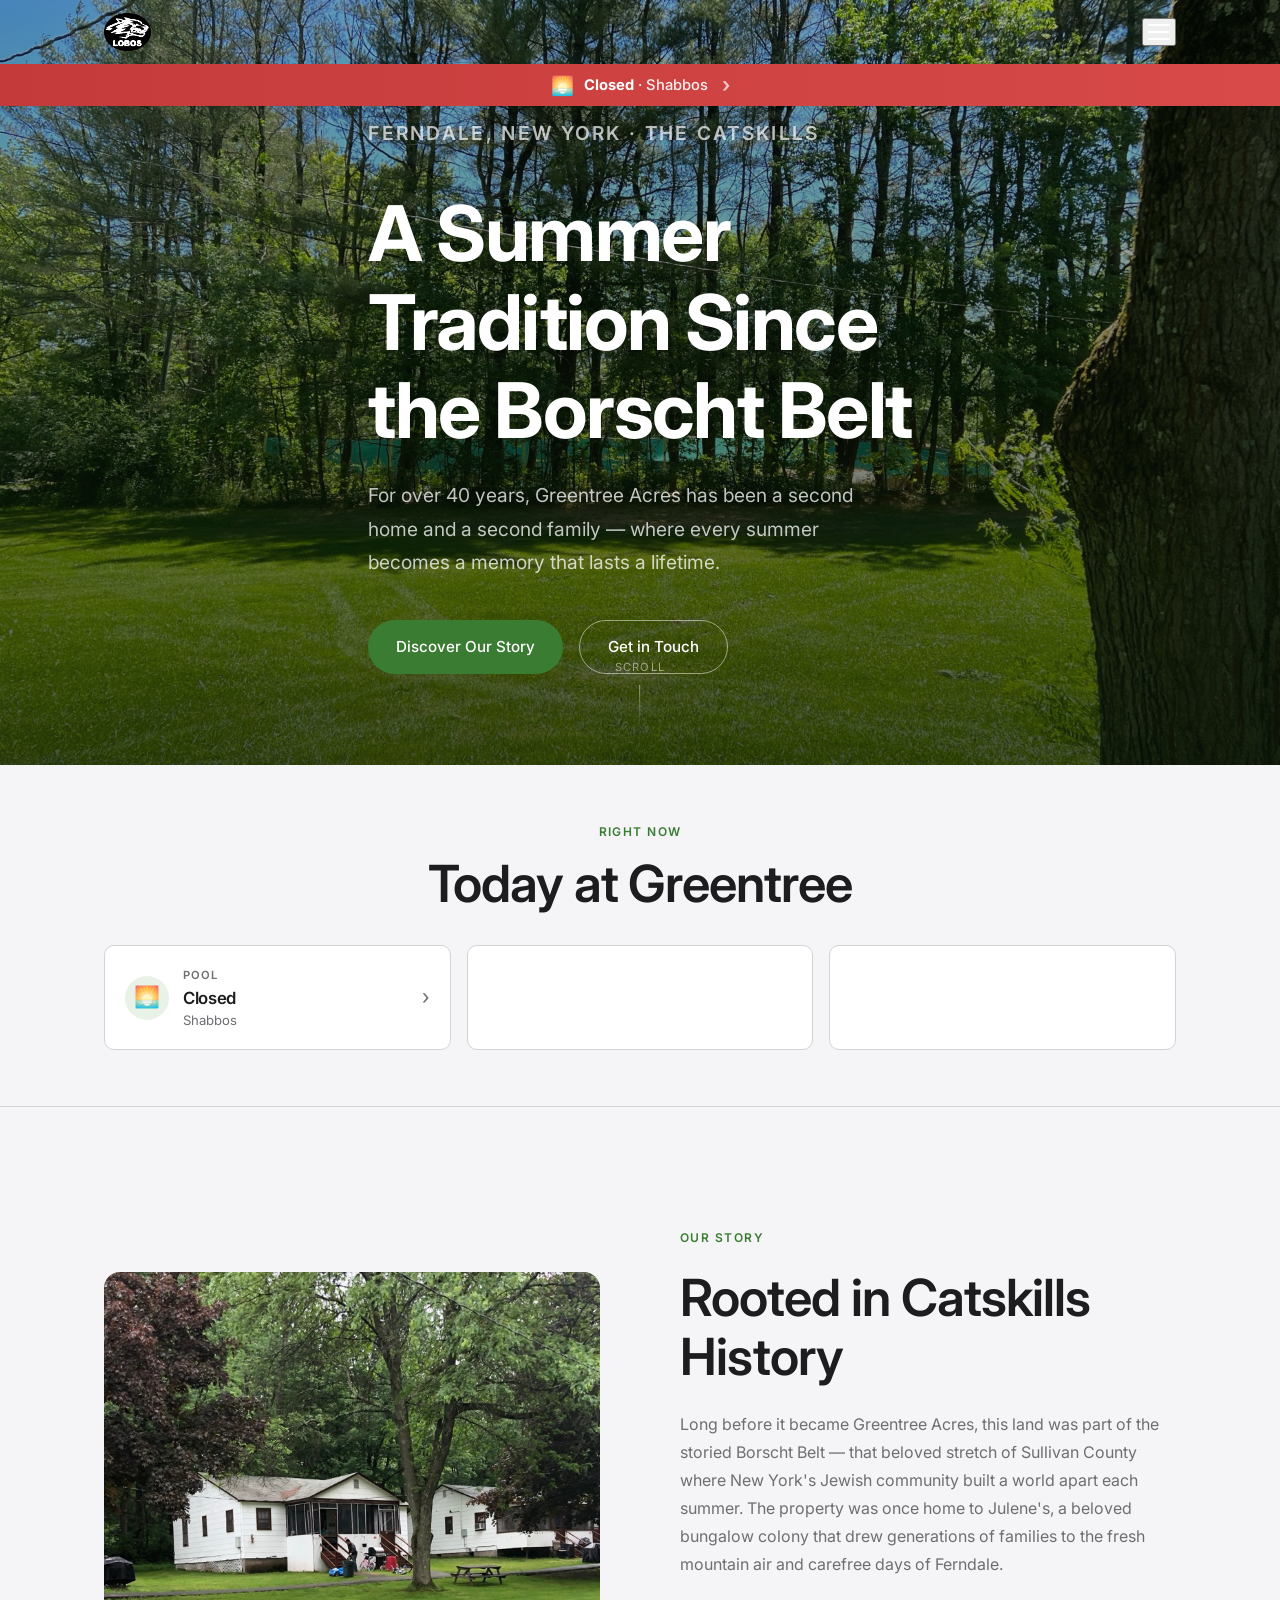
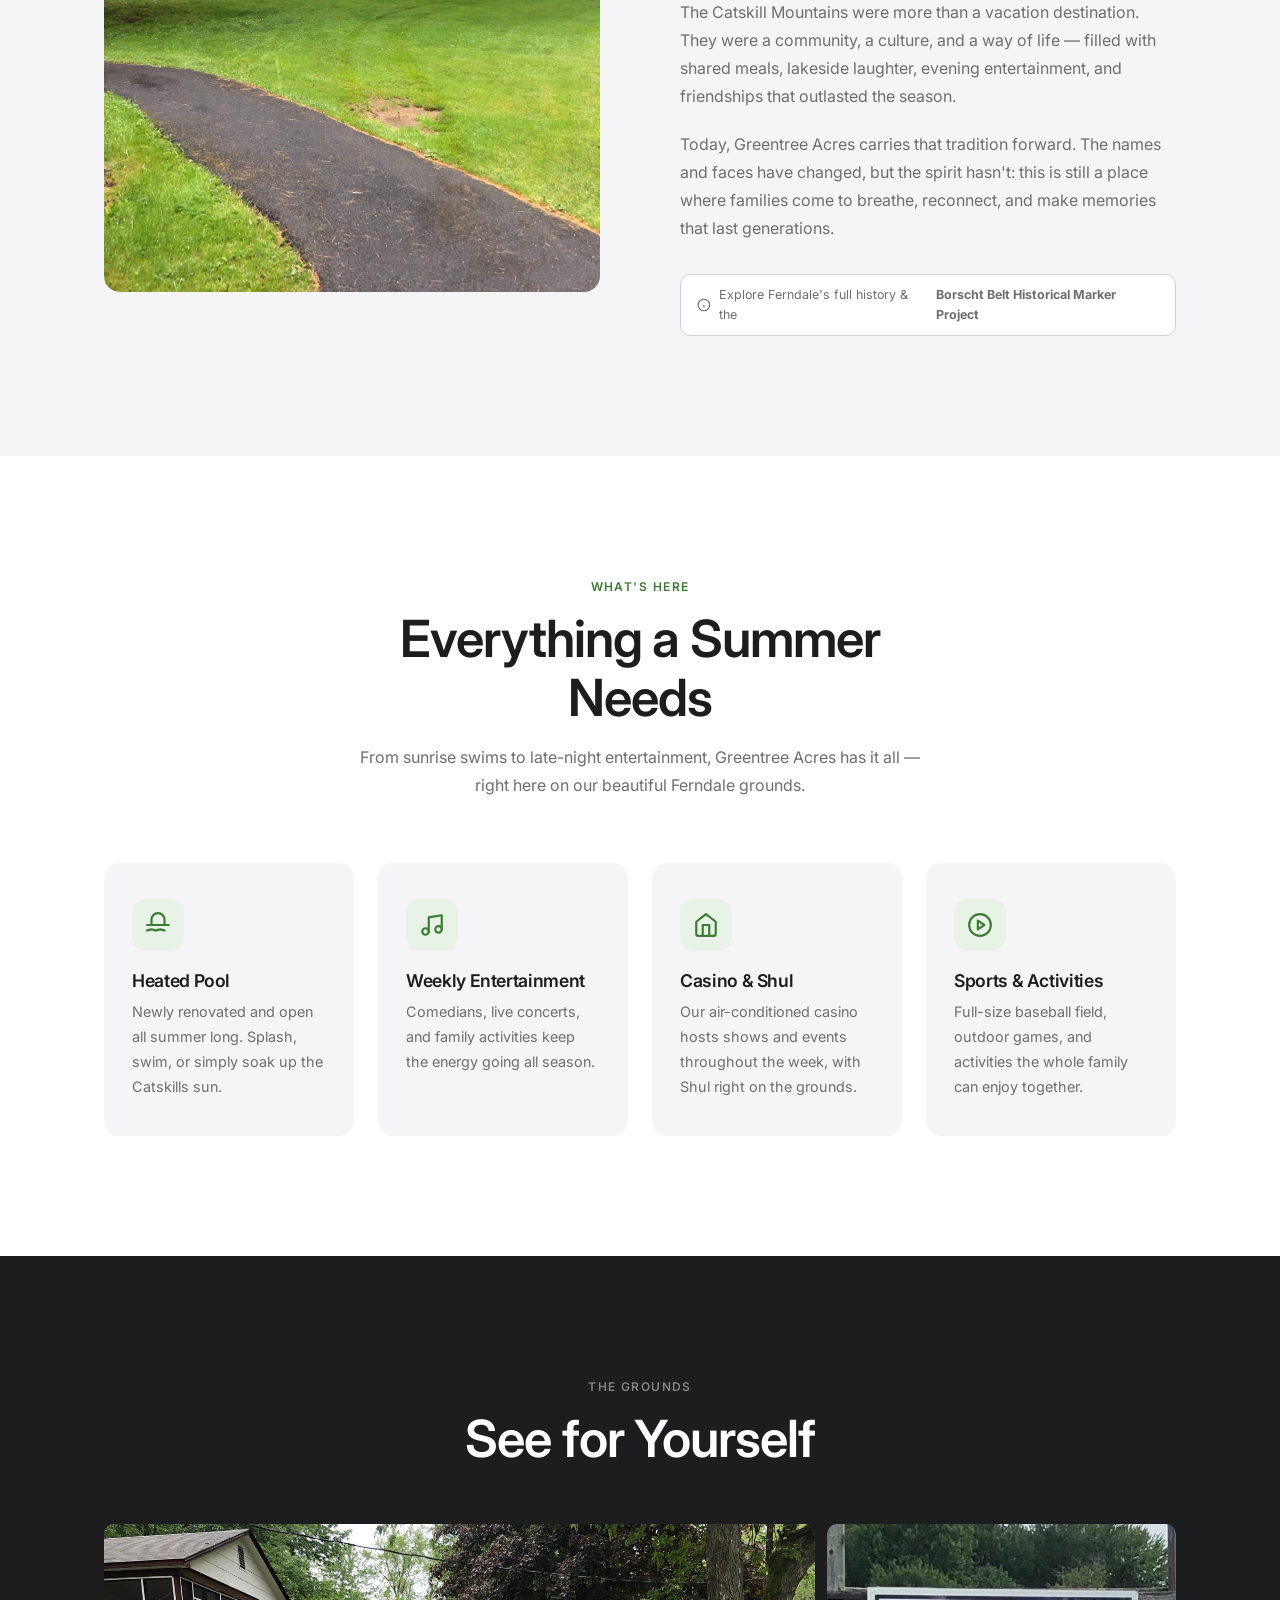
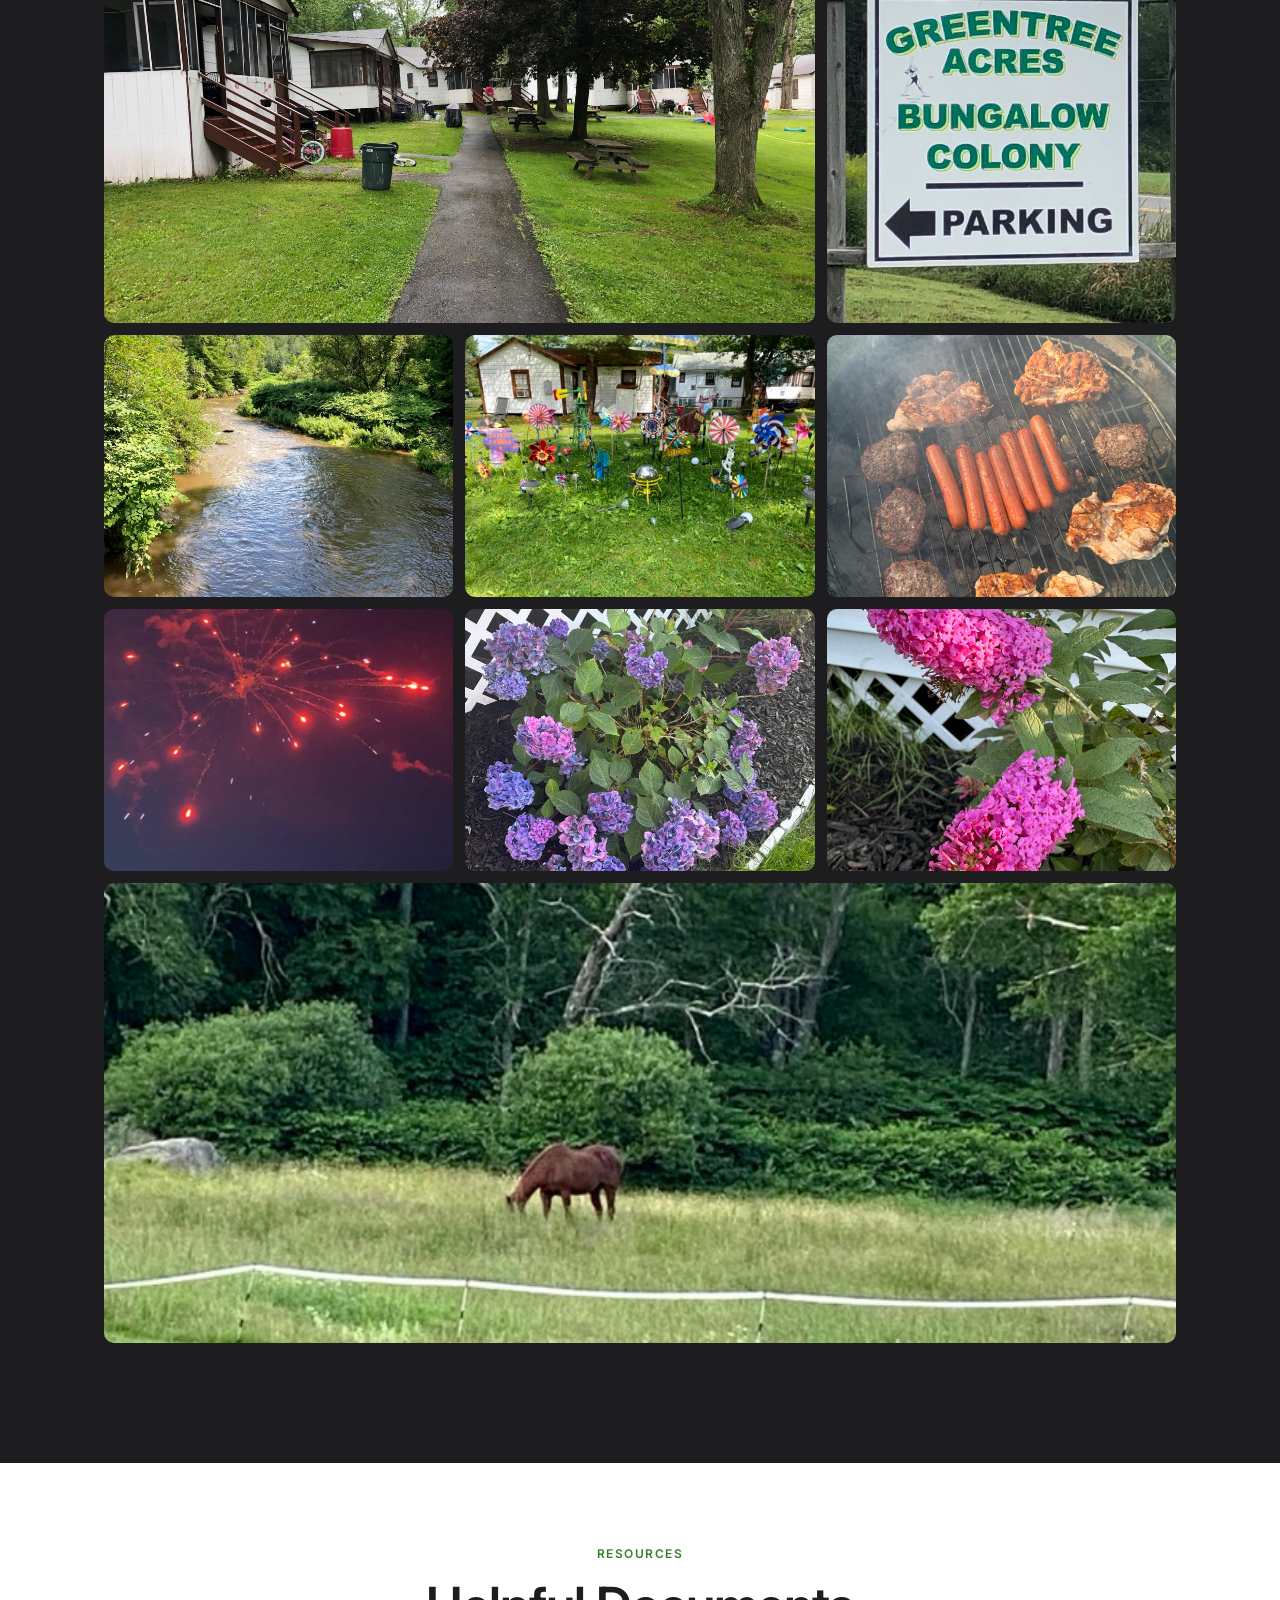
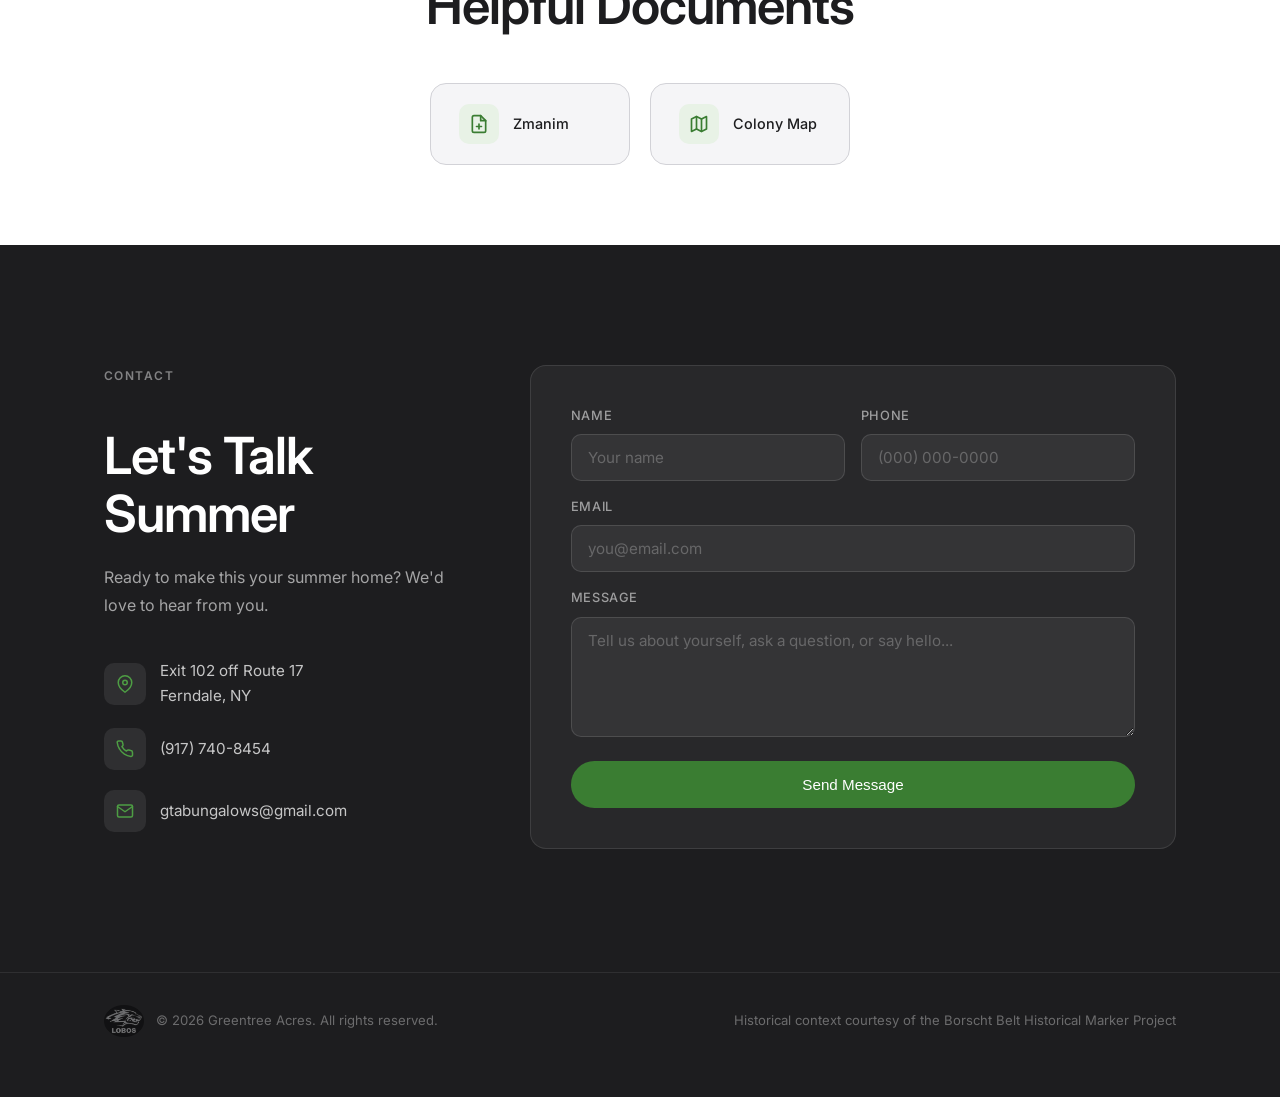
==== index.html @ fc71c97a "Relaunch shop with new Lobos gear lineup, restore Shop nav link Replace the old shop catalog (cap, t" ====
<!DOCTYPE html>
<html lang="en">
<head>
  <meta charset="UTF-8" />
  <meta name="viewport" content="width=device-width, initial-scale=1.0, viewport-fit=cover" />
  <title>Greentree Acres — Ferndale, NY</title>
  <meta name="description" content="Greentree Acres bungalow colony in Ferndale, NY. A Catskills summer tradition for over 40 years — heated pool, entertainment, community, and timeless memories." />

  <!-- Open Graph / social preview (WhatsApp, Facebook, iMessage, etc.) -->
  <meta property="og:type" content="website" />
  <meta property="og:site_name" content="Greentree Acres" />
  <meta property="og:title" content="Greentree Acres — Ferndale, NY" />
  <meta property="og:description" content="Greentree Acres bungalow colony in Ferndale, NY. A Catskills summer tradition for over 40 years — heated pool, entertainment, community, and timeless memories." />
  <meta property="og:url" content="https://greentreebungalows.com/" />
  <meta property="og:image" content="https://greentreebungalows.com/img/hero.jpg" />
  <meta property="og:image:width" content="1920" />
  <meta property="og:image:height" content="1440" />
  <meta name="twitter:card" content="summary_large_image" />
  <meta name="twitter:title" content="Greentree Acres — Ferndale, NY" />
  <meta name="twitter:description" content="Greentree Acres bungalow colony in Ferndale, NY. A Catskills summer tradition for over 40 years — heated pool, entertainment, community, and timeless memories." />
  <meta name="twitter:image" content="https://greentreebungalows.com/img/hero.jpg" />

  <!-- Fonts -->
  <link rel="preconnect" href="https://fonts.googleapis.com" />
  <link rel="preconnect" href="https://fonts.gstatic.com" crossorigin />
  <link href="https://fonts.googleapis.com/css2?family=Inter:wght@300;400;500;600;700&display=swap" rel="stylesheet" />

  <link rel="stylesheet" href="css/styles.css" />

  <link rel="manifest" href="/manifest.webmanifest" />
  <meta name="theme-color" content="#3a7d32" />
  <link rel="apple-touch-icon" href="/img/icons/apple-touch-icon.png" />
  <link rel="icon" type="image/png" href="/img/icons/favicon-32.png" />
  <meta name="apple-mobile-web-app-capable" content="yes" />
  <meta name="apple-mobile-web-app-status-bar-style" content="default" />
  <meta name="apple-mobile-web-app-title" content="Greentree" />
</head>
<body>

  <!-- ══════════════════════════════════════
       NAV
  ══════════════════════════════════════ -->
  <nav id="nav">
    <div class="container nav-inner">
      <a class="nav-logo" href="#hero">
        <img src="img/logo.png" alt="Greentree Acres" class="nav-logo-img" />
        <span class="nav-logo-text">Greentree Acres</span>
      </a>

      <ul class="nav-links">
        <li><a href="#hero">Home</a></li>
        <li><a href="entertainment.html">Entertainment</a></li>
        <li><a href="memories.html">Memories</a></li>
        <li><a href="ferndale.html">Ferndale History</a></li>
        <li><a href="zmanim.html">Zmanim</a></li>
        <li><a href="local.html">Local Info</a></li>
        <li><a href="gazette.html">Gazette</a></li>
        <li><a href="vues.html">Country Vues</a></li>
        <li><a href="shop.html">Shop</a></li>
        <li><a class="nav-cta" href="#contact">Get in Touch</a></li>
      </ul>

      <span id="nav-weather"></span>

      <button class="nav-toggle" id="navToggle" aria-label="Open menu">
        <span></span><span></span><span></span>
      </button>
    </div>
  </nav>

  <!-- ══════════════════════════════════════
       HERO
  ══════════════════════════════════════ -->
  <section id="hero">
    <img class="hero-bg-img" src="img/hero.jpg" alt="" aria-hidden="true" />
    <div class="hero-overlay"></div>

    <div class="container hero-content">
      <p class="eyebrow">Ferndale, New York · The Catskills</p>
      <h1>A Summer<br />Tradition Since<br />the Borscht Belt</h1>
      <p>For over 40 years, Greentree Acres has been a second home and a second family — where every summer becomes a memory that lasts a lifetime.</p>
      <div class="hero-buttons">
        <a href="#history" class="btn btn-primary">Discover Our Story</a>
        <a href="#contact" class="btn btn-outline-white">Get in Touch</a>
      </div>
    </div>

    <div class="hero-scroll">Scroll</div>
  </section>

  <!-- ══════════════════════════════════════
       TODAY AT GREENTREE
  ══════════════════════════════════════ -->
  <section id="today">
    <div class="container">
      <div class="today-header reveal">
        <p class="eyebrow">Right Now</p>
        <h2>Today at Greentree</h2>
      </div>

      <div class="today-grid">
        <button type="button" id="today-pool" class="today-card reveal reveal-delay-1" aria-label="Pool status — tap for full schedule"></button>
        <a href="local.html#weather" id="today-weather" class="today-card reveal reveal-delay-2" aria-label="Weather"></a>
        <a href="zmanim.html" id="today-zmanim" class="today-card reveal reveal-delay-3" aria-label="Today's zmanim"></a>
        <a href="entertainment.html" id="today-entertainment" class="today-card reveal reveal-delay-4" style="display:none;" aria-label="Saturday night entertainment"></a>
        <a href="gazette.html" id="today-gazette" class="today-card reveal reveal-delay-4" style="display:none;" aria-label="Latest Gazette issue"></a>
        <a href="memories.html" id="today-video" class="today-card reveal reveal-delay-4" style="display:none;" aria-label="Latest video"></a>
      </div>
    </div>
  </section>

  <!-- ══════════════════════════════════════
       HISTORY
  ══════════════════════════════════════ -->
  <section class="section" id="history">
    <div class="container">
      <div class="history-grid">

        <div class="history-image reveal">
          <img src="img/history.jpg" alt="Greentree Acres colony grounds" />
        </div>

        <div class="history-text reveal reveal-delay-1">
          <p class="eyebrow">Our Story</p>
          <h2>Rooted in Catskills History</h2>
          <p>Long before it became Greentree Acres, this land was part of the storied Borscht Belt — that beloved stretch of Sullivan County where New York's Jewish community built a world apart each summer. The property was once home to Julene's, a beloved bungalow colony that drew generations of families to the fresh mountain air and carefree days of Ferndale.</p>
          <p>The Catskill Mountains were more than a vacation destination. They were a community, a culture, and a way of life — filled with shared meals, lakeside laughter, evening entertainment, and friendships that outlasted the season.</p>
          <p>Today, Greentree Acres carries that tradition forward. The names and faces have changed, but the spirit hasn't: this is still a place where families come to breathe, reconnect, and make memories that last generations.</p>

          <a
            href="ferndale.html"
            class="history-attribution"
          >
            <svg width="14" height="14" viewBox="0 0 24 24" fill="none" stroke="currentColor" stroke-width="2"><circle cx="12" cy="12" r="10"/><path d="M12 16v-4M12 8h.01"/></svg>
            Explore Ferndale's full history &amp; the <strong>Borscht Belt Historical Marker Project</strong>
          </a>
        </div>

      </div>
    </div>
  </section>


  <!-- ══════════════════════════════════════
       AMENITIES
  ══════════════════════════════════════ -->
  <section class="section" id="amenities">
    <div class="container">
      <div class="amenities-header reveal">
        <p class="eyebrow">What's Here</p>
        <h2>Everything a Summer Needs</h2>
        <p>From sunrise swims to late-night entertainment, Greentree Acres has it all — right here on our beautiful Ferndale grounds.</p>
      </div>

      <div class="amenities-grid">

        <div class="amenity-card reveal reveal-delay-1">
          <div class="amenity-icon">
            <!-- Pool icon -->
            <svg width="26" height="26" viewBox="0 0 24 24" fill="none" stroke="currentColor" stroke-width="2" stroke-linecap="round" stroke-linejoin="round">
              <path d="M2 12h20M2 17c1.5 0 2.5-1 4-1s2.5 1 4 1 2.5-1 4-1 2.5 1 4 1M6 12V7a6 6 0 0 1 12 0v5"/>
            </svg>
          </div>
          <h3>Heated Pool</h3>
          <p>Newly renovated and open all summer long. Splash, swim, or simply soak up the Catskills sun.</p>
        </div>

        <div class="amenity-card reveal reveal-delay-2">
          <div class="amenity-icon">
            <!-- Entertainment icon -->
            <svg width="26" height="26" viewBox="0 0 24 24" fill="none" stroke="currentColor" stroke-width="2" stroke-linecap="round" stroke-linejoin="round">
              <path d="M9 18V5l12-2v13"/>
              <circle cx="6" cy="18" r="3"/>
              <circle cx="18" cy="16" r="3"/>
            </svg>
          </div>
          <h3>Weekly Entertainment</h3>
          <p>Comedians, live concerts, and family activities keep the energy going all season.</p>
        </div>

        <div class="amenity-card reveal reveal-delay-3">
          <div class="amenity-icon">
            <!-- Casino / community icon -->
            <svg width="26" height="26" viewBox="0 0 24 24" fill="none" stroke="currentColor" stroke-width="2" stroke-linecap="round" stroke-linejoin="round">
              <path d="M3 9l9-7 9 7v11a2 2 0 0 1-2 2H5a2 2 0 0 1-2-2z"/>
              <polyline points="9 22 9 12 15 12 15 22"/>
            </svg>
          </div>
          <h3>Casino &amp; Shul</h3>
          <p>Our air-conditioned casino hosts shows and events throughout the week, with Shul right on the grounds.</p>
        </div>

        <div class="amenity-card reveal reveal-delay-4">
          <div class="amenity-icon">
            <!-- Activities icon -->
            <svg width="26" height="26" viewBox="0 0 24 24" fill="none" stroke="currentColor" stroke-width="2" stroke-linecap="round" stroke-linejoin="round">
              <circle cx="12" cy="12" r="10"/>
              <polygon points="10 8 16 12 10 16 10 8"/>
            </svg>
          </div>
          <h3>Sports &amp; Activities</h3>
          <p>Full-size baseball field, outdoor games, and activities the whole family can enjoy together.</p>
        </div>

      </div>
    </div>
  </section>

  <!-- ══════════════════════════════════════
       GALLERY
  ══════════════════════════════════════ -->
  <section id="gallery">
    <div class="container">
      <div class="gallery-header reveal">
        <p class="eyebrow">The Grounds</p>
        <h2>See for Yourself</h2>
      </div>

      <div class="gallery-grid">

        <!-- Row 1: wide colony path + GTA sign -->
        <div class="gallery-item" data-src="img/gallery-1.jpg" data-alt="The grounds at Greentree Acres">
          <img src="img/gallery-1.jpg" alt="The grounds at Greentree Acres" />
          <div class="gallery-item-overlay">
            <svg width="32" height="32" viewBox="0 0 24 24" fill="none" stroke="currentColor" stroke-width="2"><path d="M15 3h6v6M9 21H3v-6M21 3l-7 7M3 21l7-7"/></svg>
          </div>
        </div>

        <div class="gallery-item" data-src="img/gallery-2.jpg" data-alt="Greentree Acres Bungalow Colony">
          <img src="img/gallery-2.jpg" alt="Greentree Acres Bungalow Colony sign" />
          <div class="gallery-item-overlay">
            <svg width="32" height="32" viewBox="0 0 24 24" fill="none" stroke="currentColor" stroke-width="2"><path d="M15 3h6v6M9 21H3v-6M21 3l-7 7M3 21l7-7"/></svg>
          </div>
        </div>

        <!-- Row 2: river + pinwheels + BBQ -->
        <div class="gallery-item" data-src="img/gallery-4.jpg" data-alt="Catskills river near Greentree Acres">
          <img src="img/gallery-4.jpg" alt="Catskills river" />
          <div class="gallery-item-overlay">
            <svg width="32" height="32" viewBox="0 0 24 24" fill="none" stroke="currentColor" stroke-width="2"><path d="M15 3h6v6M9 21H3v-6M21 3l-7 7M3 21l7-7"/></svg>
          </div>
        </div>

        <div class="gallery-item" data-src="img/gallery-5.jpg" data-alt="Greentree Acres garden">
          <img src="img/gallery-5.jpg" alt="Colorful garden at Greentree Acres" />
          <div class="gallery-item-overlay">
            <svg width="32" height="32" viewBox="0 0 24 24" fill="none" stroke="currentColor" stroke-width="2"><path d="M15 3h6v6M9 21H3v-6M21 3l-7 7M3 21l7-7"/></svg>
          </div>
        </div>

        <div class="gallery-item" data-src="img/gallery-6.jpg" data-alt="Summer BBQ at Greentree Acres">
          <img src="img/gallery-6.jpg" alt="Summer BBQ at Greentree Acres" />
          <div class="gallery-item-overlay">
            <svg width="32" height="32" viewBox="0 0 24 24" fill="none" stroke="currentColor" stroke-width="2"><path d="M15 3h6v6M9 21H3v-6M21 3l-7 7M3 21l7-7"/></svg>
          </div>
        </div>

        <!-- Row 3: fireworks + hydrangeas + butterfly bush -->
        <div class="gallery-item" data-src="img/gallery-7.jpg" data-alt="Fireworks at Greentree Acres">
          <img src="img/gallery-7.jpg" alt="Fireworks at Greentree Acres" />
          <div class="gallery-item-overlay">
            <svg width="32" height="32" viewBox="0 0 24 24" fill="none" stroke="currentColor" stroke-width="2"><path d="M15 3h6v6M9 21H3v-6M21 3l-7 7M3 21l7-7"/></svg>
          </div>
        </div>

        <div class="gallery-item" data-src="img/gallery-8.jpg" data-alt="Garden flowers at Greentree Acres">
          <img src="img/gallery-8.jpg" alt="Hydrangeas in the Greentree Acres gardens" />
          <div class="gallery-item-overlay">
            <svg width="32" height="32" viewBox="0 0 24 24" fill="none" stroke="currentColor" stroke-width="2"><path d="M15 3h6v6M9 21H3v-6M21 3l-7 7M3 21l7-7"/></svg>
          </div>
        </div>

        <div class="gallery-item" data-src="img/gallery-9.jpg" data-alt="Summer blooms at Greentree Acres">
          <img src="img/gallery-9.jpg" alt="Butterfly bush in the Greentree Acres gardens" />
          <div class="gallery-item-overlay">
            <svg width="32" height="32" viewBox="0 0 24 24" fill="none" stroke="currentColor" stroke-width="2"><path d="M15 3h6v6M9 21H3v-6M21 3l-7 7M3 21l7-7"/></svg>
          </div>
        </div>

        <!-- Row 4: horse grazing — full width closing shot -->
        <div class="gallery-item gallery-item--wide" data-src="img/gallery-3.jpg" data-alt="Horse grazing in the Catskills fields">
          <img src="img/gallery-3.jpg" alt="Horse grazing in the Catskills fields" />
          <div class="gallery-item-overlay">
            <svg width="32" height="32" viewBox="0 0 24 24" fill="none" stroke="currentColor" stroke-width="2"><path d="M15 3h6v6M9 21H3v-6M21 3l-7 7M3 21l7-7"/></svg>
          </div>
        </div>

      </div>
    </div>
  </section>

  <!-- Lightbox -->
  <div id="lightbox" role="dialog" aria-modal="true" aria-label="Photo viewer">
    <button id="lightbox-close" aria-label="Close">✕</button>
    <button id="lightbox-prev" aria-label="Previous photo">&#8592;</button>
    <img id="lightboxImg" src="" alt="" />
    <button id="lightbox-next" aria-label="Next photo">&#8594;</button>
  </div>


  <!-- ══════════════════════════════════════
       DOWNLOADS
  ══════════════════════════════════════ -->
  <section class="section--sm" id="downloads">
    <div class="container">
      <div class="downloads-header reveal">
        <p class="eyebrow">Resources</p>
        <h2>Helpful Documents</h2>
      </div>

      <div class="downloads-grid">

        <a class="download-card reveal reveal-delay-1" href="pdf/GTA%20Summer%20Zmanim%202026.pdf" target="_blank" download>
          <div class="download-icon">
            <svg width="20" height="20" viewBox="0 0 24 24" fill="none" stroke="currentColor" stroke-width="2" stroke-linecap="round" stroke-linejoin="round">
              <path d="M14 2H6a2 2 0 0 0-2 2v16a2 2 0 0 0 2 2h12a2 2 0 0 0 2-2V8z"/>
              <polyline points="14 2 14 8 20 8"/>
              <line x1="12" y1="18" x2="12" y2="12"/>
              <line x1="9" y1="15" x2="15" y2="15"/>
            </svg>
          </div>
          Zmanim
        </a>

        <a class="download-card reveal reveal-delay-2" href="pdf/Colony Map.pdf" target="_blank" download>
          <div class="download-icon">
            <svg width="20" height="20" viewBox="0 0 24 24" fill="none" stroke="currentColor" stroke-width="2" stroke-linecap="round" stroke-linejoin="round">
              <polygon points="3 6 9 3 15 6 21 3 21 18 15 21 9 18 3 21"/>
              <line x1="9" y1="3" x2="9" y2="18"/>
              <line x1="15" y1="6" x2="15" y2="21"/>
            </svg>
          </div>
          Colony Map
        </a>

      </div>
    </div>
  </section>

  <!-- ══════════════════════════════════════
       CONTACT
  ══════════════════════════════════════ -->
  <section class="section" id="contact">
    <div class="container">
      <div class="contact-grid">

        <div class="contact-info reveal">
          <p class="eyebrow">Contact</p>
          <h2>Let's Talk Summer</h2>
          <p>Ready to make this your summer home? We'd love to hear from you.</p>

          <div class="contact-detail">
            <div class="contact-detail-icon">
              <svg width="18" height="18" viewBox="0 0 24 24" fill="none" stroke="currentColor" stroke-width="2" stroke-linecap="round" stroke-linejoin="round">
                <path d="M21 10c0 7-9 13-9 13s-9-6-9-13a9 9 0 0 1 18 0z"/>
                <circle cx="12" cy="10" r="3"/>
              </svg>
            </div>
            <div>Exit 102 off Route 17<br />Ferndale, NY</div>
          </div>

          <div class="contact-detail">
            <div class="contact-detail-icon">
              <svg width="18" height="18" viewBox="0 0 24 24" fill="none" stroke="currentColor" stroke-width="2" stroke-linecap="round" stroke-linejoin="round">
                <path d="M22 16.92v3a2 2 0 0 1-2.18 2 19.79 19.79 0 0 1-8.63-3.07A19.5 19.5 0 0 1 4.69 12a19.79 19.79 0 0 1-3.07-8.67A2 2 0 0 1 3.6 1.18h3a2 2 0 0 1 2 1.72c.13.96.37 1.9.72 2.81a2 2 0 0 1-.45 2.11L7.91 8.77a16 16 0 0 0 6 6l.95-.95a2 2 0 0 1 2.11-.45c.91.35 1.85.59 2.81.72A2 2 0 0 1 21.73 16z"/>
              </svg>
            </div>
            <a href="tel:9177408454">(917) 740-8454</a>
          </div>

          <div class="contact-detail">
            <div class="contact-detail-icon">
              <svg width="18" height="18" viewBox="0 0 24 24" fill="none" stroke="currentColor" stroke-width="2" stroke-linecap="round" stroke-linejoin="round">
                <path d="M4 4h16c1.1 0 2 .9 2 2v12c0 1.1-.9 2-2 2H4c-1.1 0-2-.9-2-2V6c0-1.1.9-2 2-2z"/>
                <polyline points="22,6 12,13 2,6"/>
              </svg>
            </div>
            <a href="mailto:gtabungalows@gmail.com">gtabungalows@gmail.com</a>
          </div>
        </div>

        <div class="contact-form-wrapper reveal reveal-delay-1">
          <form id="contact-form" action="https://api.web3forms.com/submit" method="POST">
            <input type="hidden" name="access_key" value="69aabe46-d8a2-4e24-95c5-71f98aa46221" />
            <input type="hidden" name="subject" value="New message from greentreebungalows.com" />
            <input type="hidden" name="redirect" value="false" />
            <div class="form-row">
              <div class="form-group">
                <label for="name">Name</label>
                <input type="text" id="name" name="name" placeholder="Your name" required />
              </div>
              <div class="form-group">
                <label for="phone">Phone</label>
                <input type="tel" id="phone" name="phone" placeholder="(000) 000-0000" required />
              </div>
            </div>
            <div class="form-group">
              <label for="email">Email</label>
              <input type="email" id="email" name="emailaddress" placeholder="you@email.com" required />
            </div>
            <div class="form-group">
              <label for="message">Message</label>
              <textarea id="message" name="message" placeholder="Tell us about yourself, ask a question, or say hello..." required></textarea>
            </div>
            <button type="submit" class="btn-submit">Send Message</button>
          </form>
        </div>

      </div>
    </div>
  </section>

  <!-- ══════════════════════════════════════
       FOOTER
  ══════════════════════════════════════ -->
  <footer>
    <div class="container footer-inner">
      <div class="footer-brand">
        <img src="img/logo.png" alt="Greentree Acres" class="footer-logo" />
        <p>&copy; 2026 Greentree Acres. All rights reserved.</p>
      </div>
      <p>
        Historical context courtesy of the
        <a href="https://borschtbelthistoricalmarkerproject.org/ferndale" target="_blank" rel="noopener noreferrer">
          Borscht Belt Historical Marker Project
        </a>
      </p>
    </div>
  </footer>


  <script>
    function escToday(s) {
      return String(s).replace(/&/g, '&amp;').replace(/</g, '&lt;').replace(/>/g, '&gt;');
    }

    fetch('/gazette-data').then(r => r.json()).then(d => {
      const latest = (d.issues || [])[0];
      if (!latest) return;
      let dateLabel = '';
      if (latest.issueDate) {
        const date = new Date(latest.issueDate + 'T12:00:00');
        dateLabel = date.toLocaleDateString('en-US', { month: 'long', day: 'numeric', year: 'numeric' });
      }
      const el = document.getElementById('today-gazette');
      el.innerHTML =
        '<span class="today-card-icon-badge"><span class="today-card-icon">📰</span></span>' +
        '<div class="today-card-body">' +
          '<p class="today-card-eyebrow">Gazette</p>' +
          '<h3>' + escToday(latest.title || 'GTA Gazette') + '</h3>' +
          (dateLabel ? '<p class="today-card-detail">' + escToday(dateLabel) + '</p>' : '') +
        '</div>' +
        '<span class="today-card-arrow">›</span>';
      el.style.display = '';
    }).catch(() => {});

    fetch('/entertainment-data').then(r => r.json()).then(d => {
      const lineup = (d.lineup || []).slice().sort((a, b) => a.date.localeCompare(b.date));
      const todayStr = new Intl.DateTimeFormat('en-CA', { timeZone: 'America/New_York' }).format(new Date());
      const upcoming = lineup.find(e => e.date >= todayStr);
      if (!upcoming || upcoming.noEntertainment) return;
      const isTonight = upcoming.date === todayStr;
      const dateLabel = new Date(upcoming.date + 'T12:00:00').toLocaleDateString('en-US', { weekday: 'long', month: 'short', day: 'numeric' });
      const el = document.getElementById('today-entertainment');
      el.innerHTML =
        '<span class="today-card-icon-badge"><span class="today-card-icon">' + (upcoming.emoji || '🎭') + '</span></span>' +
        '<div class="today-card-body">' +
          '<p class="today-card-eyebrow">' + (isTonight ? 'Entertainment Tonight' : 'Entertainment') + '</p>' +
          '<h3>' + escToday(upcoming.title) + '</h3>' +
          '<p class="today-card-detail">' + escToday(dateLabel) + (upcoming.time ? ' · ' + escToday(upcoming.time) : '') + '</p>' +
        '</div>' +
        '<span class="today-card-arrow">›</span>';
      el.style.display = '';
    }).catch(() => {});

    fetch('/youtube-videos').then(r => r.json()).then(d => {
      const latest = (d.videos || [])[0];
      if (!latest) return;
      const el = document.getElementById('today-video');
      el.innerHTML =
        '<span class="today-card-icon-badge"><span class="today-card-icon">▶️</span></span>' +
        '<div class="today-card-body">' +
          '<p class="today-card-eyebrow">New Video</p>' +
          '<h3>' + escToday(latest.title || 'Watch now') + '</h3>' +
        '</div>' +
        '<span class="today-card-arrow">›</span>';
      el.style.display = '';
    }).catch(() => {});

    // Contact form submit tracking — mirror to our admin
    (function () {
      var form = document.getElementById('contact-form');
      if (!form) return;
      form.addEventListener('submit', function () {
        try {
          var fd = new FormData(form);
          if (navigator.sendBeacon) {
            navigator.sendBeacon('/track/contact-submit', fd);
          } else {
            fetch('/track/contact-submit', { method: 'POST', body: fd, keepalive: true }).catch(function () {});
          }
        } catch (e) {}
      });
    })();

    // Contact form view tracking (one beacon per tab session)
    (function () {
      try {
        if (sessionStorage.getItem('gta-cv-sent')) return;
        var target = document.getElementById('contact');
        if (!target || !('IntersectionObserver' in window)) return;
        var io = new IntersectionObserver(function (entries) {
          for (var i = 0; i < entries.length; i++) {
            if (entries[i].isIntersecting) {
              sessionStorage.setItem('gta-cv-sent', '1');
              fetch('/track/contact-view', { method: 'POST', keepalive: true }).catch(function () {});
              io.disconnect();
              return;
            }
          }
        }, { threshold: 0.3 });
        io.observe(target);
      } catch (e) {}
    })();
  </script>
  <script src="js/main.js"></script>
  <script src="js/weather.js" defer></script>
  <script src="js/pool.js" defer></script>
  <script src="js/zmanim-widget.js" defer></script>
</body>
</html>
---- css/styles.css ----
/* =========================================
   Greentree Acres — styles.css
   ========================================= */

:root {
  --color-bg: #ffffff;
  --color-surface: #f5f5f7;
  --color-dark: #1d1d1f;
  --color-text: #1d1d1f;
  --color-secondary: #6e6e73;
  --color-border: #d2d2d7;
  --color-green: #3a7d32;
  --color-green-light: #4e9e44;
  --color-green-muted: #e8f2e6;
  --font: -apple-system, BlinkMacSystemFont, 'Inter', 'Helvetica Neue', Arial, sans-serif;
  --radius: 16px;
  --radius-sm: 10px;
  --shadow: 0 4px 24px rgba(0,0,0,0.08);
  --shadow-lg: 0 12px 48px rgba(0,0,0,0.14);
  --nav-height: 64px;
  --transition: 0.35s cubic-bezier(0.4, 0, 0.2, 1);
}

*, *::before, *::after { box-sizing: border-box; margin: 0; padding: 0; }

html { scroll-behavior: smooth; -webkit-font-smoothing: antialiased; }

body {
  font-family: var(--font);
  color: var(--color-text);
  background: var(--color-bg);
  line-height: 1.6;
  overflow-x: hidden;
}

img { display: block; max-width: 100%; }
a { color: inherit; text-decoration: none; }

/* ── Hero image (replaces CSS background-image for iOS Safari reliability) ── */
.hero-bg-img {
  position: absolute;
  inset: 0;
  width: 100%;
  height: 100%;
  object-fit: cover;
  object-position: center;
  z-index: 0;
}

/* ── Typography ── */
.eyebrow {
  font-size: 0.75rem;
  font-weight: 600;
  letter-spacing: 0.12em;
  text-transform: uppercase;
  color: var(--color-green);
  margin-bottom: 0.75rem;
}

h1, h2, h3 { line-height: 1.15; font-weight: 600; letter-spacing: -0.02em; }
h1 { font-size: clamp(2.8rem, 6vw, 5.5rem); font-weight: 700; }
h2 { font-size: clamp(2rem, 4vw, 3.2rem); }
h3 { font-size: 1.25rem; font-weight: 600; }

p { color: var(--color-secondary); line-height: 1.75; }

/* ── Layout ── */
.container { max-width: 1120px; margin: 0 auto; padding: 0 24px; }
.section { padding: 120px 0; }
.section--sm { padding: 80px 0; }

/* ── Scroll animations ── */
.reveal {
  opacity: 0;
  transform: translateY(28px);
  transition: opacity 0.7s ease, transform 0.7s ease;
}
.reveal.visible {
  opacity: 1;
  transform: translateY(0);
}
.reveal-delay-1 { transition-delay: 0.1s; }
.reveal-delay-2 { transition-delay: 0.2s; }
.reveal-delay-3 { transition-delay: 0.3s; }
.reveal-delay-4 { transition-delay: 0.4s; }

/* =========================================
   NAV
   ========================================= */
#nav {
  position: fixed;
  top: 0; left: 0; right: 0;
  z-index: 100;
  height: var(--nav-height);
  display: flex;
  align-items: center;
  transition: background var(--transition), backdrop-filter var(--transition), box-shadow var(--transition);
}

#nav.scrolled {
  background: rgba(255,255,255,0.82);
  backdrop-filter: saturate(180%) blur(20px);
  -webkit-backdrop-filter: saturate(180%) blur(20px);
  box-shadow: 0 1px 0 rgba(0,0,0,0.08);
}

.nav-inner {
  display: flex;
  align-items: center;
  justify-content: space-between;
  width: 100%;
}

.nav-logo {
  display: flex;
  align-items: center;
  gap: 10px;
  font-size: 1.05rem;
  font-weight: 700;
  letter-spacing: -0.01em;
  color: white;
  transition: color var(--transition);
  flex-shrink: 0;
  white-space: nowrap;
}

.nav-logo-img {
  display: block;
  height: 38px;
  max-height: 38px;
  width: auto;
  flex-shrink: 0;
  filter: invert(1) brightness(2);
  transition: filter var(--transition);
}

.nav-logo-text {
  font-size: 1rem;
  font-weight: 700;
  white-space: nowrap;
}

@media (max-width: 1280px) {
  .nav-logo-text { display: none; }
}

#nav.scrolled .nav-logo { color: var(--color-dark); }
#nav.scrolled .nav-logo-img { filter: none; }

.nav-links {
  display: none;
  list-style: none;
}

.nav-links a {
  font-size: 0.875rem;
  font-weight: 500;
  color: rgba(255,255,255,0.85);
  transition: color var(--transition);
  white-space: nowrap;
}

.nav-links a:hover { color: white; }

#nav.scrolled .nav-links a { color: var(--color-secondary); }
#nav.scrolled .nav-links a:hover { color: var(--color-dark); }

.nav-cta {
  font-size: 0.875rem;
  font-weight: 500;
  padding: 8px 20px;
  background: white;
  color: var(--color-green) !important;
  border-radius: 100px;
  white-space: nowrap;
  transition: background var(--transition), color var(--transition), opacity var(--transition) !important;
}

.nav-cta:hover { opacity: 0.85; }

#nav.scrolled .nav-cta {
  background: var(--color-green);
  color: white !important;
}

/* Nav toggle — hamburger, always on (mobile and desktop alike) */
.nav-toggle {
  display: flex;
  flex-direction: column;
  gap: 5px;
  cursor: pointer;
  padding: 4px;
}
.nav-toggle span {
  display: block;
  width: 22px;
  height: 2px;
  background: white;
  border-radius: 2px;
  transition: background var(--transition);
}
#nav.scrolled .nav-toggle span { background: var(--color-dark); }

/* =========================================
   HERO
   ========================================= */
#hero {
  min-height: 85vh;
  display: flex;
  align-items: center;
  position: relative;
  overflow: hidden;
  background: #1a2e18;
}
@media (max-width: 700px) {
  #hero { min-height: 48vh; }
}

.hero-overlay {
  position: absolute;
  inset: 0;
  z-index: 1;
  background: linear-gradient(
    to bottom,
    rgba(10, 22, 8, 0.28) 0%,
    rgba(10, 22, 8, 0.52) 60%,
    rgba(10, 22, 8, 0.72) 100%
  );
}

.hero-placeholder {
  position: absolute;
  inset: 0;
  background: linear-gradient(135deg, #1a3a16 0%, #2d5a27 40%, #1a3a16 100%);
  display: flex;
  align-items: center;
  justify-content: center;
  font-size: 0.8rem;
  color: rgba(255,255,255,0.25);
  letter-spacing: 0.1em;
  text-transform: uppercase;
}

.hero-content {
  position: relative;
  z-index: 2;
  padding-top: calc(var(--nav-height) + 42px + env(safe-area-inset-top));
  padding-bottom: 80px;
  max-width: 760px;
}
@media (max-width: 700px) {
  .hero-content {
    padding-top: calc(var(--nav-height) + 38px + env(safe-area-inset-top));
    padding-bottom: 28px;
  }
}

.hero-content .eyebrow { color: rgba(255,255,255,0.7); }

.hero-content h1 {
  color: white;
  margin-bottom: 1.5rem;
}
@media (max-width: 700px) {
  .hero-content h1 { font-size: 2.1rem; line-height: 1.18; margin-bottom: 0.85rem; }
}

.hero-content p {
  font-size: 1.2rem;
  color: rgba(255,255,255,0.75);
  max-width: 520px;
  margin-bottom: 2.5rem;
}
@media (max-width: 700px) {
  .hero-content p { font-size: 0.95rem; margin-bottom: 1.4rem; }
}

.btn {
  display: inline-flex;
  align-items: center;
  gap: 0.5rem;
  padding: 14px 28px;
  border-radius: 100px;
  font-size: 0.95rem;
  font-weight: 500;
  cursor: pointer;
  border: none;
  transition: all var(--transition);
}

.btn-primary {
  background: var(--color-green);
  color: white;
}
.btn-primary:hover { background: var(--color-green-light); transform: translateY(-1px); box-shadow: 0 8px 24px rgba(58, 125, 50, 0.4); }

.btn-outline-white {
  background: transparent;
  color: white;
  border: 1.5px solid rgba(255,255,255,0.5);
}
.btn-outline-white:hover { background: rgba(255,255,255,0.12); border-color: white; }

.hero-buttons { display: flex; gap: 1rem; flex-wrap: wrap; }
@media (max-width: 700px) {
  .hero-buttons { gap: 0.6rem; }
  .hero-buttons .btn { padding: 11px 20px; font-size: 0.88rem; }
}

/* ── Hero event badge ── */
.hero-event-badge {
  position: absolute;
  top: calc(var(--nav-height) + 20px);
  right: 32px;
  z-index: 3;
  display: flex;
  align-items: center;
  gap: 12px;
  padding: 14px 18px;
  background: rgba(255,255,255,0.1);
  backdrop-filter: blur(16px);
  -webkit-backdrop-filter: blur(16px);
  border: 1px solid rgba(255,255,255,0.2);
  border-radius: var(--radius);
  color: white;
  transition: background var(--transition), transform var(--transition);
  max-width: 260px;
}

.hero-event-badge:hover {
  background: rgba(255,255,255,0.17);
  transform: translateY(-2px);
}

.hero-event-badge-pulse {
  width: 8px;
  height: 8px;
  border-radius: 50%;
  background: var(--color-green-light);
  flex-shrink: 0;
  box-shadow: 0 0 0 0 rgba(78,158,68,0.6);
  animation: pulse 2s ease-in-out infinite;
}

@keyframes pulse {
  0%, 100% { box-shadow: 0 0 0 0 rgba(78,158,68,0.6); }
  50% { box-shadow: 0 0 0 6px rgba(78,158,68,0); }
}

.hero-event-badge-body {
  display: flex;
  flex-direction: column;
  gap: 2px;
}

.hero-event-badge-date {
  font-size: 0.68rem;
  font-weight: 600;
  letter-spacing: 0.1em;
  text-transform: uppercase;
  color: var(--color-green-light);
}

.hero-event-badge-title {
  font-size: 0.88rem;
  font-weight: 600;
  color: white;
  line-height: 1.3;
}

.hero-event-badge svg { flex-shrink: 0; opacity: 0.6; }

@media (max-width: 680px) {
  .hero-event-badge {
    top: auto;
    bottom: 56px;
    right: 16px;
    left: 16px;
    max-width: none;
    border-radius: var(--radius-sm);
  }
}

.hero-scroll {
  position: absolute;
  bottom: 2.5rem;
  left: 50%;
  transform: translateX(-50%);
  z-index: 2;
  display: flex;
  flex-direction: column;
  align-items: center;
  gap: 8px;
  color: rgba(255,255,255,0.5);
  font-size: 0.7rem;
  letter-spacing: 0.1em;
  text-transform: uppercase;
  animation: bounceY 2.4s ease-in-out infinite;
}

.hero-scroll::after {
  content: '';
  display: block;
  width: 1px;
  height: 40px;
  background: linear-gradient(to bottom, rgba(255,255,255,0.5), transparent);
}

@keyframes bounceY {
  0%, 100% { transform: translateX(-50%) translateY(0); }
  50% { transform: translateX(-50%) translateY(6px); }
}

/* =========================================
   HISTORY
   ========================================= */
#history {
  background: var(--color-surface);
}

.history-grid {
  display: grid;
  grid-template-columns: 1fr 1fr;
  gap: 80px;
  align-items: center;
}

.history-image {
  border-radius: var(--radius);
  overflow: hidden;
  aspect-ratio: 4/5;
  background: var(--color-border);
  position: relative;
}

.history-image img {
  width: 100%;
  height: 100%;
  object-fit: cover;
}

.img-placeholder {
  width: 100%;
  height: 100%;
  display: flex;
  flex-direction: column;
  align-items: center;
  justify-content: center;
  gap: 12px;
  background: linear-gradient(135deg, #c8dfc4 0%, #a8c9a2 100%);
  color: rgba(58, 125, 50, 0.5);
  font-size: 0.75rem;
  letter-spacing: 0.08em;
  text-transform: uppercase;
  text-align: center;
  padding: 20px;
}

.img-placeholder svg { opacity: 0.4; }

.history-text h2 { margin-bottom: 1.5rem; }

.history-text p { margin-bottom: 1.25rem; }

.history-text p:last-of-type { margin-bottom: 2rem; }

.history-attribution {
  display: inline-flex;
  align-items: center;
  gap: 8px;
  font-size: 0.78rem;
  color: var(--color-secondary);
  padding: 10px 16px;
  background: white;
  border-radius: var(--radius-sm);
  border: 1px solid var(--color-border);
}

.history-attribution a {
  color: var(--color-green);
  font-weight: 500;
}

.history-attribution a:hover { text-decoration: underline; }

/* =========================================
   AMENITIES
   ========================================= */
#amenities {
  background: var(--color-bg);
}

.amenities-header {
  text-align: center;
  max-width: 560px;
  margin: 0 auto 64px;
}

.amenities-header h2 { margin-bottom: 1rem; }

.amenities-grid {
  display: grid;
  grid-template-columns: repeat(4, 1fr);
  gap: 24px;
}

.amenity-card {
  background: var(--color-surface);
  border-radius: var(--radius);
  padding: 36px 28px;
  transition: transform var(--transition), box-shadow var(--transition);
}

.amenity-card:hover {
  transform: translateY(-4px);
  box-shadow: var(--shadow-lg);
}

.amenity-icon {
  width: 52px;
  height: 52px;
  background: var(--color-green-muted);
  border-radius: 14px;
  display: flex;
  align-items: center;
  justify-content: center;
  margin-bottom: 1.25rem;
  color: var(--color-green);
}

.amenity-card h3 { margin-bottom: 0.5rem; font-size: 1.1rem; }
.amenity-card p { font-size: 0.9rem; }

/* =========================================
   TODAY AT GREENTREE (live status hub)
   ========================================= */
#today {
  padding: 56px 0;
  background: var(--color-surface);
  border-bottom: 1px solid var(--color-border);
}

.today-header {
  text-align: center;
  margin-bottom: 32px;
}

.today-grid {
  display: grid;
  grid-template-columns: repeat(3, 1fr);
  gap: 16px;
}
@media (max-width: 900px) {
  .today-grid { grid-template-columns: repeat(2, 1fr); }
}

.today-card {
  appearance: none;
  display: flex;
  align-items: center;
  gap: 14px;
  background: white;
  border: 1px solid var(--color-border);
  border-radius: var(--radius-sm);
  padding: 20px;
  text-align: left;
  cursor: pointer;
  font: inherit;
  color: inherit;
  transition: border-color var(--transition), box-shadow var(--transition), transform var(--transition);
}

.today-card:hover {
  border-color: var(--color-green);
  box-shadow: 0 8px 28px rgba(58, 125, 50, 0.12);
  transform: translateY(-2px);
  color: inherit;
}

.today-card-icon-badge {
  width: 44px;
  height: 44px;
  border-radius: 50%;
  background: var(--color-green-muted);
  display: flex;
  align-items: center;
  justify-content: center;
  flex-shrink: 0;
}
.today-card-icon { font-size: 1.3rem; line-height: 1; }
.today-card-body { min-width: 0; flex: 1; }

.today-card-arrow {
  font-size: 1.3rem;
  line-height: 1;
  color: var(--color-secondary);
  flex-shrink: 0;
  margin-left: auto;
  transition: transform var(--transition);
}
.today-card:hover .today-card-arrow { transform: translateX(3px); color: var(--color-green); }

.today-card-eyebrow {
  font-size: 0.7rem;
  font-weight: 600;
  letter-spacing: 0.08em;
  text-transform: uppercase;
  color: var(--color-secondary);
  margin-bottom: 4px;
}

.today-card h3 {
  font-size: 1.05rem;
  margin: 0 0 2px;
  display: -webkit-box;
  -webkit-line-clamp: 2;
  -webkit-box-orient: vertical;
  overflow: hidden;
}
.today-card-detail { font-size: 0.82rem; color: var(--color-secondary); margin: 0; line-height: 1.4; }
.today-card-detail-sub { font-size: 0.75rem; opacity: 0.8; margin-top: 2px; }

.today-card.today-open { border-color: var(--color-green); background: var(--color-green-muted); }

@media (max-width: 680px) {
  #today { padding: 40px 0; }
  .today-grid { grid-template-columns: 1fr; }
  .today-card { padding: 16px; }
}

/* =========================================
   GALLERY
   ========================================= */
#gallery {
  background: var(--color-dark);
  padding: 120px 0;
}

.gallery-header {
  text-align: center;
  margin-bottom: 56px;
}

.gallery-header .eyebrow { color: rgba(255,255,255,0.45); }
.gallery-header h2 { color: white; }

.gallery-grid {
  display: grid;
  grid-template-columns: repeat(3, 1fr);
  grid-template-rows: auto auto;
  gap: 12px;
}

.gallery-item {
  position: relative;
  overflow: hidden;
  border-radius: var(--radius-sm);
  cursor: pointer;
  background: #2a2a2a;
}

.gallery-item:first-child {
  grid-column: span 2;
}

.gallery-item--wide {
  grid-column: span 3;
}

.gallery-item img {
  width: 100%;
  height: 100%;
  object-fit: cover;
  aspect-ratio: 4/3;
  transition: transform 0.6s ease;
}

.gallery-item:first-child img { aspect-ratio: 16/9; }
.gallery-item--wide img { aspect-ratio: 21/9; }

.gallery-item:hover img { transform: scale(1.04); }

.gallery-item-overlay {
  position: absolute;
  inset: 0;
  background: rgba(0,0,0,0);
  display: flex;
  align-items: center;
  justify-content: center;
  transition: background var(--transition);
}

.gallery-item:hover .gallery-item-overlay { background: rgba(0,0,0,0.25); }

.gallery-item-overlay svg {
  color: white;
  opacity: 0;
  transform: scale(0.8);
  transition: opacity var(--transition), transform var(--transition);
}

.gallery-item:hover .gallery-item-overlay svg { opacity: 1; transform: scale(1); }

.gallery-placeholder {
  width: 100%;
  height: 100%;
  min-height: 220px;
  display: flex;
  flex-direction: column;
  align-items: center;
  justify-content: center;
  gap: 10px;
  background: linear-gradient(135deg, #2a3a28 0%, #1e2e1c 100%);
  color: rgba(255,255,255,0.2);
  font-size: 0.7rem;
  letter-spacing: 0.1em;
  text-transform: uppercase;
}

/* Lightbox */
#lightbox {
  position: fixed;
  inset: 0;
  z-index: 200;
  background: rgba(0,0,0,0.92);
  display: flex;
  align-items: center;
  justify-content: center;
  opacity: 0;
  pointer-events: none;
  transition: opacity 0.3s ease;
  backdrop-filter: blur(12px);
}

#lightbox.open {
  opacity: 1;
  pointer-events: all;
}

#lightbox img {
  max-width: 90vw;
  max-height: 88vh;
  border-radius: var(--radius-sm);
  object-fit: contain;
  box-shadow: var(--shadow-lg);
}

#lightbox-close {
  position: absolute;
  top: 20px; right: 20px;
  width: 44px; height: 44px;
  border-radius: 50%;
  background: rgba(255,255,255,0.12);
  border: none;
  color: white;
  font-size: 1.2rem;
  cursor: pointer;
  display: flex;
  align-items: center;
  justify-content: center;
  transition: background var(--transition);
}
#lightbox-close:hover { background: rgba(255,255,255,0.22); }

#lightbox-prev, #lightbox-next {
  position: absolute;
  top: 50%;
  transform: translateY(-50%);
  width: 48px; height: 48px;
  border-radius: 50%;
  background: rgba(255,255,255,0.1);
  border: none;
  color: white;
  font-size: 1.4rem;
  cursor: pointer;
  display: flex;
  align-items: center;
  justify-content: center;
  transition: background var(--transition);
}
#lightbox-prev:hover, #lightbox-next:hover { background: rgba(255,255,255,0.2); }
#lightbox-prev { left: 20px; }
#lightbox-next { right: 20px; }

/* =========================================
   VIDEOS
   ========================================= */
#videos {
  background: var(--color-surface);
}

.videos-header {
  text-align: center;
  max-width: 540px;
  margin: 0 auto 56px;
}

.videos-header h2 { margin-bottom: 1rem; }

.video-wrapper {
  max-width: 860px;
  margin: 0 auto;
  border-radius: var(--radius);
  overflow: hidden;
  box-shadow: var(--shadow-lg);
  background: #000;
  aspect-ratio: 16/9;
}

.video-wrapper iframe {
  width: 100%;
  height: 100%;
  border: none;
}

/* ── Video grid ── */
.video-grid {
  display: grid;
  grid-template-columns: repeat(4, 1fr);
  gap: 16px;
}

.video-card {
  cursor: pointer;
  border-radius: var(--radius);
  overflow: hidden;
  background: white;
  box-shadow: var(--shadow);
  transition: transform var(--transition), box-shadow var(--transition);
}

.video-card:hover {
  transform: translateY(-4px);
  box-shadow: var(--shadow-lg);
}

.video-thumb {
  position: relative;
  aspect-ratio: 16/9;
  overflow: hidden;
  background: #111;
}

.video-thumb img {
  width: 100%;
  height: 100%;
  object-fit: cover;
  transition: transform 0.5s ease, opacity 0.3s ease;
}

.video-card:hover .video-thumb img {
  transform: scale(1.04);
  opacity: 0.85;
}

.video-play-btn {
  position: absolute;
  inset: 0;
  display: flex;
  align-items: center;
  justify-content: center;
}

.video-play-btn svg {
  width: 52px;
  height: 52px;
  color: white;
  filter: drop-shadow(0 2px 12px rgba(0,0,0,0.5));
  background: rgba(0,0,0,0.55);
  border-radius: 50%;
  padding: 14px 12px 14px 16px;
  transition: transform var(--transition), background var(--transition);
}

.video-card:hover .video-play-btn svg {
  background: var(--color-green);
  transform: scale(1.1);
}

.video-title {
  padding: 14px 16px;
  font-size: 0.88rem;
  font-weight: 500;
  color: var(--color-dark);
  line-height: 1.4;
}

.video-tag {
  display: inline-block;
  font-size: 0.72rem;
  font-weight: 500;
  color: var(--color-green);
  background: var(--color-green-muted);
  padding: 2px 7px;
  border-radius: 4px;
  margin-left: 4px;
  vertical-align: middle;
}

/* ── Video modal ── */
#video-modal {
  position: fixed;
  inset: 0;
  z-index: 200;
  background: rgba(0,0,0,0.88);
  display: flex;
  align-items: center;
  justify-content: center;
  opacity: 0;
  pointer-events: none;
  transition: opacity 0.3s ease;
  backdrop-filter: blur(16px);
  padding: 20px;
}

#video-modal.open {
  opacity: 1;
  pointer-events: all;
}

.video-modal-inner {
  position: relative;
  width: 100%;
  max-width: 900px;
}

#video-modal-close {
  position: absolute;
  top: -44px;
  right: 0;
  width: 36px;
  height: 36px;
  border-radius: 50%;
  background: rgba(255,255,255,0.15);
  border: none;
  color: white;
  font-size: 1rem;
  cursor: pointer;
  display: flex;
  align-items: center;
  justify-content: center;
  transition: background var(--transition);
}

#video-modal-close:hover { background: rgba(255,255,255,0.28); }

.video-modal-embed {
  aspect-ratio: 16/9;
  border-radius: var(--radius);
  overflow: hidden;
  background: #000;
}

.video-modal-embed iframe {
  width: 100%;
  height: 100%;
  border: none;
}

@media (max-width: 960px) {
  .video-grid { grid-template-columns: repeat(2, 1fr); }
}

@media (max-width: 680px) {
  .video-grid { grid-template-columns: repeat(2, 1fr); gap: 10px; }
}

/* =========================================
   DOWNLOADS
   ========================================= */
#downloads {
  background: var(--color-bg);
}

.downloads-header {
  text-align: center;
  margin-bottom: 48px;
}

.downloads-grid {
  display: flex;
  justify-content: center;
  gap: 20px;
  flex-wrap: wrap;
  max-width: 600px;
  margin: 0 auto;
}

.download-card {
  display: flex;
  align-items: center;
  gap: 14px;
  padding: 20px 28px;
  background: var(--color-surface);
  border: 1px solid var(--color-border);
  border-radius: var(--radius);
  font-size: 0.9rem;
  font-weight: 500;
  color: var(--color-dark);
  transition: box-shadow var(--transition), transform var(--transition), border-color var(--transition);
  cursor: pointer;
  min-width: 200px;
}

.download-card:hover {
  box-shadow: var(--shadow);
  transform: translateY(-2px);
  border-color: var(--color-green);
  color: var(--color-green);
}

.download-icon {
  width: 40px; height: 40px;
  background: var(--color-green-muted);
  border-radius: 10px;
  display: flex;
  align-items: center;
  justify-content: center;
  color: var(--color-green);
  flex-shrink: 0;
  transition: background var(--transition);
}
.download-card:hover .download-icon { background: var(--color-green); color: white; }

/* =========================================
   CONTACT
   ========================================= */
#contact {
  background: var(--color-dark);
  color: white;
}

.contact-grid {
  display: grid;
  grid-template-columns: 1fr 1.4fr;
  gap: 80px;
  align-items: start;
}

.contact-info .eyebrow { color: rgba(255,255,255,0.45); }

.contact-info h2 { color: white; margin-bottom: 1.25rem; }

.contact-info > p { color: rgba(255,255,255,0.6); margin-bottom: 2.5rem; max-width: 360px; }

.contact-detail {
  display: flex;
  align-items: center;
  gap: 14px;
  margin-bottom: 1.25rem;
  color: rgba(255,255,255,0.75);
  font-size: 0.95rem;
}

.contact-detail-icon {
  width: 42px; height: 42px;
  background: rgba(255,255,255,0.08);
  border-radius: 10px;
  display: flex;
  align-items: center;
  justify-content: center;
  color: var(--color-green-light);
  flex-shrink: 0;
}

.contact-detail a { color: rgba(255,255,255,0.75); transition: color var(--transition); }
.contact-detail a:hover { color: white; }

/* Form */
.contact-form-wrapper {
  background: rgba(255,255,255,0.05);
  border: 1px solid rgba(255,255,255,0.1);
  border-radius: var(--radius);
  padding: 40px;
}

.form-row { display: grid; grid-template-columns: 1fr 1fr; gap: 16px; }

.form-group {
  display: flex;
  flex-direction: column;
  gap: 8px;
  margin-bottom: 16px;
}

.form-group label {
  font-size: 0.8rem;
  font-weight: 500;
  color: rgba(255,255,255,0.55);
  letter-spacing: 0.04em;
  text-transform: uppercase;
}

.form-group input,
.form-group textarea {
  background: rgba(255,255,255,0.06);
  border: 1px solid rgba(255,255,255,0.12);
  border-radius: var(--radius-sm);
  padding: 13px 16px;
  color: white;
  font-family: var(--font);
  font-size: 0.95rem;
  outline: none;
  transition: border-color var(--transition), background var(--transition);
  -webkit-appearance: none;
}

.form-group input::placeholder,
.form-group textarea::placeholder { color: rgba(255,255,255,0.25); }

.form-group input:focus,
.form-group textarea:focus {
  border-color: var(--color-green-light);
  background: rgba(255,255,255,0.09);
}

.form-group textarea { resize: vertical; min-height: 120px; }

.btn-submit {
  width: 100%;
  background: var(--color-green);
  color: white;
  padding: 15px;
  border-radius: 100px;
  font-size: 0.95rem;
  font-weight: 500;
  border: none;
  cursor: pointer;
  transition: background var(--transition), transform var(--transition);
  margin-top: 8px;
}
.btn-submit:hover { background: var(--color-green-light); transform: translateY(-1px); }

/* =========================================
   FOOTER
   ========================================= */
.footer-brand {
  display: flex;
  align-items: center;
  gap: 12px;
}

.footer-logo {
  height: 32px;
  width: auto;
  filter: invert(1) opacity(0.4);
}

footer {
  background: var(--color-dark);
  border-top: 1px solid rgba(255,255,255,0.08);
  padding: 32px 0;
}

.footer-inner {
  display: flex;
  align-items: center;
  justify-content: space-between;
  flex-wrap: wrap;
  gap: 16px;
}

.footer-inner p {
  font-size: 0.82rem;
  color: rgba(255,255,255,0.35);
}

.footer-inner a { color: rgba(255,255,255,0.35); transition: color var(--transition); }
.footer-inner a:hover { color: rgba(255,255,255,0.7); }

/* =========================================
   WHATSAPP FLOAT
   ========================================= */
.whatsapp-float {
  position: fixed;
  bottom: 28px;
  right: 28px;
  z-index: 99;
  width: 56px;
  height: 56px;
  border-radius: 50%;
  background: #25D366;
  display: flex;
  align-items: center;
  justify-content: center;
  box-shadow: 0 4px 20px rgba(37, 211, 102, 0.45);
  transition: transform var(--transition), box-shadow var(--transition);
  color: white;
}
.whatsapp-float:hover {
  transform: scale(1.08);
  box-shadow: 0 8px 28px rgba(37, 211, 102, 0.55);
}

/* =========================================
   RESPONSIVE
   ========================================= */
@media (max-width: 960px) {
  .amenities-grid { grid-template-columns: repeat(2, 1fr); }
  .history-grid { grid-template-columns: 1fr; gap: 48px; }
  .history-image { aspect-ratio: 16/9; max-height: 360px; }
  .contact-grid { grid-template-columns: 1fr; gap: 56px; }
  .gallery-grid { grid-template-columns: repeat(2, 1fr); }
  .gallery-item:first-child { grid-column: span 2; }
  .gallery-item--wide { grid-column: span 2; }
}

@media (max-width: 680px) {
  :root { --nav-height: 56px; }
  .section { padding: 80px 0; }
  .amenities-grid { grid-template-columns: 1fr; }
  .gallery-grid { grid-template-columns: 1fr; }
  .gallery-item:first-child,
  .gallery-item--wide { grid-column: span 1; }
  .gallery-item--wide img { aspect-ratio: 4/3; }
  .form-row { grid-template-columns: 1fr; }
  .contact-form-wrapper { padding: 28px 20px; }
  .downloads-grid { flex-direction: column; align-items: stretch; }
  .download-card { min-width: auto; }
  .footer-inner { flex-direction: column; align-items: flex-start; }
  #lightbox-prev { left: 8px; }
  #lightbox-next { right: 8px; }
}

/* =========================================
   INDEX — BORSCHT BELT BANNER
   ========================================= */
#bbhmp-banner {
  background: linear-gradient(135deg, #152e12 0%, #0d1f0b 100%);
  padding: 100px 0;
  position: relative;
  overflow: hidden;
}

#bbhmp-banner::before {
  content: '';
  position: absolute;
  inset: 0;
  background: radial-gradient(ellipse at 75% 50%, rgba(78,158,68,0.14) 0%, transparent 65%);
  pointer-events: none;
}

.bbhmp-banner-inner {
  display: grid;
  grid-template-columns: 1fr 1fr;
  gap: 80px;
  align-items: center;
  position: relative;
}

.bbhmp-banner-text .eyebrow { color: rgba(255,255,255,0.5); }

.bbhmp-banner-text h2 {
  color: white;
  margin-bottom: 1.25rem;
  font-size: clamp(1.8rem, 3.5vw, 2.8rem);
}

.bbhmp-banner-text p {
  color: rgba(255,255,255,0.65);
  margin-bottom: 2rem;
  max-width: 420px;
}

.bbhmp-banner-actions {
  display: flex;
  gap: 12px;
  flex-wrap: wrap;
}

.bbhmp-banner-card {
  background: rgba(255,255,255,0.05);
  border: 1px solid rgba(255,255,255,0.1);
  border-radius: var(--radius);
  padding: 40px;
}

.bbhmp-banner-date {
  display: flex;
  align-items: baseline;
  gap: 10px;
  margin-bottom: 28px;
}

.bbhmp-banner-month {
  font-size: 0.8rem;
  font-weight: 600;
  letter-spacing: 0.1em;
  text-transform: uppercase;
  color: var(--color-green-light);
}

.bbhmp-banner-day {
  font-size: 4.5rem;
  font-weight: 700;
  line-height: 1;
  letter-spacing: -0.04em;
  color: white;
}

.bbhmp-banner-slots {
  display: flex;
  flex-direction: column;
  gap: 0;
}

.bbhmp-banner-slot {
  display: flex;
  flex-direction: column;
  gap: 3px;
  padding: 14px 0;
}

.bbhmp-banner-divider {
  height: 1px;
  background: rgba(255,255,255,0.08);
}

.bbhmp-banner-slot-time {
  font-size: 0.7rem;
  font-weight: 600;
  letter-spacing: 0.1em;
  text-transform: uppercase;
  color: rgba(255,255,255,0.35);
}

.bbhmp-banner-slot-desc {
  font-size: 1rem;
  font-weight: 600;
  color: white;
}

.bbhmp-banner-slot-loc {
  font-size: 0.82rem;
  color: rgba(255,255,255,0.45);
}

@media (max-width: 960px) {
  .bbhmp-banner-inner { grid-template-columns: 1fr; gap: 48px; }
  .bbhmp-banner-text p { max-width: none; }
}

@media (max-width: 680px) {
  #bbhmp-banner { padding: 72px 0; }
  .bbhmp-banner-day { font-size: 3.5rem; }
  .bbhmp-banner-card { padding: 28px 24px; }
  .bbhmp-banner-actions { flex-direction: column; }
  .bbhmp-banner-actions .btn { justify-content: center; }
}

/* =========================================
   FERNDALE PAGE — PAGE HEADER
   ========================================= */
.page-header {
  background: var(--color-dark);
  padding: 148px 0 100px;
  text-align: center;
}

.page-header-content {
  max-width: 680px;
  margin: 0 auto;
}

.page-header .eyebrow { color: rgba(255,255,255,0.5); }

.page-header h1 {
  color: white;
  font-size: clamp(2.4rem, 5vw, 4.2rem);
  margin-bottom: 1.25rem;
}

.page-header > .container > p,
.page-header p {
  color: rgba(255,255,255,0.65);
  font-size: 1.1rem;
  margin-bottom: 2.5rem;
}

/* =========================================
   FERNDALE PAGE — EVENT SECTION
   ========================================= */
.event-header {
  text-align: center;
  max-width: 600px;
  margin: 0 auto 56px;
}

.event-header h2 { margin-bottom: 1rem; }

.event-card {
  background: var(--color-dark);
  border-radius: var(--radius);
  padding: 48px;
  max-width: 860px;
  margin: 0 auto;
}

.event-card-date {
  font-size: 0.72rem;
  font-weight: 600;
  letter-spacing: 0.14em;
  text-transform: uppercase;
  color: var(--color-green-light);
}

.event-card-divider {
  height: 1px;
  background: rgba(255,255,255,0.1);
  margin: 28px 0;
}

.event-slots-grid {
  display: grid;
  grid-template-columns: 1fr 1fr;
  gap: 48px;
}

.event-slot-time {
  font-size: 0.7rem;
  font-weight: 600;
  letter-spacing: 0.12em;
  text-transform: uppercase;
  color: rgba(255,255,255,0.4);
  margin-bottom: 6px;
}

.event-slot-name {
  font-size: 1.15rem;
  font-weight: 600;
  color: white;
  margin-bottom: 6px;
  line-height: 1.3;
}

.event-slot-location {
  font-size: 0.875rem;
  color: rgba(255,255,255,0.5);
  line-height: 1.6;
}

.event-slot-note {
  font-size: 0.8rem;
  color: rgba(255,255,255,0.35);
  margin-top: 10px;
  font-style: italic;
  line-height: 1.6;
}

.event-card-actions {
  display: flex;
  gap: 12px;
  flex-wrap: wrap;
}

.btn-outline-green {
  display: inline-flex;
  align-items: center;
  gap: 8px;
  padding: 14px 24px;
  background: transparent;
  color: var(--color-green-light);
  border: 1.5px solid rgba(78,158,68,0.4);
  border-radius: 100px;
  font-size: 0.95rem;
  font-weight: 500;
  cursor: pointer;
  transition: all var(--transition);
}

.btn-outline-green:hover {
  background: var(--color-green-muted);
  border-color: var(--color-green);
  color: var(--color-green);
}

/* =========================================
   FERNDALE PAGE — BBHMP SECTION
   ========================================= */
.bbhmp-grid {
  display: grid;
  grid-template-columns: 1fr 1fr;
  gap: 80px;
  align-items: start;
}

.bbhmp-text h2 { margin-bottom: 1.5rem; }
.bbhmp-text p { margin-bottom: 1.25rem; }

.bbhmp-links {
  display: flex;
  gap: 12px;
  flex-wrap: wrap;
  margin-top: 2rem;
}

.bbhmp-card-inner {
  background: var(--color-dark);
  border-radius: var(--radius);
  padding: 40px;
}

.bbhmp-card-label {
  font-size: 0.7rem;
  font-weight: 600;
  letter-spacing: 0.12em;
  text-transform: uppercase;
  color: var(--color-green-light);
  margin-bottom: 1.25rem;
}

.bbhmp-card-quote {
  font-size: 1.05rem;
  line-height: 1.7;
  color: rgba(255,255,255,0.82);
  font-style: italic;
  margin-bottom: 1.25rem;
}

.bbhmp-card-source {
  font-size: 0.78rem;
  color: rgba(255,255,255,0.3);
  margin-bottom: 1.75rem;
}

.bbhmp-card-link {
  display: inline-flex;
  align-items: center;
  gap: 6px;
  font-size: 0.875rem;
  font-weight: 500;
  color: var(--color-green-light);
  transition: gap var(--transition);
}

.bbhmp-card-link:hover { gap: 10px; }

/* =========================================
   FERNDALE PAGE — COLONIES SECTION
   ========================================= */
.colonies-header {
  text-align: center;
  margin-bottom: 64px;
}

.colonies-header h2 { margin-bottom: 1rem; }

.colonies-grid {
  display: grid;
  grid-template-columns: 1fr 1fr;
  gap: 48px;
  margin-bottom: 48px;
}

.colonies-col-title {
  font-size: 0.7rem;
  font-weight: 600;
  letter-spacing: 0.12em;
  text-transform: uppercase;
  color: rgba(255,255,255,0.3);
  margin-bottom: 20px;
}

.colony-tags {
  display: flex;
  flex-wrap: wrap;
  gap: 8px;
}

.colony-tag {
  display: inline-flex;
  align-items: center;
  gap: 6px;
  padding: 6px 14px;
  background: rgba(255,255,255,0.07);
  border: 1px solid rgba(255,255,255,0.1);
  border-radius: 100px;
  font-size: 0.82rem;
  color: rgba(255,255,255,0.65);
  line-height: 1;
}

.colony-tag--featured {
  background: rgba(58,125,50,0.22);
  border-color: rgba(78,158,68,0.45);
  color: var(--color-green-light);
  font-weight: 500;
}

.colony-tag-note {
  font-size: 0.68rem;
  color: rgba(78,158,68,0.65);
  font-style: italic;
}

.colony-tag--more {
  color: rgba(255,255,255,0.25);
  border-style: dashed;
  background: transparent;
}

.colonies-attribution {
  text-align: center;
  font-size: 0.78rem;
  color: rgba(255,255,255,0.22);
}

.colonies-attribution a {
  color: rgba(255,255,255,0.35);
  text-decoration: underline;
  text-underline-offset: 3px;
  transition: color var(--transition);
}

.colonies-attribution a:hover { color: rgba(255,255,255,0.6); }

/* =========================================
   INDEX — HISTORY EVENT TEASER
   ========================================= */
.history-event-teaser {
  display: flex;
  align-items: center;
  gap: 10px;
  margin-bottom: 1.5rem;
  padding: 12px 16px;
  background: var(--color-green-muted);
  border-left: 3px solid var(--color-green);
  border-radius: 0 var(--radius-sm) var(--radius-sm) 0;
  font-size: 0.875rem;
}

.history-event-teaser-date {
  font-weight: 600;
  color: var(--color-green);
  white-space: nowrap;
  flex-shrink: 0;
}

.history-event-teaser p {
  color: var(--color-secondary);
  font-size: 0.875rem;
  line-height: 1.4;
  margin: 0;
}

.history-event-teaser a {
  color: var(--color-green);
  font-weight: 500;
  white-space: nowrap;
  flex-shrink: 0;
  transition: color var(--transition);
}

.history-event-teaser a:hover { color: var(--color-green-light); }

/* =========================================
   RESPONSIVE — FERNDALE PAGE
   ========================================= */
@media (max-width: 960px) {
  .event-slots-grid { grid-template-columns: 1fr; gap: 28px; }
  .event-card { padding: 36px; }
  .bbhmp-grid { grid-template-columns: 1fr; gap: 48px; }
  .colonies-grid { grid-template-columns: 1fr; gap: 40px; }
}

@media (max-width: 680px) {
  .page-header { padding: 108px 0 64px; }
  .event-card { padding: 24px 20px; }
  .event-card-actions { flex-direction: column; }
  .event-card-actions .btn { justify-content: center; }
  .bbhmp-links { flex-direction: column; }
  .bbhmp-links .btn { justify-content: center; }
}

/* Nav open state — dropdown panel under the hamburger, mobile and desktop alike */
#nav.nav-open .nav-links {
  display: flex;
  flex-direction: column;
  position: absolute;
  top: calc(var(--nav-height) + env(safe-area-inset-top) + 10px);
  right: max(24px, env(safe-area-inset-right));
  width: min(280px, calc(100vw - 32px));
  background: rgba(255,255,255,0.97);
  backdrop-filter: blur(20px);
  padding: 14px 20px 18px;
  gap: 1.1rem;
  border-radius: var(--radius-sm);
  box-shadow: 0 8px 32px rgba(0,0,0,0.18);
}
#nav.nav-open .nav-links a { color: var(--color-dark); font-size: 1rem; }
#nav.nav-open .nav-links .nav-cta {
  background: var(--color-green);
  color: white !important;
  display: inline-block;
  width: fit-content;
}

/* ── PWA install hint banner (iOS) ── */
#pwa-hint {
  position: fixed;
  bottom: 16px;
  left: 16px;
  right: 16px;
  background: var(--color-dark);
  color: white;
  border-radius: var(--radius);
  box-shadow: var(--shadow-lg);
  z-index: 200;
  animation: pwa-hint-in 0.4s cubic-bezier(0.4, 0, 0.2, 1);
}
.pwa-hint-inner {
  display: flex;
  align-items: center;
  gap: 12px;
  padding: 14px 16px;
}
.pwa-hint-text {
  display: flex;
  flex-direction: column;
  gap: 2px;
  flex: 1;
  font-size: 0.85rem;
  line-height: 1.4;
}
.pwa-hint-text strong { font-weight: 600; font-size: 0.92rem; }
.pwa-hint-text span { font-size: 0.8rem; opacity: 0.85; }
.pwa-hint-text em { font-style: normal; font-weight: 600; }
.pwa-hint-close {
  background: transparent;
  border: none;
  color: white;
  font-size: 1.6rem;
  line-height: 1;
  padding: 0 6px;
  cursor: pointer;
  opacity: 0.7;
}
.pwa-hint-close:hover { opacity: 1; }
@keyframes pwa-hint-in {
  from { transform: translateY(120%); opacity: 0; }
  to { transform: translateY(0); opacity: 1; }
}

/* ── Nav weather badge ── */
#nav-weather { display: flex; align-items: center; margin-left: auto; margin-right: 20px; }
.nav-weather-link {
  display: inline-flex;
  align-items: center;
  gap: 8px;
  padding: 8px 16px;
  border-radius: 100px;
  background: rgba(255,255,255,0.12);
  font-size: 0.95rem;
  font-weight: 600;
  color: white;
  font-variant-numeric: tabular-nums;
  line-height: 1;
  transition: background var(--transition);
}
.nav-weather-link:hover { background: rgba(255,255,255,0.22); color: white; }
#nav.scrolled .nav-weather-link { background: var(--color-surface); color: var(--color-dark); }
#nav.scrolled .nav-weather-link:hover { background: var(--color-green-muted); color: var(--color-green); }
.nav-weather-icon { font-size: 1.3rem; line-height: 1; }
.nav-weather-temp { font-size: 1rem; }
.nav-weather-label {
  font-size: 0.85rem;
  font-weight: 500;
  opacity: 0.85;
  padding-left: 8px;
  border-left: 1px solid rgba(255,255,255,0.3);
}
#nav.scrolled .nav-weather-label { border-left-color: rgba(0,0,0,0.15); }
@media (max-width: 680px) {
  .nav-weather-label { display: none; }
}
@media (max-width: 480px) {
  #nav-weather { margin-right: 12px; }
  .nav-weather-link { gap: 4px; padding: 6px 10px; font-size: 0.85rem; }
  .nav-weather-icon { font-size: 1.05rem; }
  .nav-weather-temp { font-size: 0.85rem; }
}

/* ── Weather widget (Local Info) ── */
#weather-widget {
  display: flex;
  flex-direction: column;
  gap: 16px;
  margin-top: 24px;
}
.wx-current {
  background: linear-gradient(135deg, var(--color-green) 0%, var(--color-green-light) 100%);
  color: white;
  padding: 22px 24px;
  border-radius: var(--radius);
  display: flex;
  flex-direction: column;
  gap: 16px;
}
.wx-current-main {
  display: flex;
  align-items: center;
  gap: 18px;
}
.wx-current-icon { font-size: 3.5rem; line-height: 1; }
.wx-current-temp { font-size: 3rem; font-weight: 600; line-height: 1; font-variant-numeric: tabular-nums; }
.wx-unit { font-size: 1.4rem; font-weight: 400; opacity: 0.85; margin-left: 2px; }
.wx-current-label { font-size: 0.95rem; opacity: 0.95; margin-top: 4px; }
.wx-current-meta {
  display: flex;
  flex-wrap: wrap;
  gap: 14px 22px;
  font-size: 0.88rem;
  opacity: 0.95;
  padding-top: 14px;
  border-top: 1px solid rgba(255,255,255,0.25);
}
.wx-forecast {
  display: grid;
  grid-template-columns: repeat(7, 1fr);
  gap: 6px;
}
@media (max-width: 700px) {
  .wx-forecast { grid-template-columns: repeat(4, 1fr); }
  .wx-forecast .wx-day:nth-child(n+5) { display: none; }
}
@media (max-width: 420px) {
  .wx-forecast { grid-template-columns: repeat(3, 1fr); }
  .wx-forecast .wx-day:nth-child(n+4) { display: none; }
}
.wx-day {
  background: var(--color-surface);
  border: 1px solid var(--color-border);
  border-radius: var(--radius-sm);
  padding: 12px 8px;
  text-align: center;
  display: flex;
  flex-direction: column;
  gap: 6px;
  align-items: center;
}
.wx-day-name { font-size: 0.78rem; font-weight: 600; color: var(--color-secondary); text-transform: uppercase; letter-spacing: 0.04em; }
.wx-day-icon { font-size: 1.6rem; line-height: 1; }
.wx-day-temps { display: flex; gap: 8px; font-variant-numeric: tabular-nums; font-size: 0.88rem; }
.wx-hi { font-weight: 600; color: var(--color-dark); }
.wx-lo { color: var(--color-secondary); }
.wx-pop { font-size: 0.72rem; color: var(--color-green); font-weight: 600; min-height: 1em; }
.wx-err { color: var(--color-secondary); font-size: 0.9rem; padding: 20px; text-align: center; }

/* ── Nav pool badge ── */
#nav-pool { display: flex; align-items: center; margin-left: 6px; }
.nav-pool-link {
  display: inline-flex;
  align-items: center;
  gap: 5px;
  padding: 5px 10px;
  border-radius: 100px;
  border: none;
  cursor: pointer;
  font-size: 0.82rem;
  font-weight: 600;
  line-height: 1;
  color: white;
  background: rgba(255,255,255,0.12);
  transition: background var(--transition);
  font-family: var(--font);
}
.nav-pool-link:hover { background: rgba(255,255,255,0.22); }
.nav-pool-open { background: rgba(58,125,50,0.85); }
.nav-pool-open:hover { background: var(--color-green); }
.nav-pool-closed { background: rgba(196,58,58,0.7); }
.nav-pool-closed:hover { background: rgba(196,58,58,0.95); }
#nav.scrolled .nav-pool-link { background: var(--color-surface); color: var(--color-dark); }
#nav.scrolled .nav-pool-open { background: var(--color-green-muted); color: var(--color-green); }
#nav.scrolled .nav-pool-closed { background: #fde0e0; color: #a83030; }
.nav-pool-icon { font-size: 1rem; line-height: 1; }
.nav-pool-text { font-size: 0.8rem; }
@media (max-width: 900px) {
  #nav-pool { order: -1; margin-left: 0; margin-right: 8px; }
}
@media (max-width: 1100px) {
  .nav-pool-text { display: none; }
  .nav-pool-link { padding: 5px 8px; }
}

/* ── Pool modal ── */
.pool-modal-overlay {
  position: fixed;
  inset: 0;
  background: rgba(0,0,0,0.5);
  z-index: 900;
  display: flex;
  align-items: center;
  justify-content: center;
  opacity: 0;
  pointer-events: none;
  transition: opacity 0.25s;
  padding: 16px;
}
.pool-modal-overlay.open { opacity: 1; pointer-events: all; }
.pool-modal {
  background: white;
  border-radius: var(--radius);
  width: min(520px, 100%);
  max-height: calc(100vh - 32px);
  overflow-y: auto;
  padding: 24px;
  transform: scale(0.96);
  transition: transform 0.25s;
}
.pool-modal-overlay.open .pool-modal { transform: scale(1); }
.pool-modal-header {
  display: flex;
  align-items: center;
  justify-content: space-between;
  margin-bottom: 18px;
}
.pool-modal-header h3 {
  font-size: 1.2rem;
  font-weight: 700;
  color: var(--color-dark);
  margin: 0;
}
.pool-modal-close {
  background: none;
  border: none;
  font-size: 1.6rem;
  line-height: 1;
  cursor: pointer;
  color: var(--color-secondary);
  padding: 4px 8px;
  border-radius: 6px;
}
.pool-modal-close:hover { color: var(--color-dark); background: var(--color-surface); }

.pool-current {
  display: flex;
  align-items: center;
  gap: 14px;
  padding: 16px 18px;
  border-radius: var(--radius-sm);
  margin-bottom: 20px;
}
.pool-current-open { background: var(--color-green-muted); }
.pool-current-closed { background: #fde0e0; }
.pool-current-icon { font-size: 2.2rem; line-height: 1; }
.pool-current-text { display: flex; flex-direction: column; gap: 2px; }
.pool-current-label { font-size: 1rem; font-weight: 700; color: var(--color-dark); }
.pool-current-detail { font-size: 0.85rem; color: var(--color-secondary); }
.pool-current-open .pool-current-label { color: var(--color-green); }
.pool-current-closed .pool-current-label { color: #a83030; }

.pool-schedule { display: flex; flex-direction: column; gap: 18px; }
.pool-day h4 {
  font-size: 0.78rem;
  font-weight: 700;
  letter-spacing: 0.06em;
  text-transform: uppercase;
  color: var(--color-secondary);
  margin: 0 0 8px;
}
.pool-day ul {
  list-style: none;
  margin: 0;
  padding: 0;
  display: flex;
  flex-direction: column;
  gap: 4px;
}
.pool-slot {
  display: flex;
  align-items: center;
  justify-content: space-between;
  gap: 12px;
  padding: 9px 14px;
  border-radius: var(--radius-sm);
  font-size: 0.88rem;
  border: 1px solid var(--color-border);
}
.pool-slot-time { font-variant-numeric: tabular-nums; color: var(--color-dark); font-weight: 600; }
.pool-slot-group { font-size: 0.8rem; font-weight: 600; }
.pool-slot-ladies { background: #f5ecf6; border-color: #e6d3e8; }
.pool-slot-ladies .pool-slot-group { color: #8a3aa6; }
.pool-slot-men { background: #e6f0f7; border-color: #d0e0ee; }
.pool-slot-men .pool-slot-group { color: #2a5e8a; }
.pool-slot-closed { background: var(--color-surface); color: var(--color-secondary); justify-content: center; }

/* ── Pool safety + emergency ── */
.pool-safety {
  margin-top: 22px;
  padding: 16px 18px;
  background: var(--color-surface);
  border: 1px solid var(--color-border);
  border-radius: var(--radius-sm);
}
.pool-safety h4 {
  font-size: 0.78rem;
  font-weight: 700;
  letter-spacing: 0.06em;
  text-transform: uppercase;
  color: var(--color-dark);
  margin: 0 0 10px;
}
.pool-safety ul {
  list-style: none;
  margin: 0;
  padding: 0;
  display: flex;
  flex-direction: column;
  gap: 6px;
}
.pool-safety li {
  font-size: 0.83rem;
  color: var(--color-secondary);
  line-height: 1.5;
  padding-left: 18px;
  position: relative;
}
.pool-safety li::before {
  content: '•';
  position: absolute;
  left: 4px;
  color: var(--color-green);
  font-weight: 700;
}
.pool-safety li strong { color: var(--color-dark); }

.pool-emergency {
  margin-top: 16px;
  padding: 16px 18px;
  border: 1.5px solid #c43a3a;
  border-radius: var(--radius-sm);
  background: #fef5f5;
}
.pool-emergency-label {
  font-size: 0.72rem;
  font-weight: 700;
  letter-spacing: 0.08em;
  text-transform: uppercase;
  color: #c43a3a;
  margin-bottom: 10px;
}
.pool-emergency-actions {
  display: flex;
  flex-direction: column;
  gap: 8px;
}
.pool-emergency-btn {
  display: inline-flex;
  align-items: center;
  justify-content: center;
  gap: 8px;
  padding: 13px 16px;
  border-radius: 100px;
  font-size: 0.95rem;
  font-weight: 700;
  font-variant-numeric: tabular-nums;
  color: white;
  transition: opacity var(--transition);
}
.pool-emergency-btn:hover { color: white; opacity: 0.88; }
.pool-emergency-911 { background: #c43a3a; }
.pool-emergency-hatzalah { background: var(--color-green); }

/* ── Push notification prompt + toast ── */
#push-prompt {
  position: fixed;
  bottom: 16px;
  left: 16px;
  right: 16px;
  max-width: 460px;
  margin: 0 auto;
  background: var(--color-dark);
  color: white;
  border-radius: var(--radius);
  box-shadow: var(--shadow-lg);
  z-index: 250;
  animation: push-prompt-in 0.4s cubic-bezier(0.4, 0, 0.2, 1);
}
.push-prompt-inner {
  display: flex;
  align-items: center;
  gap: 14px;
  padding: 14px 16px;
}
.push-prompt-text {
  display: flex;
  flex-direction: column;
  gap: 2px;
  flex: 1;
  font-size: 0.85rem;
  line-height: 1.4;
}
.push-prompt-text strong { font-weight: 600; font-size: 0.92rem; }
.push-prompt-text span { font-size: 0.78rem; opacity: 0.85; }
.push-prompt-actions { display: flex; gap: 6px; flex-shrink: 0; }
.push-prompt-btn {
  padding: 8px 14px;
  border-radius: 100px;
  border: none;
  font-size: 0.82rem;
  font-weight: 600;
  cursor: pointer;
  font-family: var(--font);
}
.push-prompt-yes { background: var(--color-green); color: white; }
.push-prompt-yes:hover { opacity: 0.9; }
.push-prompt-no { background: transparent; color: rgba(255,255,255,0.7); }
.push-prompt-no:hover { color: white; }
@keyframes push-prompt-in {
  from { transform: translateY(120%); opacity: 0; }
  to { transform: translateY(0); opacity: 1; }
}
#push-toast {
  position: fixed;
  bottom: 24px;
  left: 50%;
  transform: translateX(-50%);
  background: var(--color-green);
  color: white;
  padding: 12px 22px;
  border-radius: 100px;
  font-size: 0.9rem;
  font-weight: 600;
  z-index: 260;
  box-shadow: var(--shadow-lg);
  animation: push-prompt-in 0.35s cubic-bezier(0.4, 0, 0.2, 1);
}

/* Manual notification toggle */
.notify-toggle {
  display: inline-flex;
  align-items: center;
  gap: 8px;
  padding: 10px 18px;
  background: var(--color-surface);
  border: 1px solid var(--color-border);
  border-radius: 100px;
  font-family: var(--font);
  font-size: 0.85rem;
  font-weight: 600;
  color: var(--color-dark);
  cursor: pointer;
  transition: border-color var(--transition), color var(--transition);
}
.notify-toggle:hover { border-color: var(--color-green); color: var(--color-green); }


/* ── Pool status banner (sticky below nav) ── */
#pool-status-banner {
  position: fixed;
  top: var(--nav-height);
  left: 0;
  right: 0;
  z-index: 90;
  height: 42px;
  display: flex;
  align-items: center;
  justify-content: center;
  gap: 10px;
  padding: 0 18px;
  border: none;
  font-family: var(--font);
  font-size: 0.92rem;
  font-weight: 600;
  color: white;
  cursor: pointer;
  box-shadow: 0 1px 0 rgba(0, 0, 0, 0.08);
  transition: background var(--transition);
  white-space: nowrap;
  overflow: hidden;
  text-overflow: ellipsis;
}
#pool-status-banner.pool-status-open    { background: linear-gradient(90deg, var(--color-green) 0%, var(--color-green-light) 100%); }
#pool-status-banner.pool-status-closed  { background: linear-gradient(90deg, #c43a3a 0%, #d84a4a 100%); }
#pool-status-banner:hover { filter: brightness(1.08); }
.pool-banner-icon { font-size: 1.15rem; line-height: 1; }
.pool-banner-text { display: inline-flex; gap: 4px; align-items: baseline; min-width: 0; overflow: hidden; text-overflow: ellipsis; }
.pool-banner-text strong { font-weight: 700; }
.pool-banner-detail { font-weight: 500; opacity: 0.92; }
.pool-banner-arrow { font-size: 1.3rem; line-height: 1; opacity: 0.7; margin-left: 4px; }

@media (max-width: 600px) {
  #pool-status-banner { font-size: 0.85rem; height: 38px; padding: 0 14px; }
  .pool-banner-detail { font-size: 0.82rem; }
}

/* ── iOS standalone PWA: safe-area insets ── */
#nav {
  padding-top: env(safe-area-inset-top);
  padding-left: env(safe-area-inset-left);
  padding-right: env(safe-area-inset-right);
  height: calc(var(--nav-height) + env(safe-area-inset-top));
}
#pool-status-banner {
  top: calc(var(--nav-height) + env(safe-area-inset-top));
  padding-left: calc(18px + env(safe-area-inset-left));
  padding-right: calc(18px + env(safe-area-inset-right));
}
/* Page-header sections (non-hero pages): add padding for banner */
body.has-pool-banner .page-header {
  padding-top: calc(148px + 42px + env(safe-area-inset-top));
}
@media (max-width: 768px) {
  body.has-pool-banner .page-header {
    padding-top: calc(108px + 38px + env(safe-area-inset-top));
  }
}
/* Hero extends behind nav + banner like before — no body padding */
body.has-pool-banner .jump-nav {
  top: calc(var(--nav-height) + env(safe-area-inset-top) + 42px);
}
@media (max-width: 600px) {
  body.has-pool-banner .jump-nav {
    top: calc(var(--nav-height) + env(safe-area-inset-top) + 38px);
  }
}

/* Bottom-fixed elements respect home indicator */
#push-prompt,
#push-toast,
#pwa-hint,
#share-memory-btn {
  margin-bottom: env(safe-area-inset-bottom);
}

footer {
  padding-bottom: calc(60px + env(safe-area-inset-bottom));
}

/* =========================================
   ENTERTAINMENT PAGE
   ========================================= */
.ent-highlight {
  max-width: 720px;
  margin: 0 auto;
  background: white;
  border: 1px solid var(--color-border);
  border-radius: var(--radius);
  padding: 32px;
  text-align: center;
}
.ent-highlight.ent-highlight-off { background: var(--color-surface); }
.ent-highlight-status { color: var(--color-secondary); }

.ent-highlight-eyebrow {
  font-size: 0.75rem;
  font-weight: 600;
  letter-spacing: 0.12em;
  text-transform: uppercase;
  color: var(--color-green);
  margin-bottom: 1rem;
}

.ent-highlight-main {
  display: flex;
  align-items: center;
  justify-content: center;
  gap: 20px;
  text-align: left;
}
.ent-highlight-emoji { font-size: 3rem; line-height: 1; flex-shrink: 0; }
.ent-highlight-main h2 { font-size: 1.6rem; margin-bottom: 4px; }
.ent-highlight-detail { color: var(--color-secondary); margin: 0; }
.ent-highlight-note { color: var(--color-secondary); font-style: italic; margin: 4px 0 0; }
.ent-highlight-link { margin-top: 24px; }

@media (max-width: 600px) {
  .ent-highlight { padding: 24px 20px; }
  .ent-highlight-main { flex-direction: column; text-align: center; gap: 12px; }
  .ent-highlight-emoji { font-size: 2.4rem; }
}

.ent-season-header { text-align: center; margin-bottom: 40px; }

.ent-season-list {
  max-width: 860px;
  margin: 0 auto;
  display: flex;
  flex-direction: column;
  gap: 10px;
}

.ent-row {
  display: grid;
  grid-template-columns: 160px 28px 1fr auto;
  align-items: center;
  gap: 14px;
  background: white;
  border: 1px solid var(--color-border);
  border-radius: var(--radius-sm);
  padding: 16px 20px;
}
.ent-row.ent-row-past { opacity: 0.55; }
.ent-row.ent-row-off { background: var(--color-surface); font-style: italic; }

.ent-row-date { font-size: 0.85rem; color: var(--color-secondary); white-space: nowrap; }
.ent-row-emoji { font-size: 1.3rem; text-align: center; }
.ent-row-title { font-weight: 600; color: var(--color-dark); }
.ent-row-time { font-size: 0.85rem; color: var(--color-secondary); white-space: nowrap; }
.ent-row-link {
  font-size: 0.8rem;
  font-weight: 600;
  color: var(--color-green);
  white-space: nowrap;
  grid-column: 1 / -1;
}

@media (max-width: 680px) {
  .ent-row {
    display: flex;
    flex-direction: column;
    align-items: flex-start;
    gap: 4px;
  }
  .ent-row-emoji { font-size: 1.5rem; order: -1; }
}

.ent-video-header { text-align: center; margin-bottom: 32px; }

.ent-video-card { max-width: 480px; margin: 0 auto; }
.ent-video-link-card {
  display: block;
  border-radius: var(--radius-sm);
  overflow: hidden;
  border: 1px solid var(--color-border);
  transition: box-shadow var(--transition), transform var(--transition);
}
.ent-video-link-card:hover { box-shadow: var(--shadow); transform: translateY(-2px); }
.ent-video-thumb { width: 100%; aspect-ratio: 16/9; object-fit: cover; }
.ent-video-title {
  display: block;
  padding: 14px 16px;
  font-weight: 600;
  color: var(--color-dark);
}
.ent-video-more { text-align: center; margin-top: 20px; }
.ent-video-more a { color: var(--color-green); font-weight: 500; }
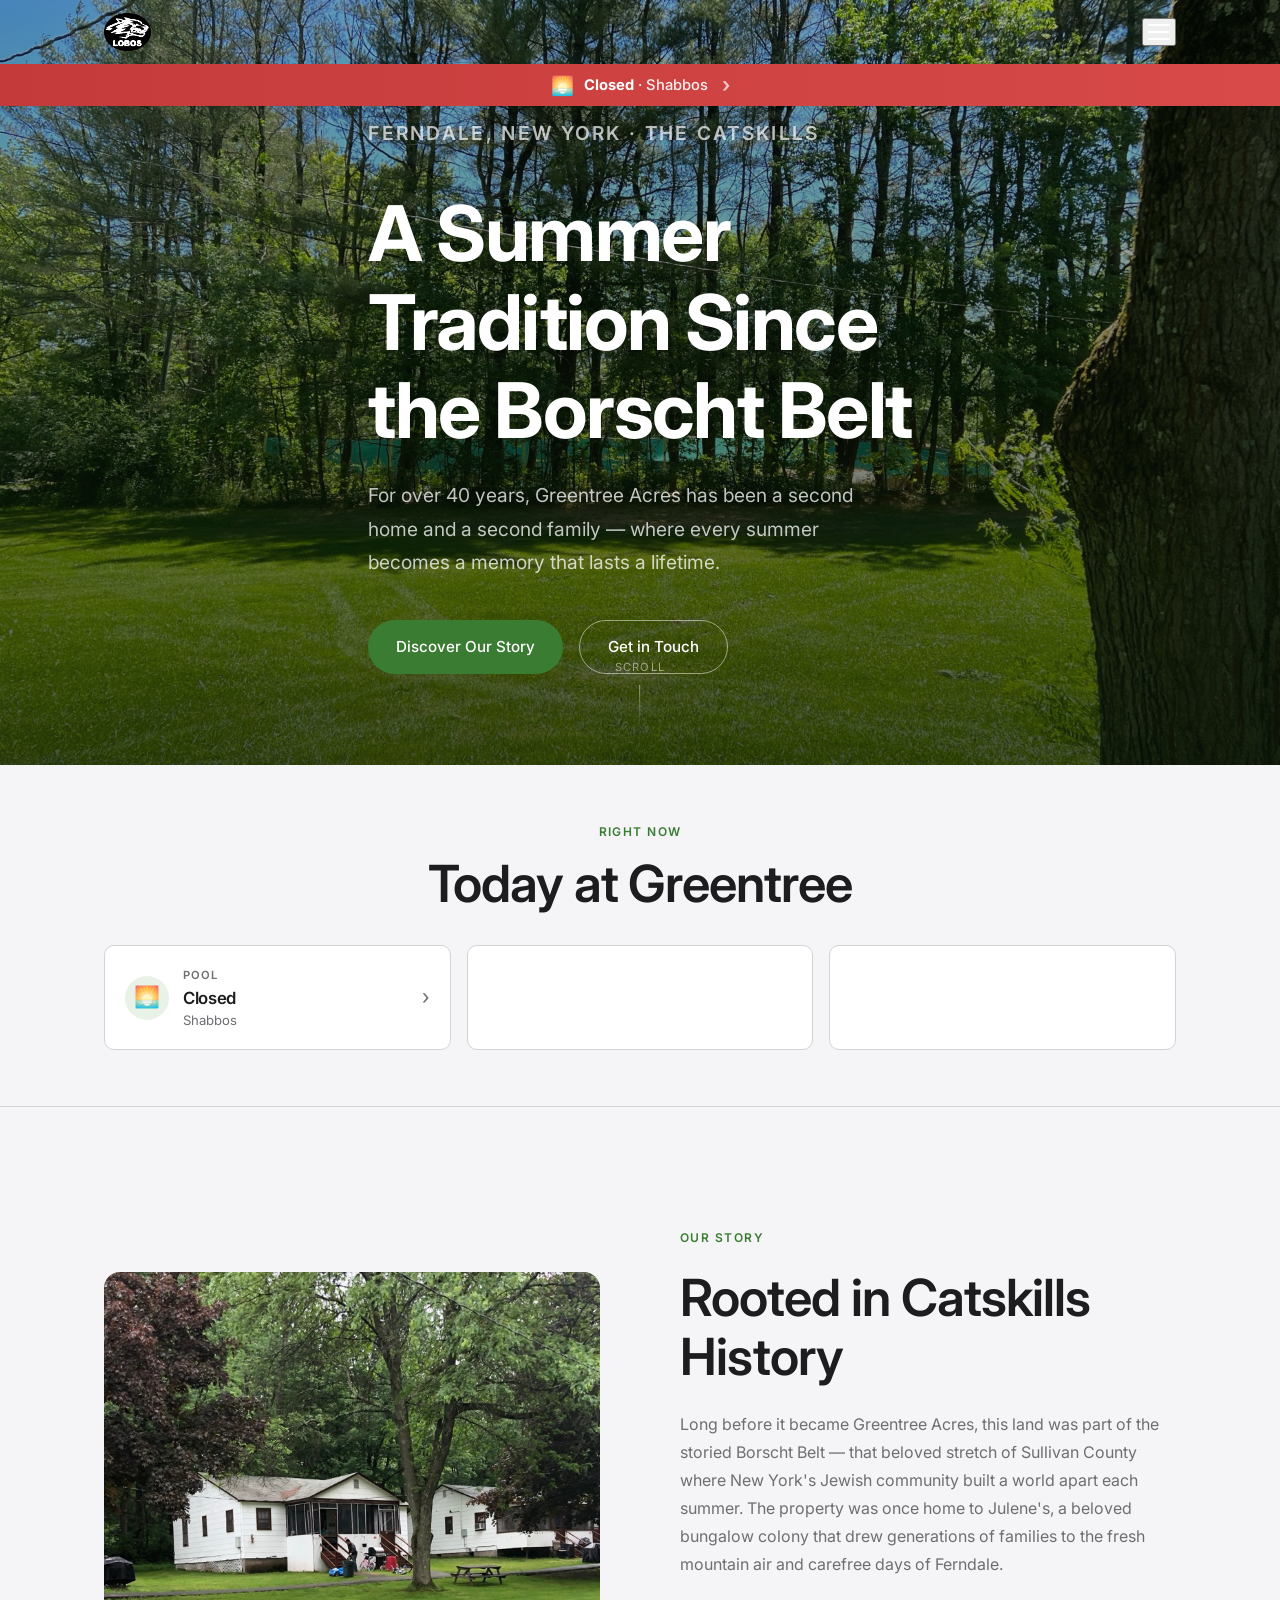
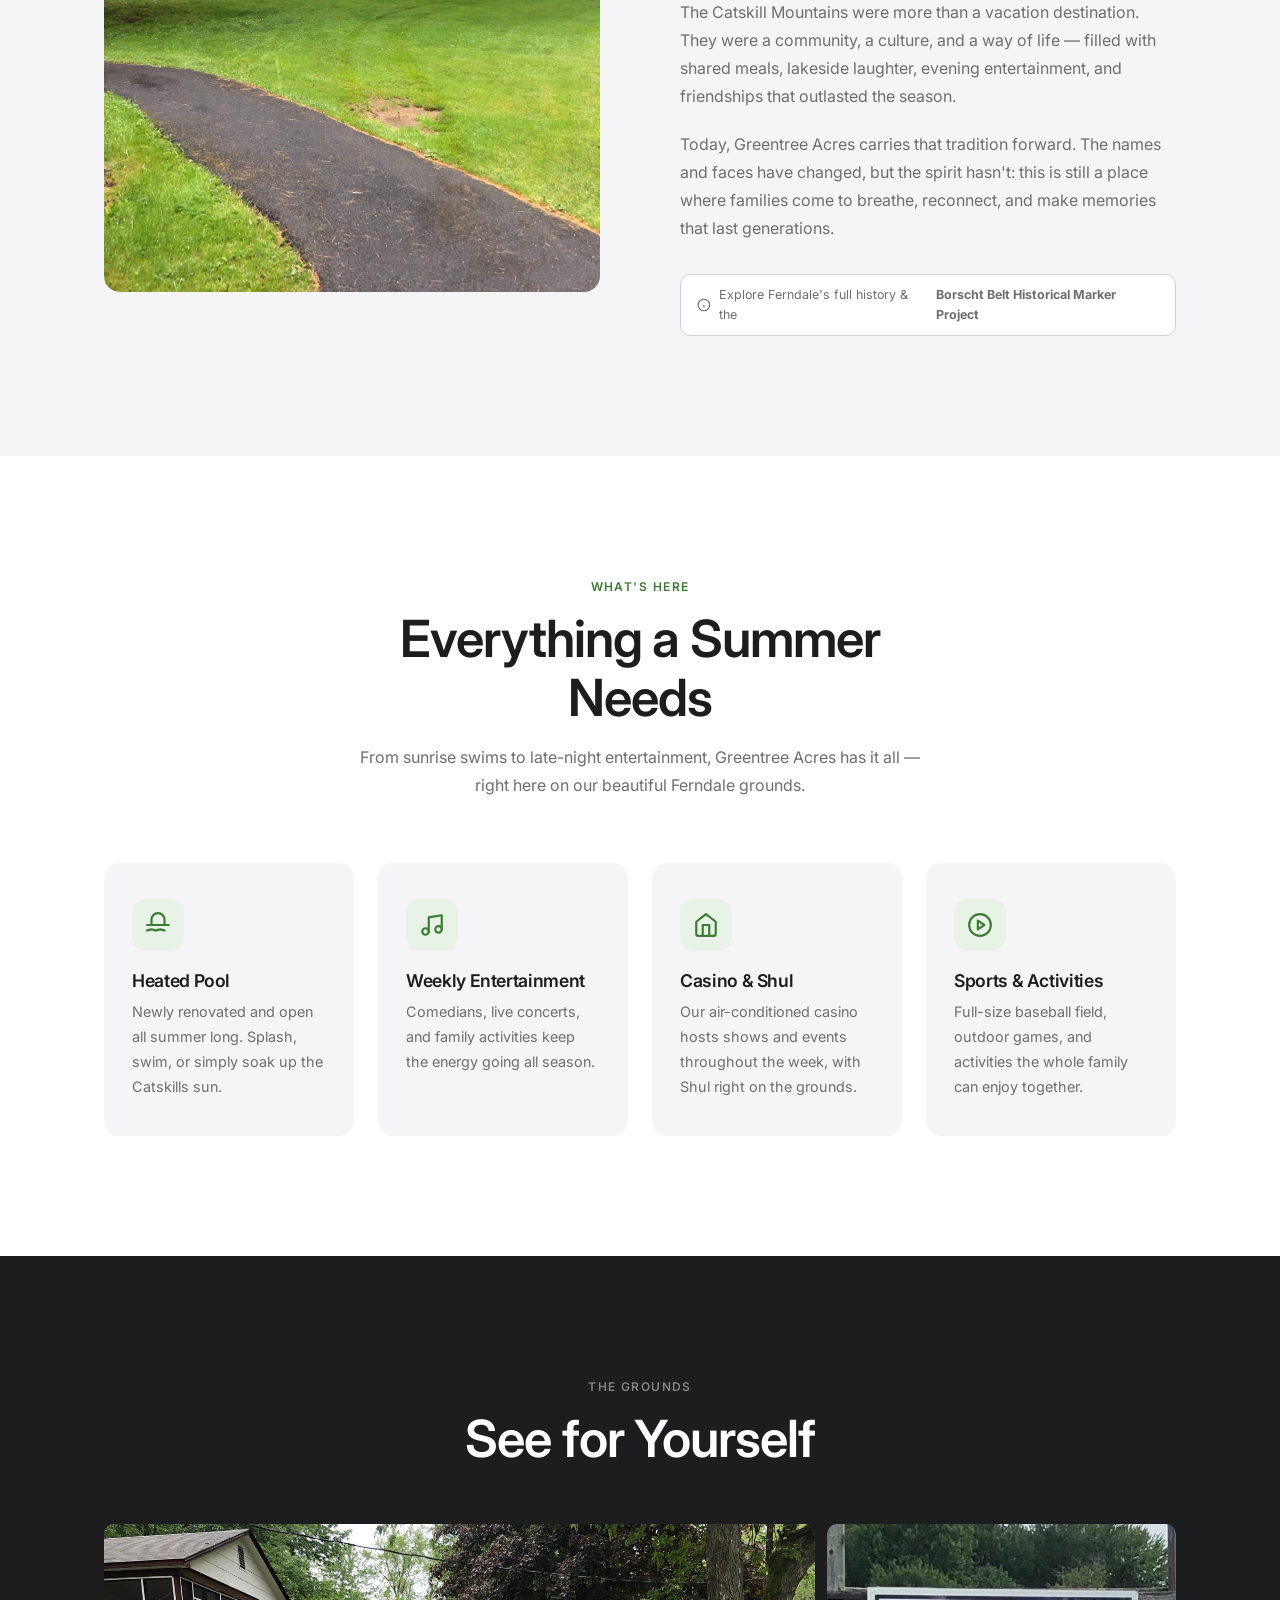
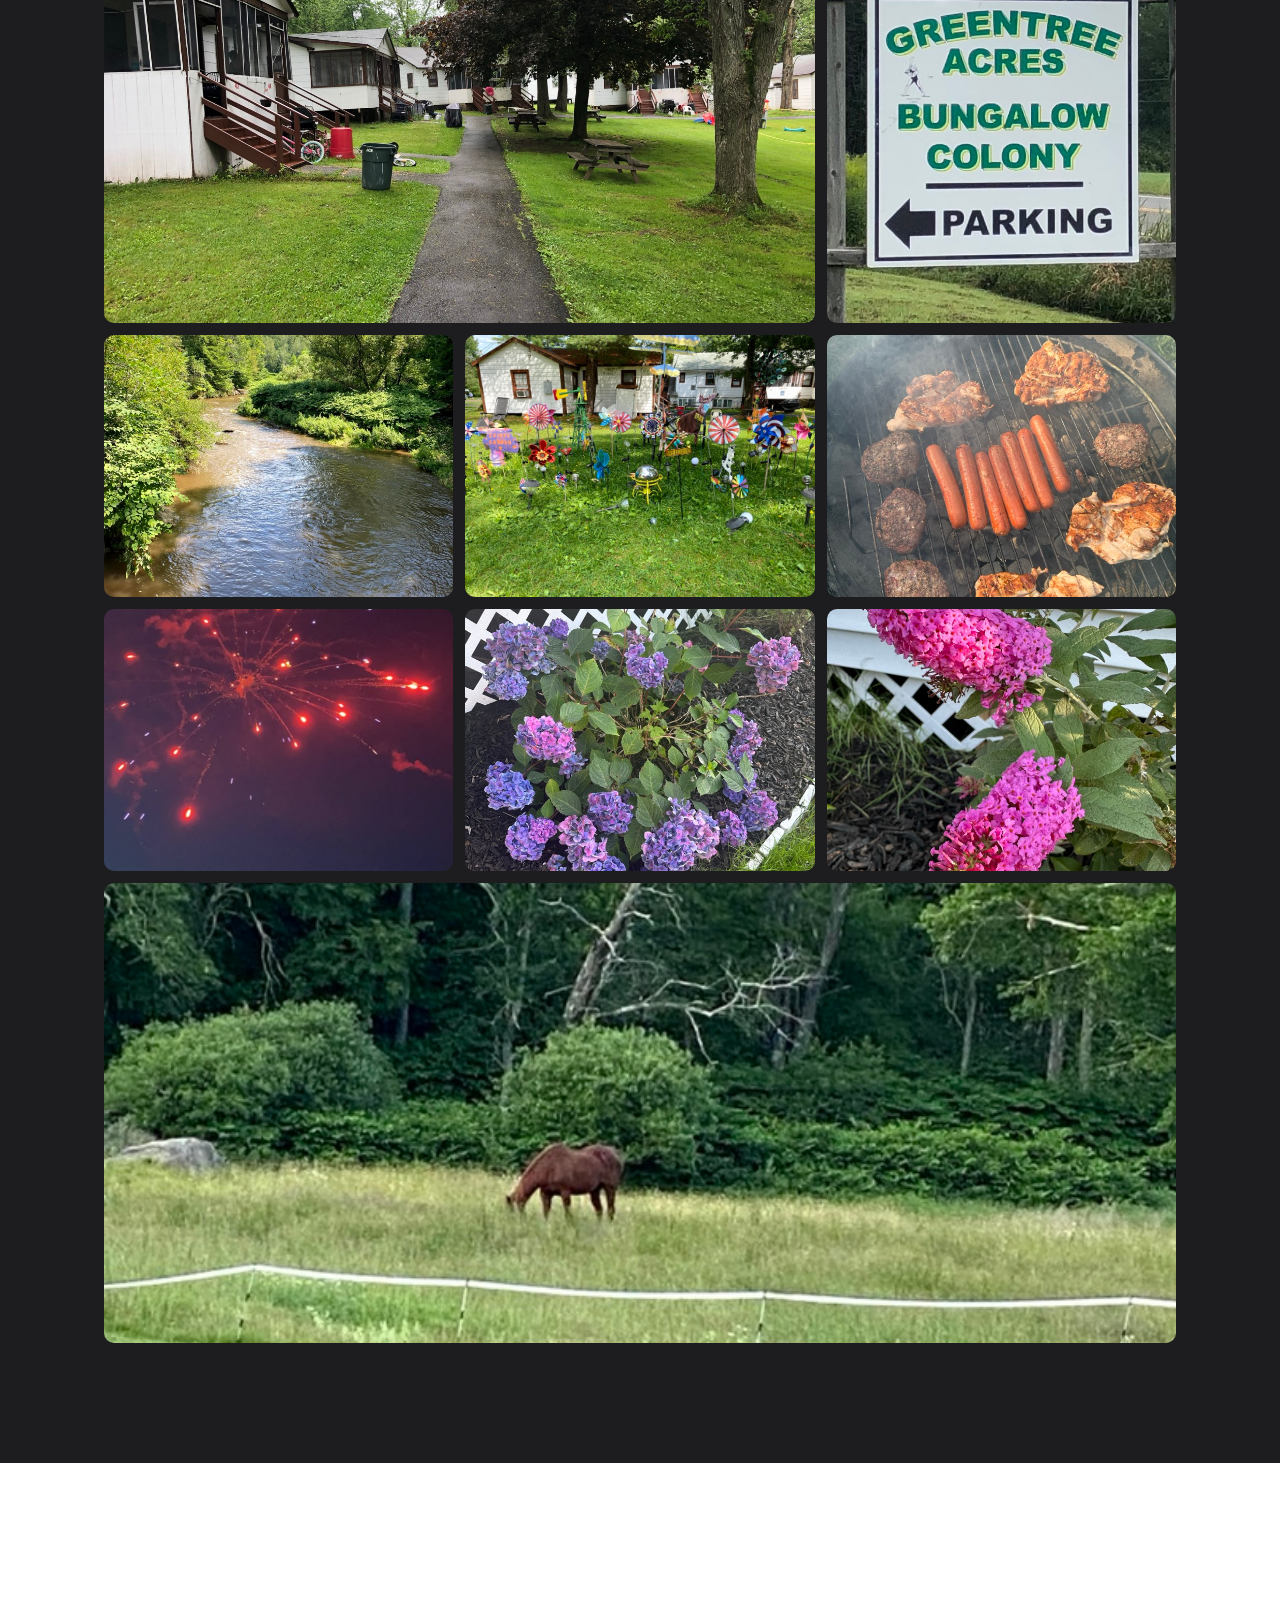
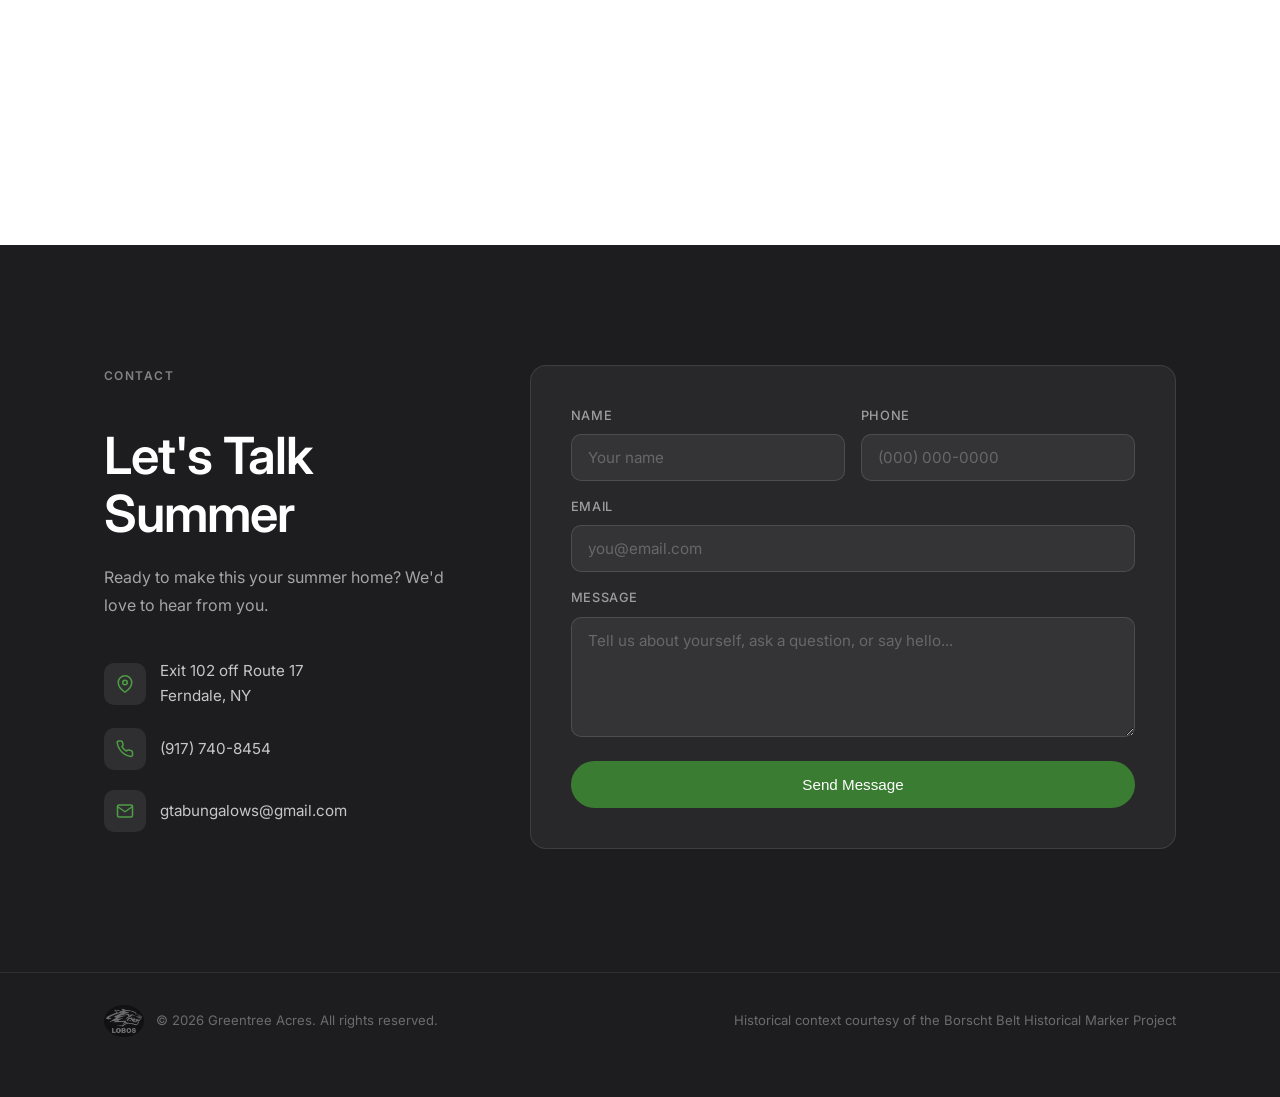
==== commit 53fda0b9: "Add Colony Updates feed (WhatsApp forwards via iOS Shortcut) Admin can now forward WhatsApp group/St" ====
--- a/index.html
+++ b/index.html
@@ -106,6 +106,19 @@
         <a href="gazette.html" id="today-gazette" class="today-card reveal reveal-delay-4" style="display:none;" aria-label="Latest Gazette issue"></a>
         <a href="memories.html" id="today-video" class="today-card reveal reveal-delay-4" style="display:none;" aria-label="Latest video"></a>
       </div>
+    </div>
+  </section>
+
+  <!-- ══════════════════════════════════════
+       COLONY UPDATES
+  ══════════════════════════════════════ -->
+  <section id="updates" style="display:none;">
+    <div class="container">
+      <div class="updates-header reveal">
+        <p class="eyebrow">From the Colony</p>
+        <h2>Latest Updates</h2>
+      </div>
+      <div class="updates-list" id="updates-list"></div>
     </div>
   </section>
 
@@ -485,6 +498,41 @@
         '</div>' +
         '<span class="today-card-arrow">›</span>';
       el.style.display = '';
+    }).catch(() => {});
+
+    function timeAgoUpdates(iso) {
+      const ms = Date.now() - Date.parse(iso);
+      const min = Math.floor(ms / 60000);
+      if (min < 1) return 'just now';
+      if (min < 60) return min + ' min ago';
+      const hr = Math.floor(min / 60);
+      if (hr < 24) return hr + ' hr ago';
+      const d = Math.floor(hr / 24);
+      return d + ' day' + (d === 1 ? '' : 's') + ' ago';
+    }
+
+    fetch('/updates-data').then(r => r.json()).then(d => {
+      const items = (d.updates || []).slice(0, 5);
+      if (!items.length) return;
+      const listEl = document.getElementById('updates-list');
+      listEl.innerHTML = items.map(u => {
+        let media = '';
+        if (u.mediaType === 'image') {
+          media = '<div class="update-card-media"><img src="/updates/' + encodeURIComponent(u.id) + '/media" loading="lazy" alt=""></div>';
+        } else if (u.mediaType === 'video') {
+          media = '<div class="update-card-media"><video src="/updates/' + encodeURIComponent(u.id) + '/media" controls playsinline preload="metadata"></video></div>';
+        }
+        const cardClass = 'update-card' + (u.mediaType === 'none' ? ' update-card--none' : '');
+        const text = u.text ? '<p class="update-card-text">' + escToday(u.text) + '</p>' : '';
+        return '<div class="' + cardClass + '">' +
+          media +
+          '<div class="update-card-body">' +
+            text +
+            '<p class="update-card-time">' + timeAgoUpdates(u.timestamp) + '</p>' +
+          '</div>' +
+        '</div>';
+      }).join('');
+      document.getElementById('updates').style.display = '';
     }).catch(() => {});
 
     // Contact form submit tracking — mirror to our admin
--- a/css/styles.css
+++ b/css/styles.css
@@ -629,6 +629,53 @@
 }
 
 /* =========================================
+   UPDATES FEED
+   ========================================= */
+.updates-header { text-align: center; margin-bottom: 32px; }
+
+.updates-list { display: flex; flex-direction: column; gap: 16px; }
+
+.update-card {
+  display: flex;
+  gap: 16px;
+  padding: 16px;
+  border: 1px solid var(--color-border);
+  border-radius: var(--radius-sm);
+  background: white;
+}
+.update-card--none { background: var(--color-green-muted); border-color: rgba(58, 125, 50, 0.15); }
+
+.update-card-media {
+  flex-shrink: 0;
+  width: 120px;
+  height: 120px;
+  border-radius: var(--radius-sm);
+  overflow: hidden;
+}
+.update-card-media img,
+.update-card-media video {
+  width: 100%;
+  height: 100%;
+  object-fit: cover;
+  display: block;
+}
+
+.update-card-body { flex: 1; min-width: 0; }
+.update-card-text {
+  font-size: 0.9rem;
+  color: var(--color-dark);
+  line-height: 1.6;
+  margin-bottom: 6px;
+  white-space: pre-wrap;
+}
+.update-card-time { font-size: 0.75rem; color: var(--color-secondary); }
+
+@media (max-width: 540px) {
+  .update-card { flex-direction: column; }
+  .update-card-media { width: 100%; height: auto; aspect-ratio: 16 / 9; }
+}
+
+/* =========================================
    GALLERY
    ========================================= */
 #gallery {
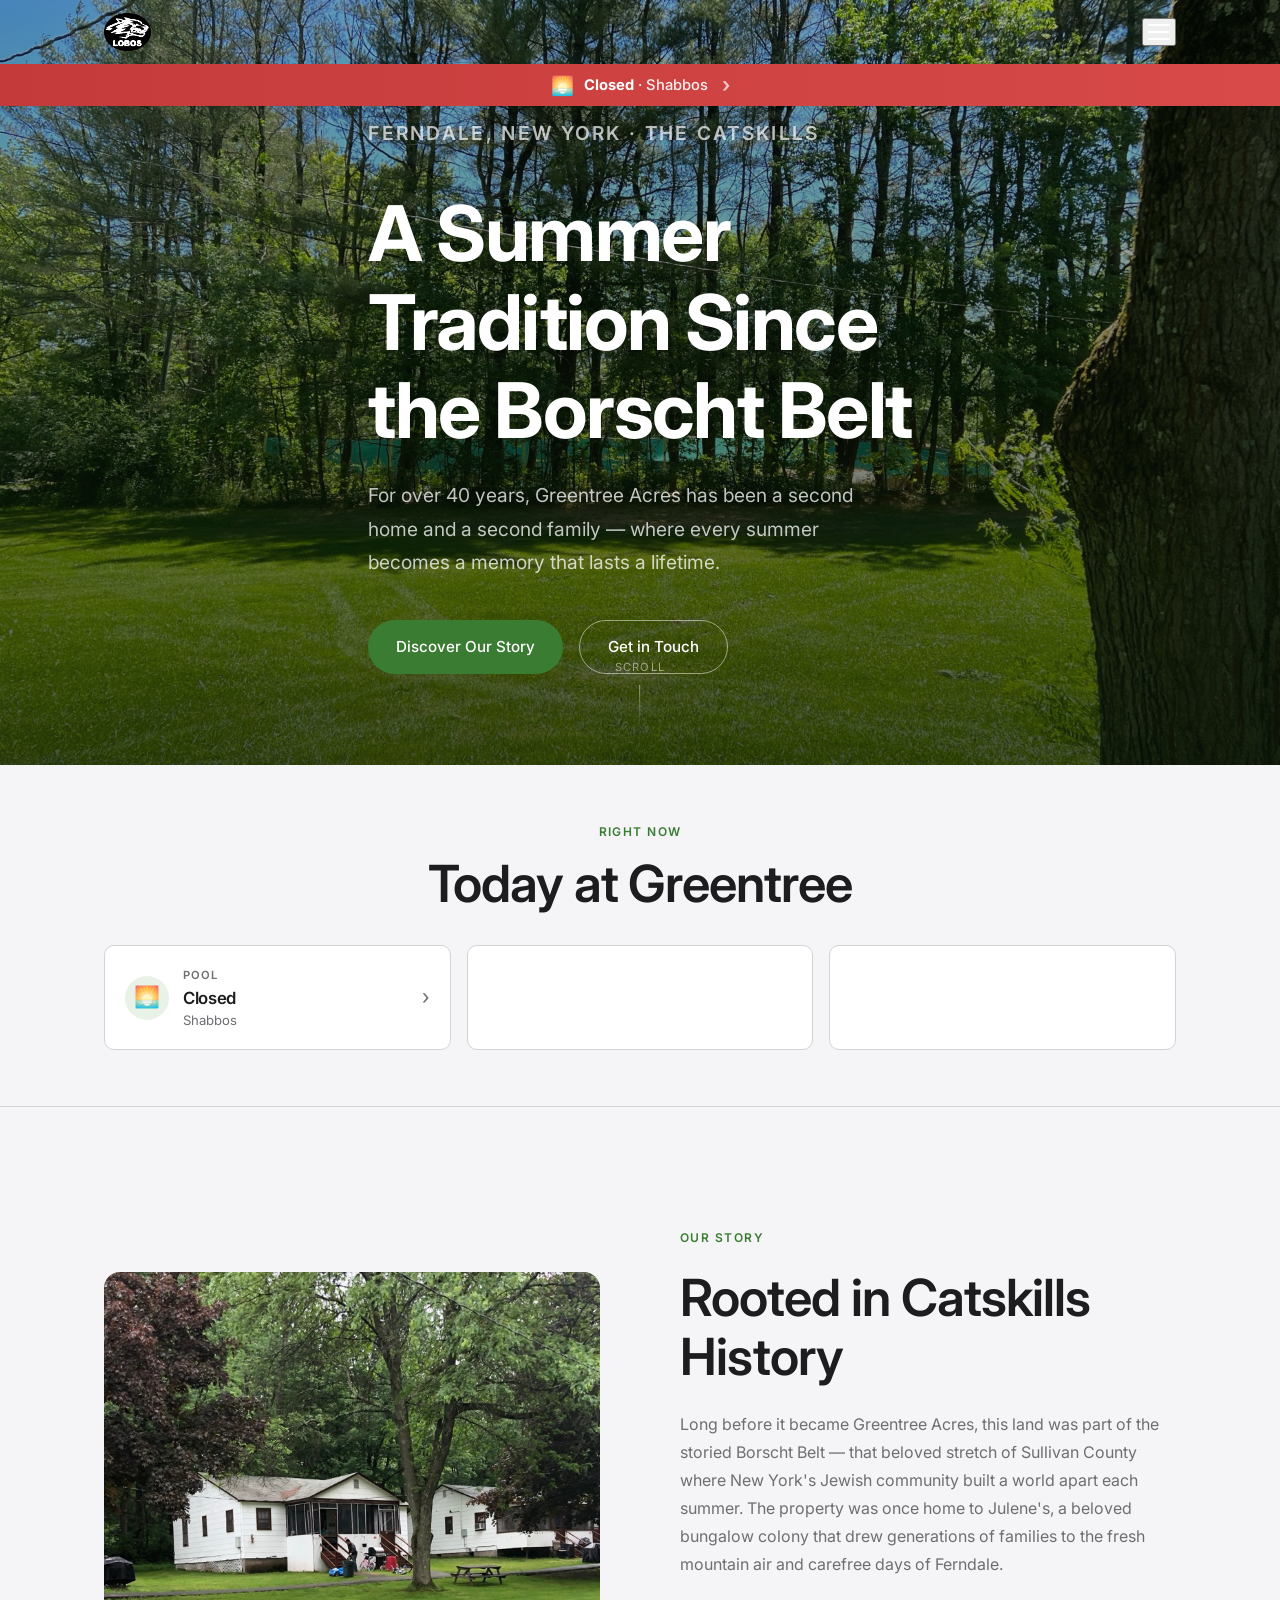
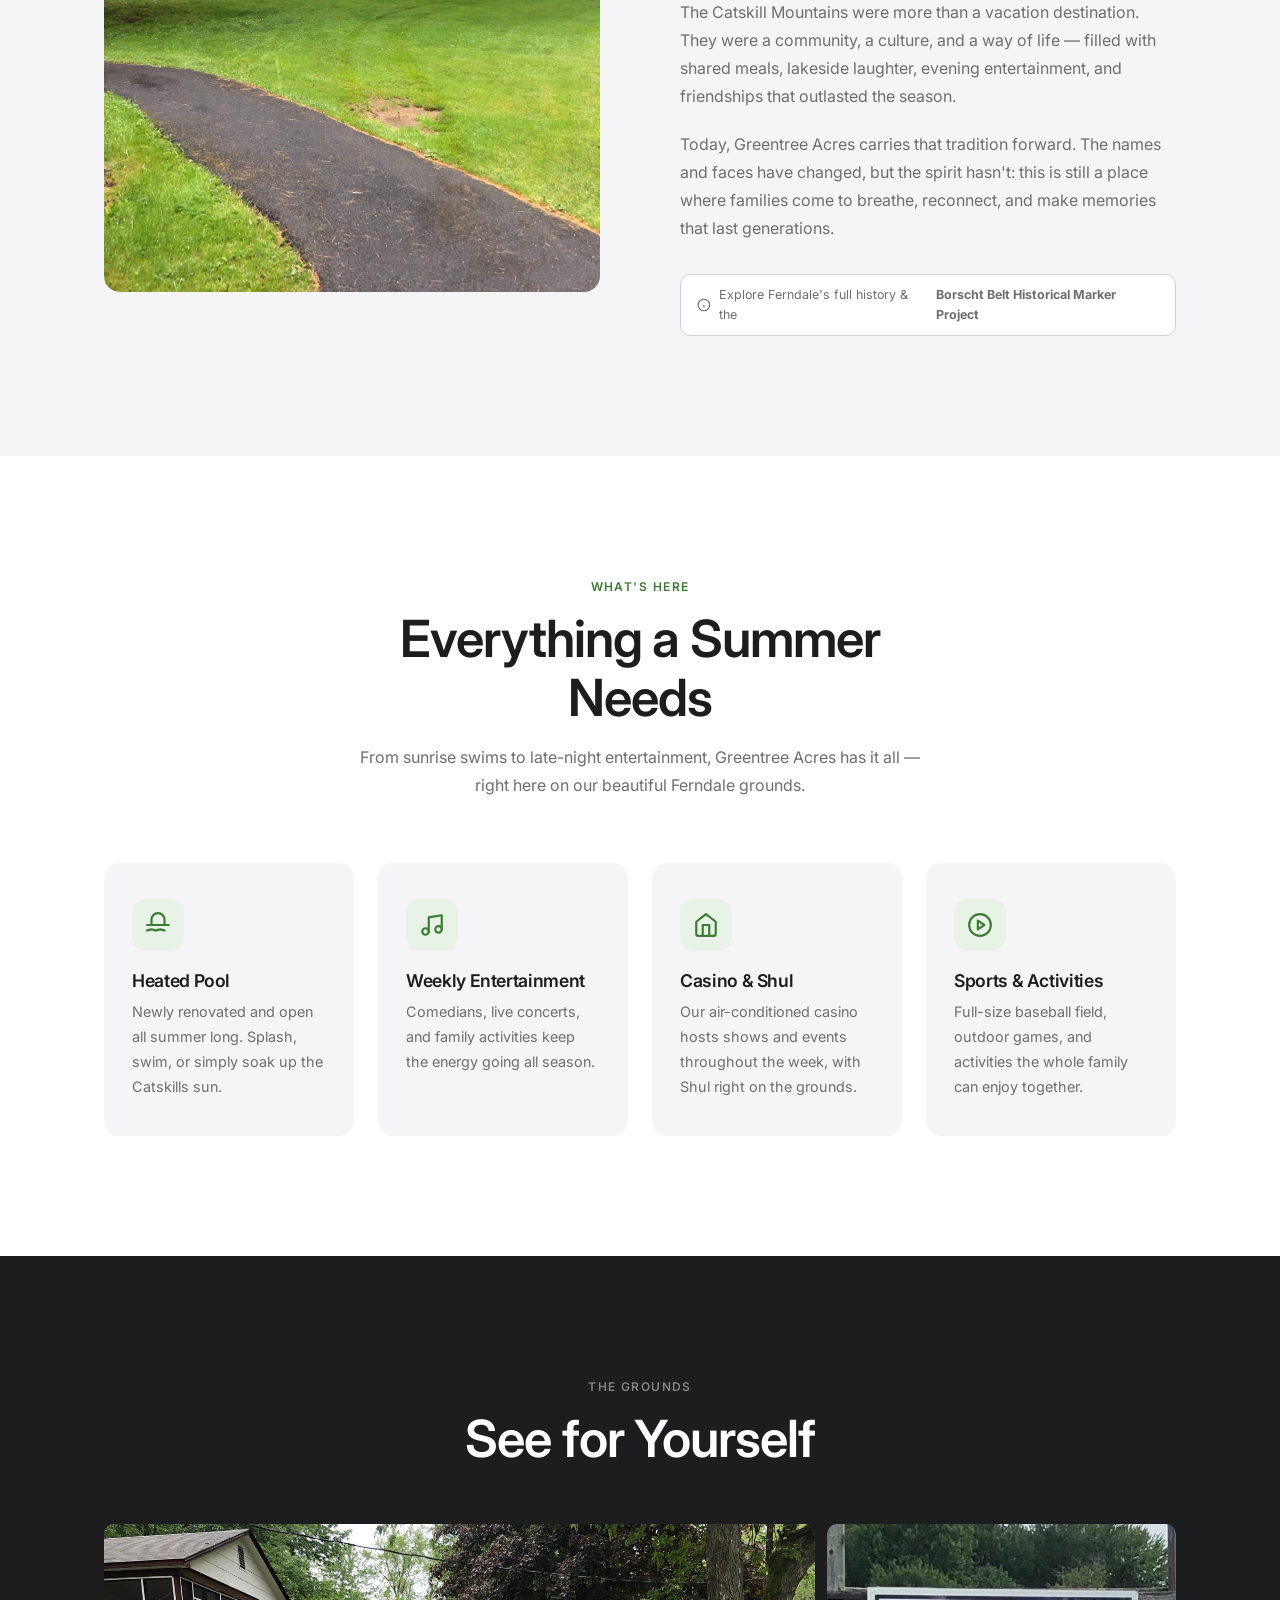
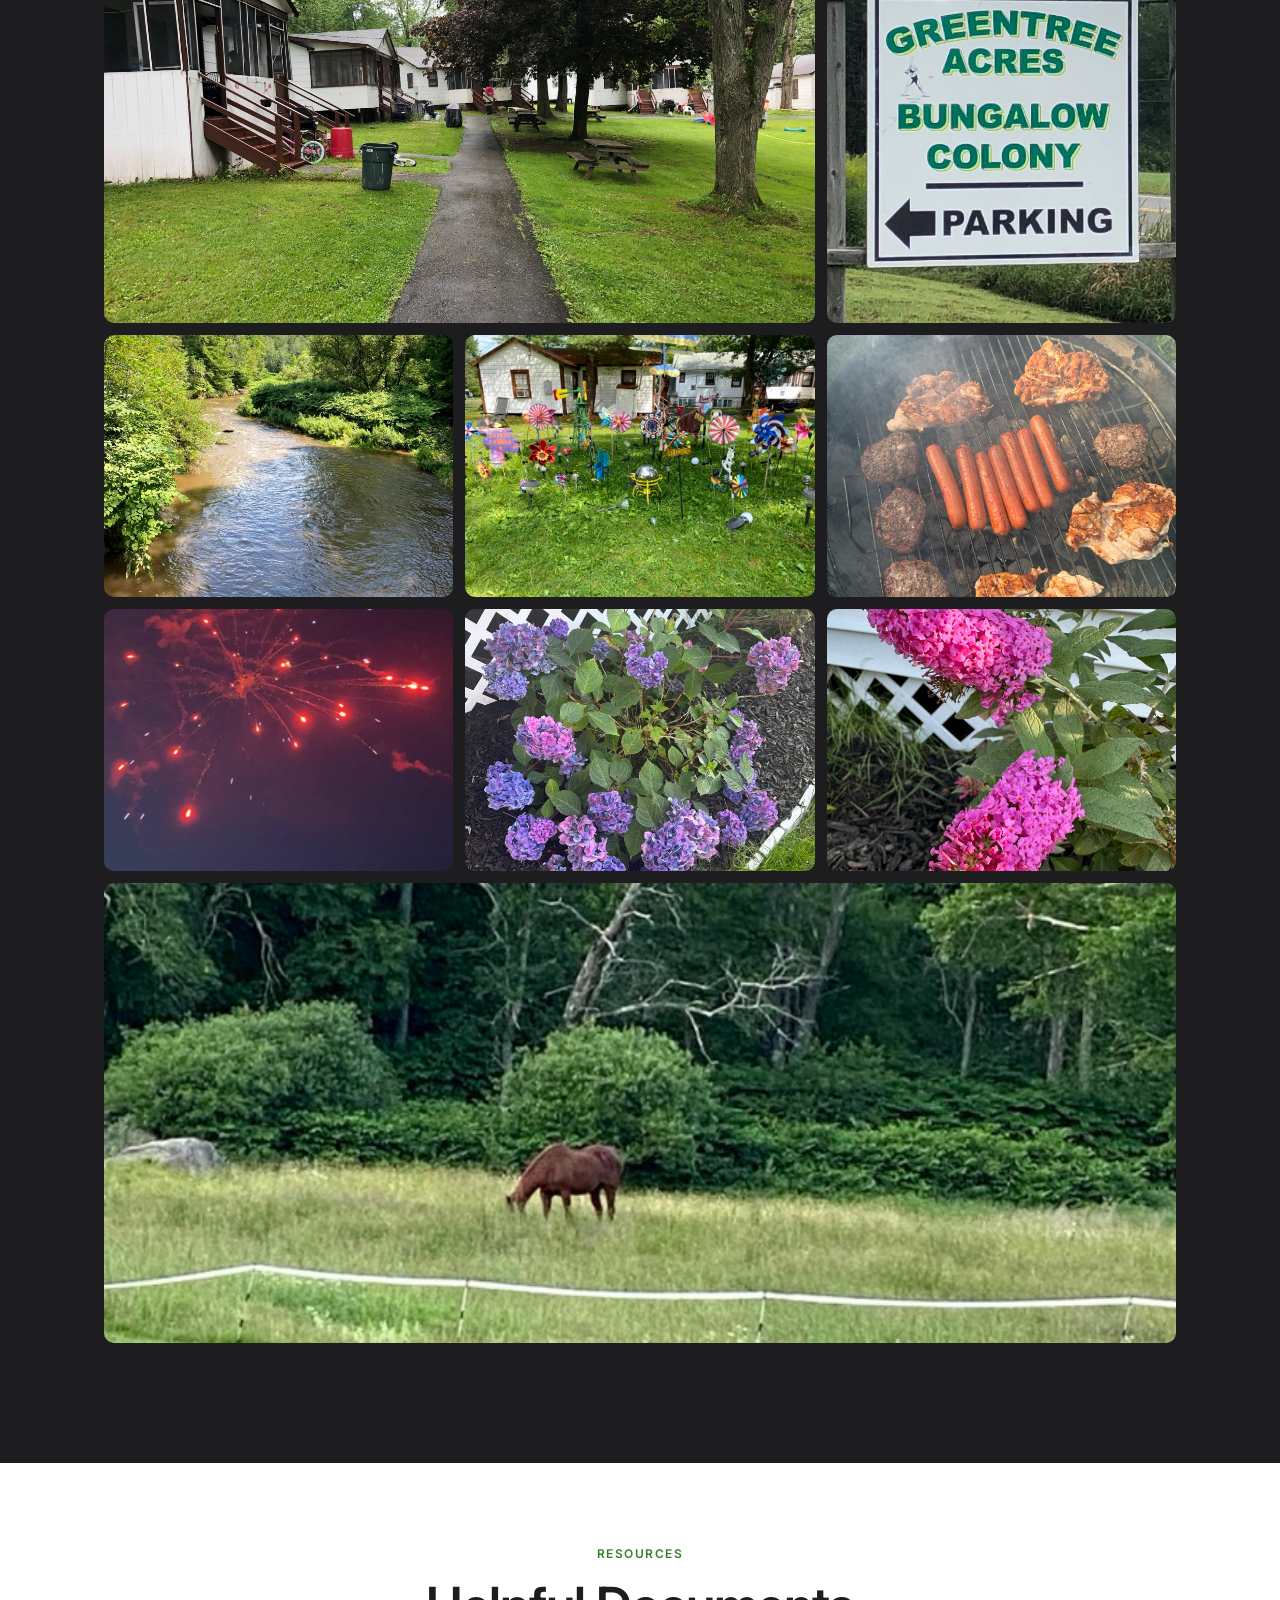
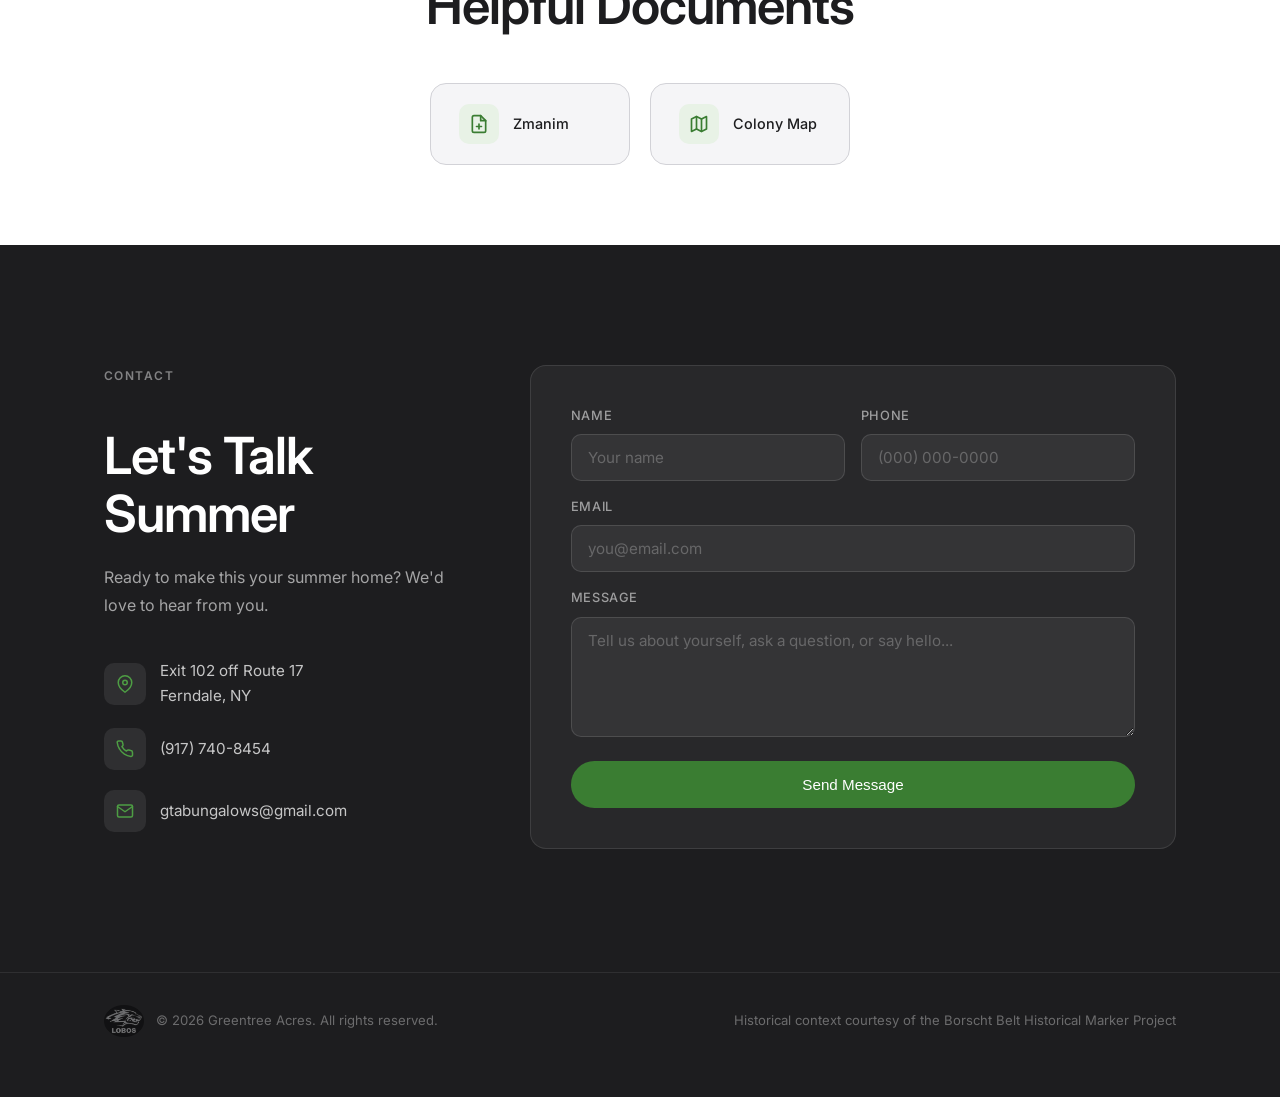
==== commit 7891493d: "Shrink Colony Update media to a click-to-expand thumbnail Full-width images (and videos) were domina" ====
--- a/index.html
+++ b/index.html
@@ -307,6 +307,7 @@
     <button id="lightbox-close" aria-label="Close">✕</button>
     <button id="lightbox-prev" aria-label="Previous photo">&#8592;</button>
     <img id="lightboxImg" src="" alt="" />
+    <video id="lightboxVideo" controls playsinline></video>
     <button id="lightbox-next" aria-label="Next photo">&#8594;</button>
   </div>
 
@@ -518,9 +519,11 @@
       listEl.innerHTML = items.map(u => {
         let media = '';
         if (u.mediaType === 'image') {
-          media = '<div class="update-card-media"><img src="/updates/' + encodeURIComponent(u.id) + '/media" loading="lazy" alt=""></div>';
+          const src = '/updates/' + encodeURIComponent(u.id) + '/media';
+          media = '<div class="update-card-media" data-media-type="image" data-src="' + src + '"><img src="' + src + '" loading="lazy" alt=""></div>';
         } else if (u.mediaType === 'video') {
-          media = '<div class="update-card-media"><video src="/updates/' + encodeURIComponent(u.id) + '/media" controls playsinline preload="metadata"></video></div>';
+          const src = '/updates/' + encodeURIComponent(u.id) + '/media';
+          media = '<div class="update-card-media" data-media-type="video" data-src="' + src + '"><video src="' + src + '" muted playsinline preload="metadata"></video><div class="update-card-play" aria-hidden="true">&#9654;</div></div>';
         }
         const cardClass = 'update-card' + (u.mediaType === 'none' ? ' update-card--none' : '');
         const text = u.text ? '<p class="update-card-text">' + escToday(u.text) + '</p>' : '';
@@ -533,6 +536,11 @@
         '</div>';
       }).join('');
       document.getElementById('updates').style.display = '';
+      listEl.querySelectorAll('.update-card-media[data-src]').forEach(function (el) {
+        el.addEventListener('click', function () {
+          if (window.openMediaLightbox) window.openMediaLightbox(el.dataset.mediaType, el.dataset.src);
+        });
+      });
     }).catch(() => {});
 
     // Contact form submit tracking — mirror to our admin
--- a/css/styles.css
+++ b/css/styles.css
@@ -637,8 +637,8 @@
 
 .update-card {
   display: flex;
-  gap: 16px;
-  padding: 16px;
+  gap: 12px;
+  padding: 12px;
   border: 1px solid var(--color-border);
   border-radius: var(--radius-sm);
   background: white;
@@ -647,10 +647,12 @@
 
 .update-card-media {
   flex-shrink: 0;
-  width: 120px;
-  height: 120px;
+  position: relative;
+  width: 64px;
+  height: 64px;
   border-radius: var(--radius-sm);
   overflow: hidden;
+  cursor: zoom-in;
 }
 .update-card-media img,
 .update-card-media video {
@@ -658,6 +660,16 @@
   height: 100%;
   object-fit: cover;
   display: block;
+}
+.update-card-play {
+  position: absolute;
+  inset: 0;
+  display: flex;
+  align-items: center;
+  justify-content: center;
+  color: white;
+  font-size: 0.85rem;
+  background: rgba(0,0,0,0.25);
 }
 
 .update-card-body { flex: 1; min-width: 0; }
@@ -670,11 +682,6 @@
 }
 .update-card-time { font-size: 0.75rem; color: var(--color-secondary); }
 
-@media (max-width: 540px) {
-  .update-card { flex-direction: column; }
-  .update-card-media { width: 100%; height: auto; aspect-ratio: 16 / 9; }
-}
-
 /* =========================================
    GALLERY
    ========================================= */
@@ -784,12 +791,19 @@
   pointer-events: all;
 }
 
-#lightbox img {
+#lightbox img,
+#lightbox video {
   max-width: 90vw;
   max-height: 88vh;
   border-radius: var(--radius-sm);
   object-fit: contain;
   box-shadow: var(--shadow-lg);
+}
+#lightbox video { display: none; }
+
+#lightbox.single-media #lightbox-prev,
+#lightbox.single-media #lightbox-next {
+  display: none;
 }
 
 #lightbox-close {
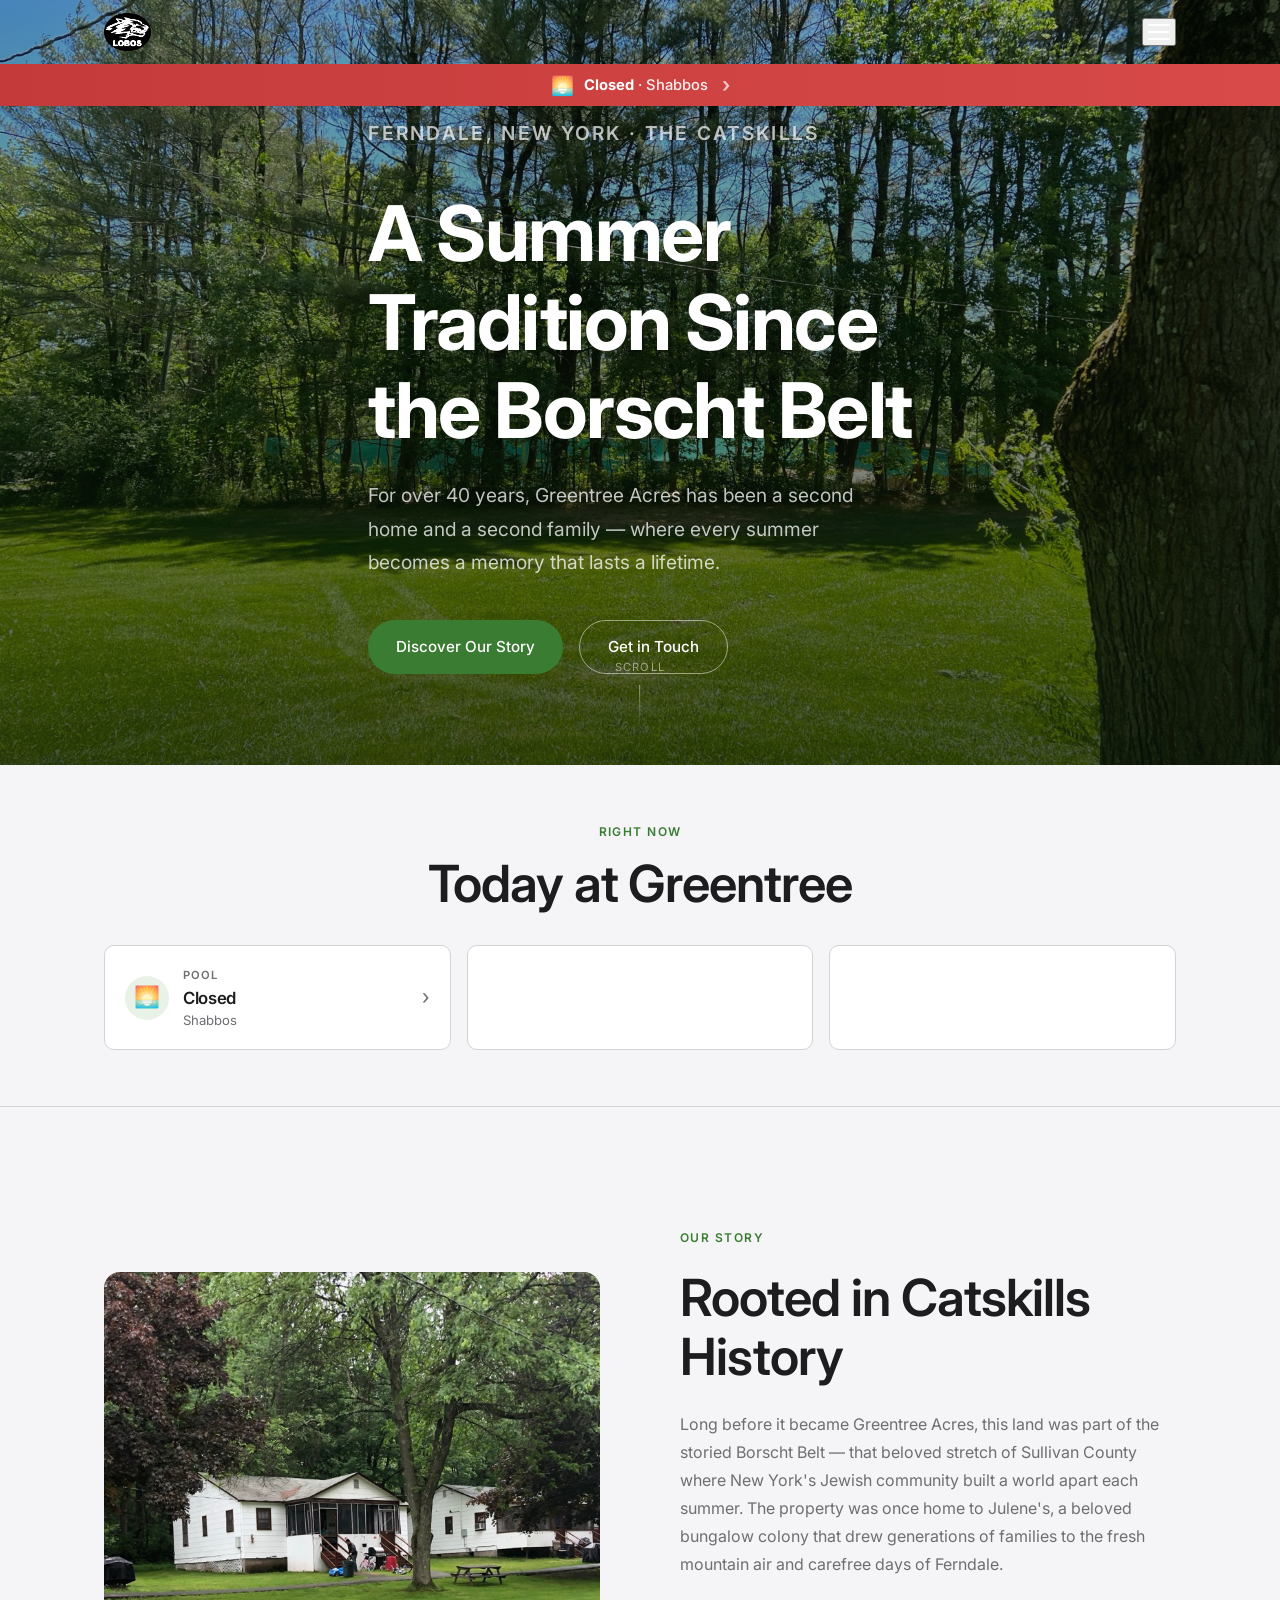
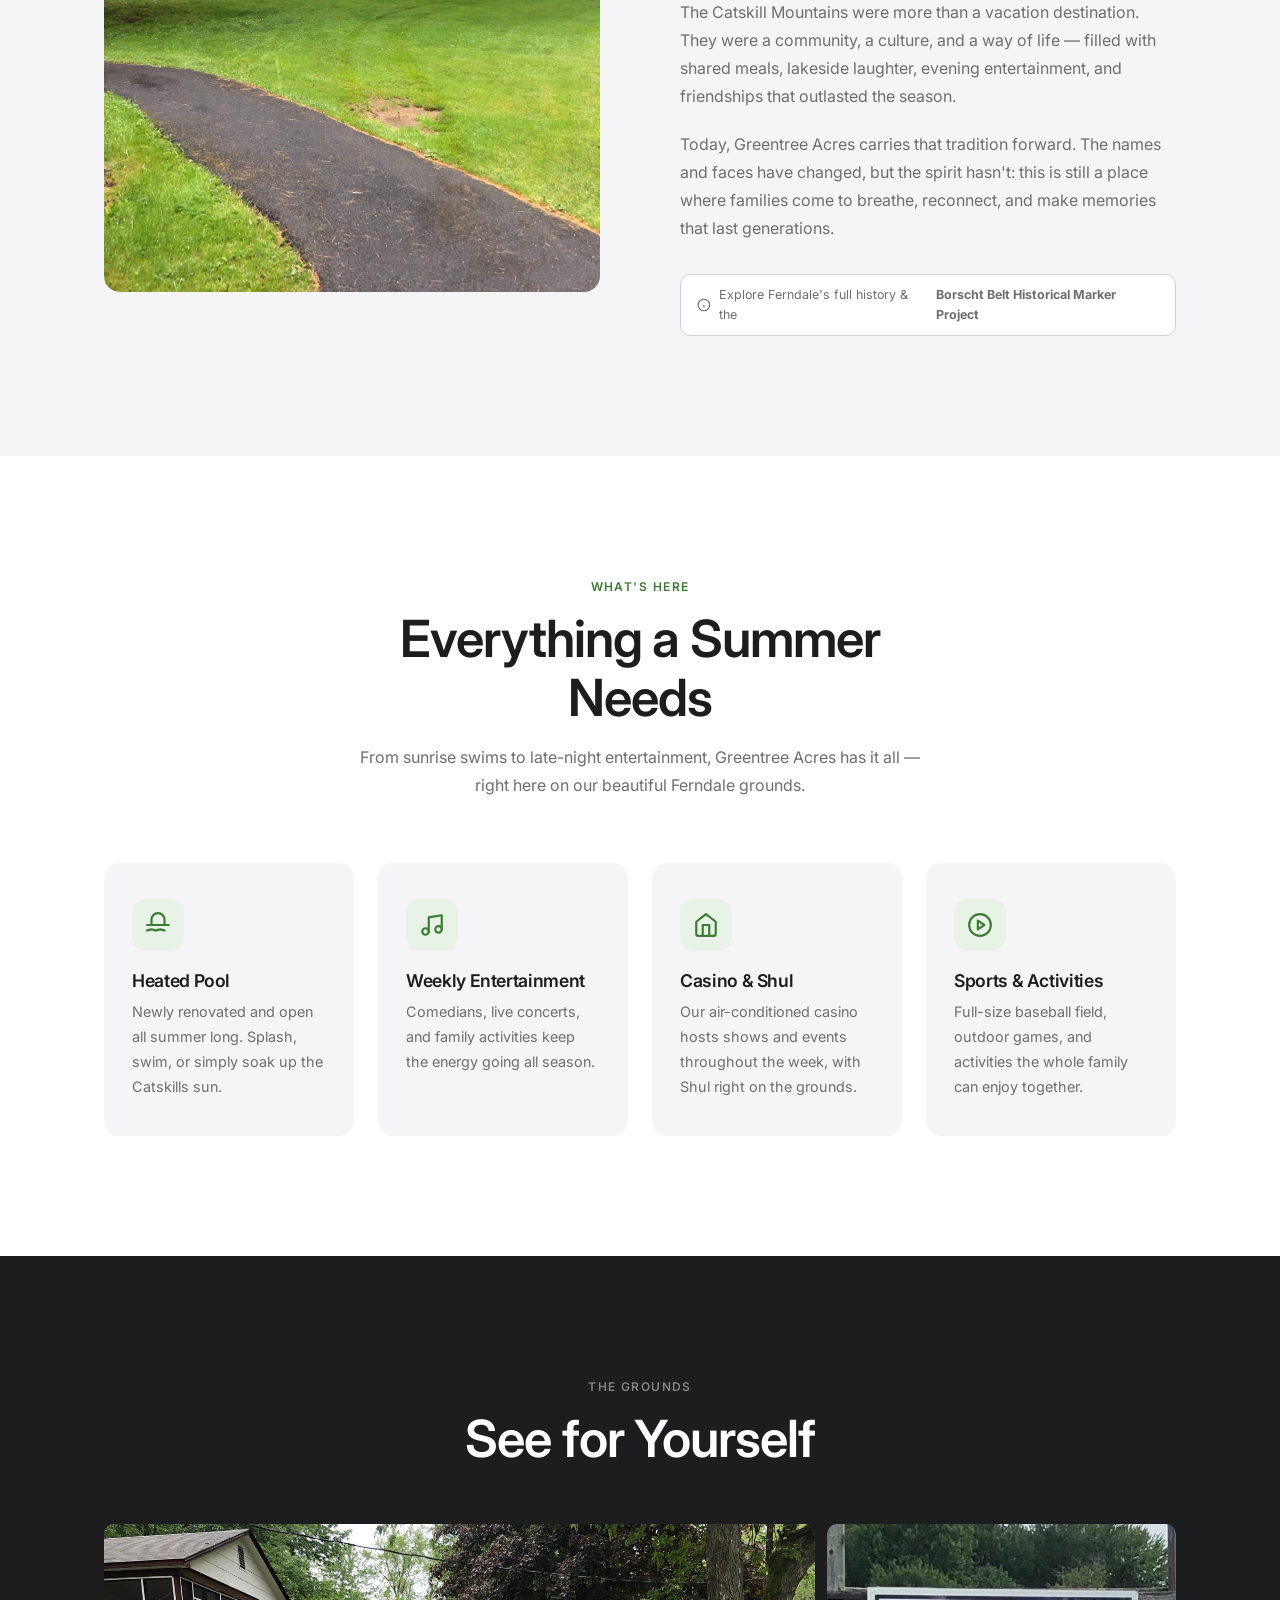
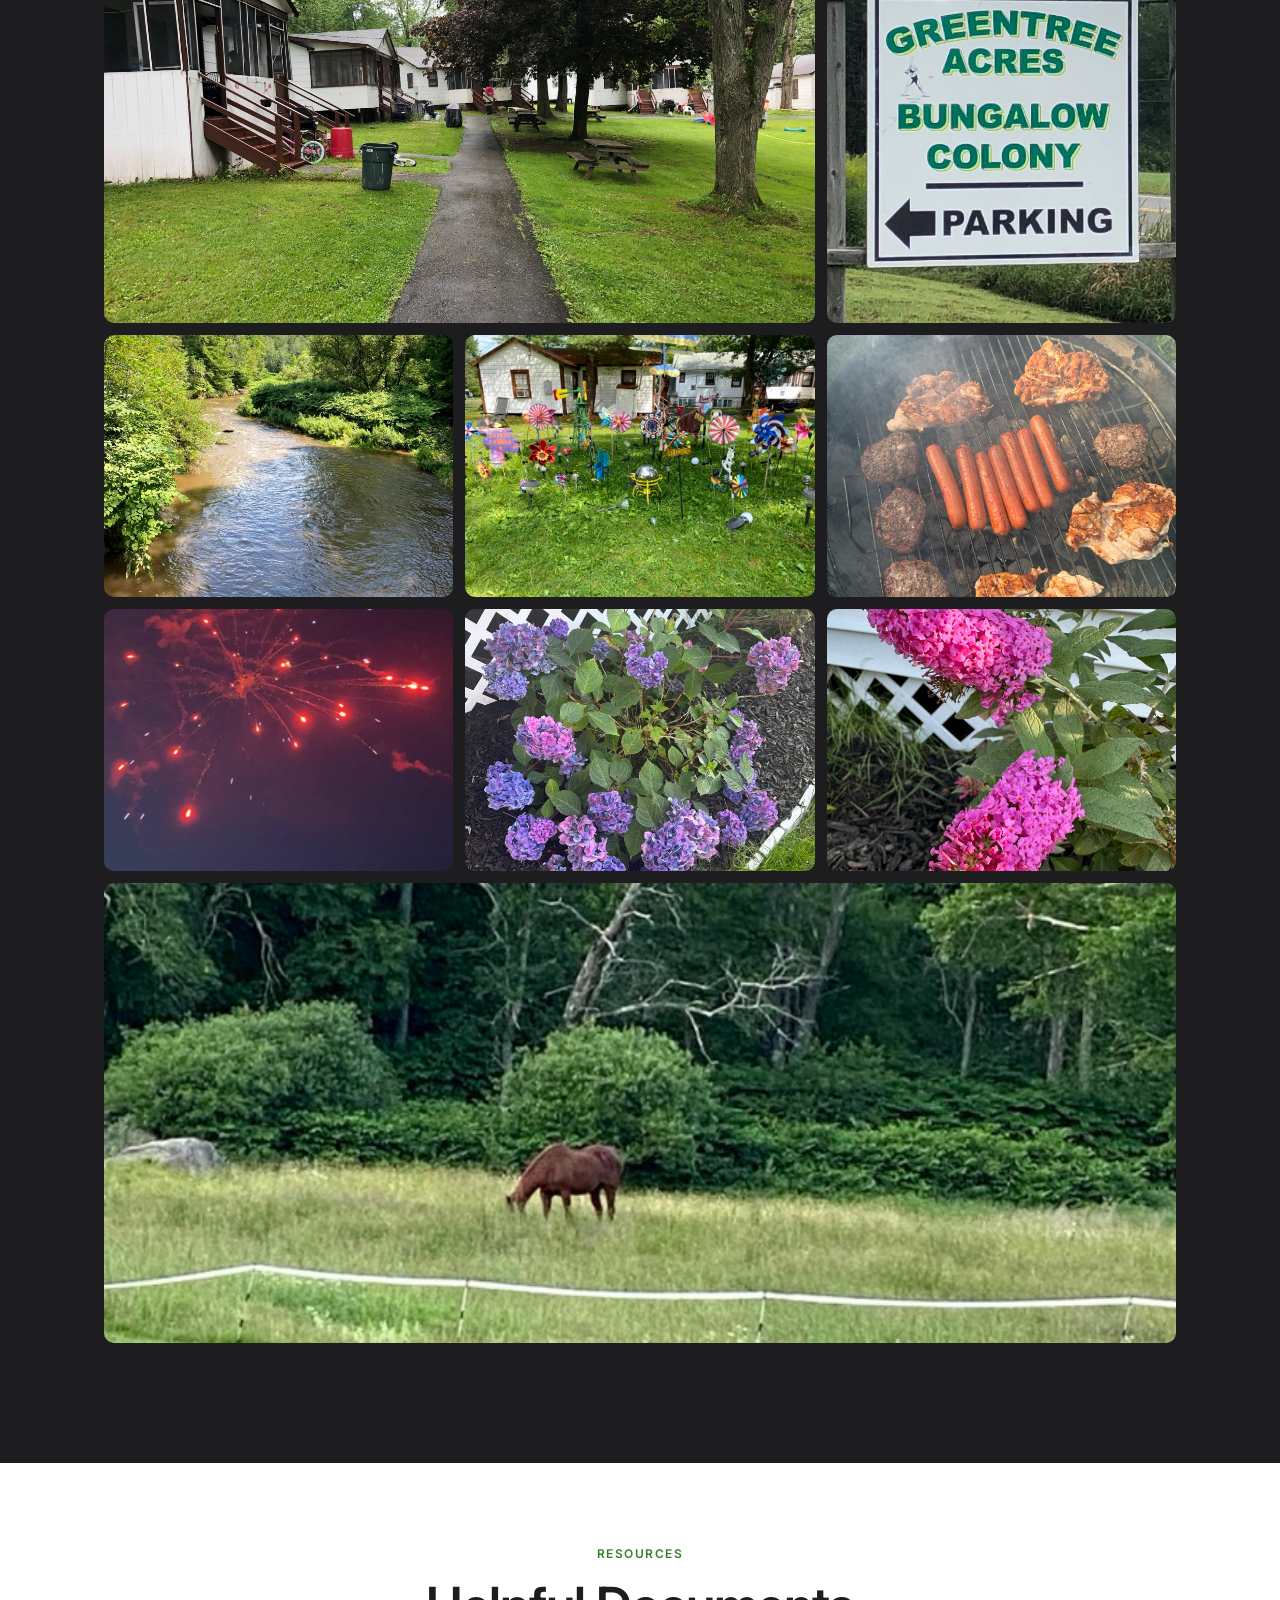
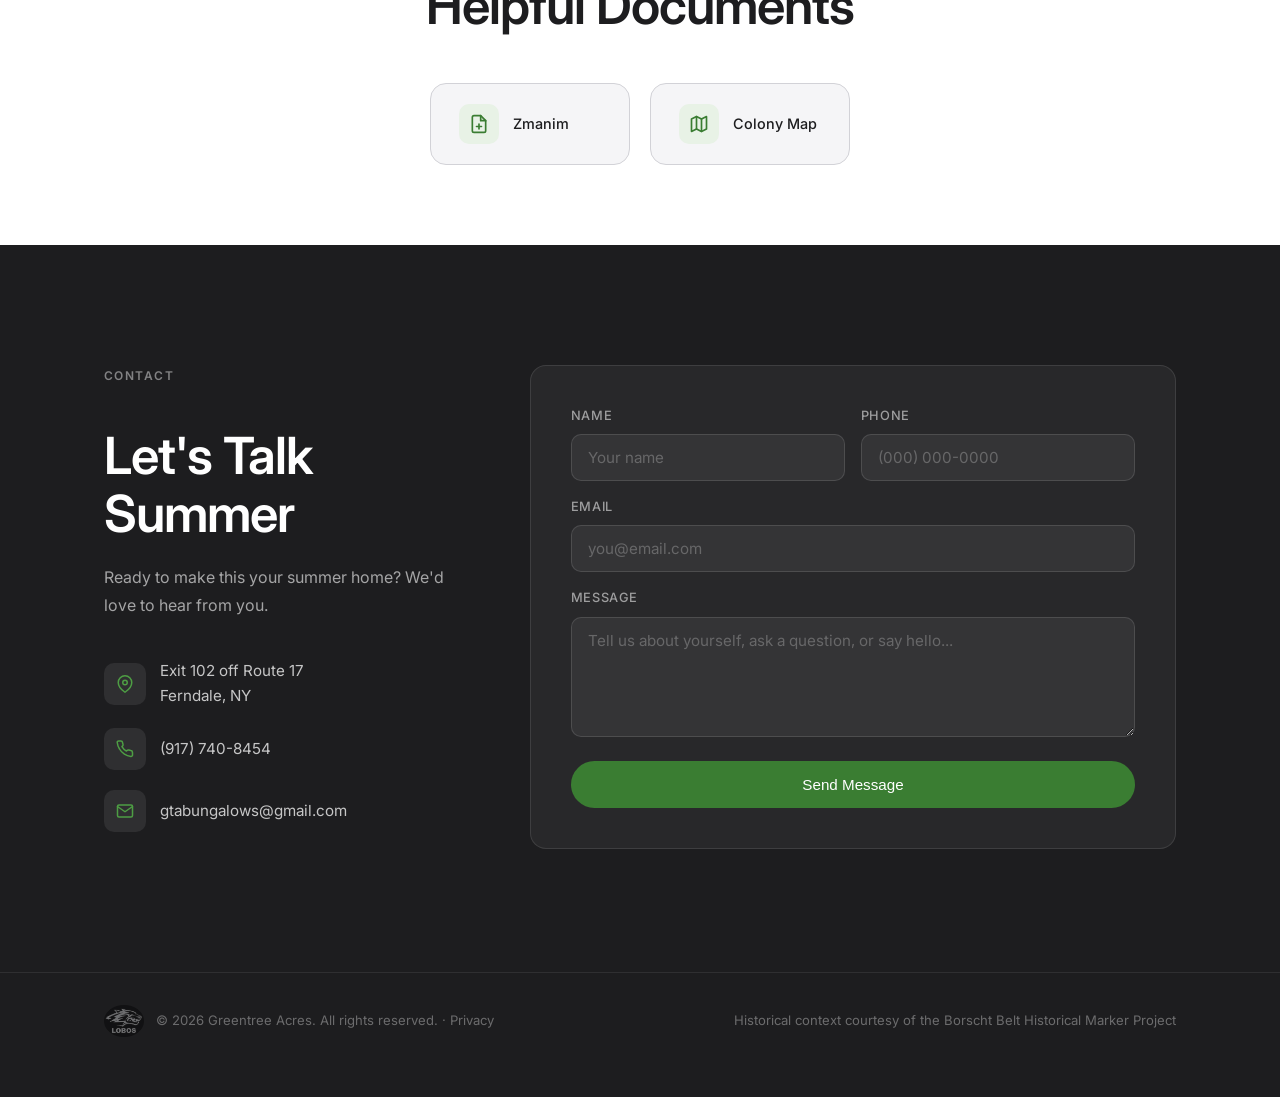
==== commit 1d067b57: "Add privacy policy page with footer links across the site Discloses actual data flows: contact-form " ====
--- a/index.html
+++ b/index.html
@@ -54,8 +54,9 @@
         <li><a href="ferndale.html">Ferndale History</a></li>
         <li><a href="zmanim.html">Zmanim</a></li>
         <li><a href="local.html">Local Info</a></li>
+        <li><a href="residents.html">Residents</a></li>
         <li><a href="gazette.html">Gazette</a></li>
-        <li><a href="vues.html">Country Vues</a></li>
+        <li><a href="magazines.html">Magazines</a></li>
         <li><a href="shop.html">Shop</a></li>
         <li><a class="nav-cta" href="#contact">Get in Touch</a></li>
       </ul>
@@ -431,7 +432,7 @@
     <div class="container footer-inner">
       <div class="footer-brand">
         <img src="img/logo.png" alt="Greentree Acres" class="footer-logo" />
-        <p>&copy; 2026 Greentree Acres. All rights reserved.</p>
+        <p>&copy; 2026 Greentree Acres. All rights reserved. &middot; <a href="privacy.html">Privacy</a></p>
       </div>
       <p>
         Historical context courtesy of the
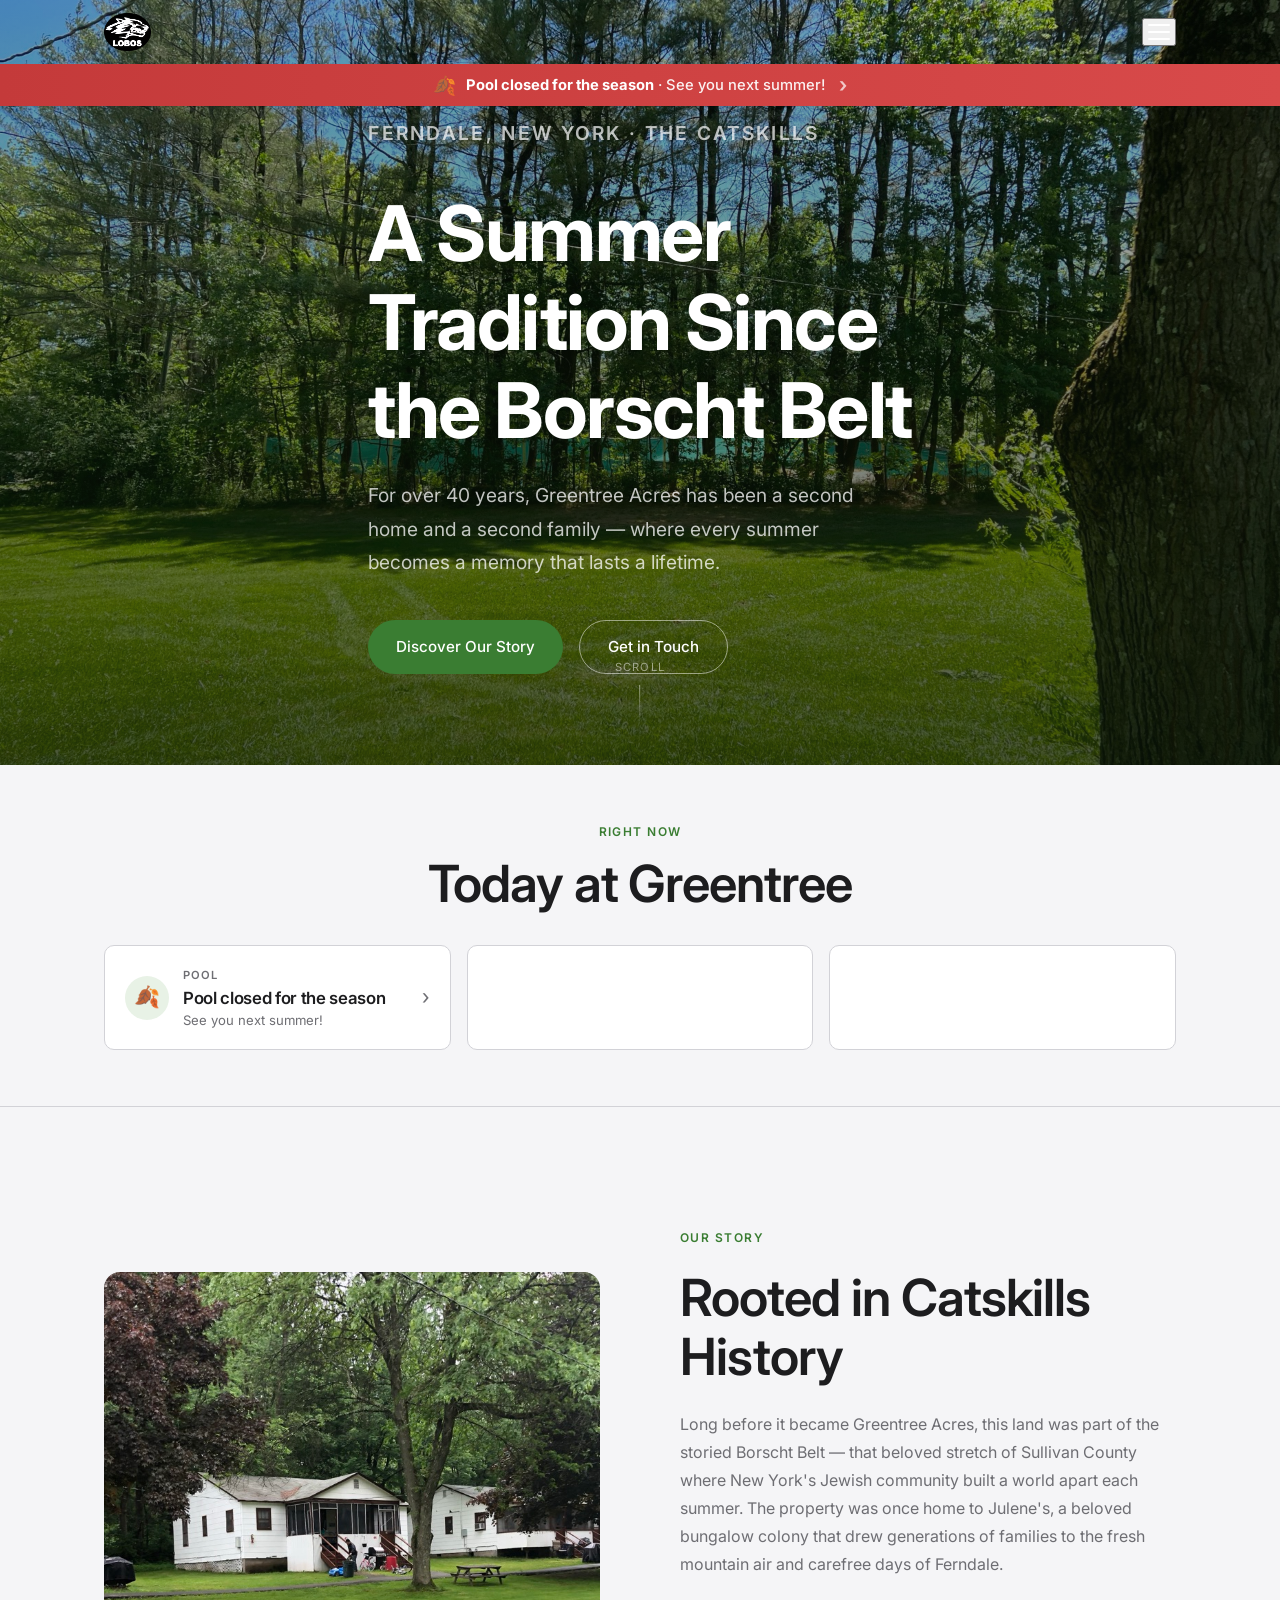
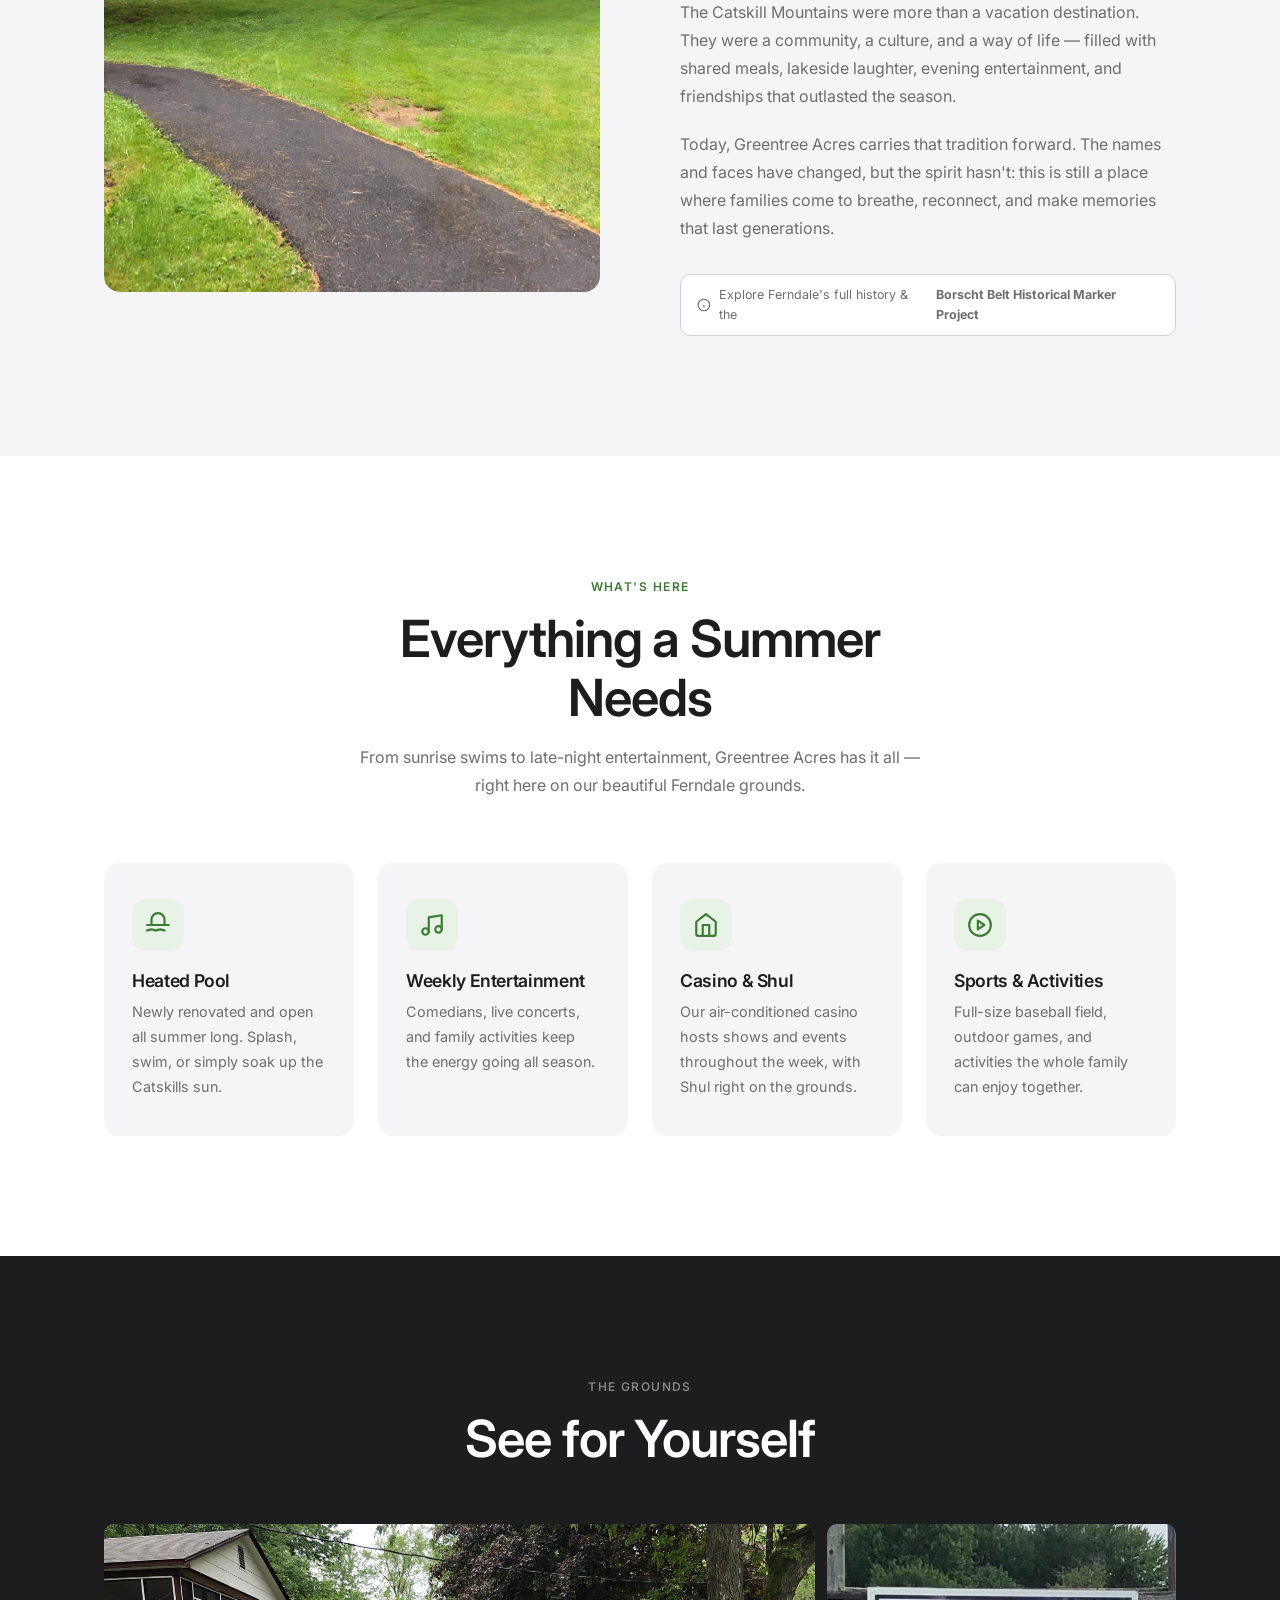
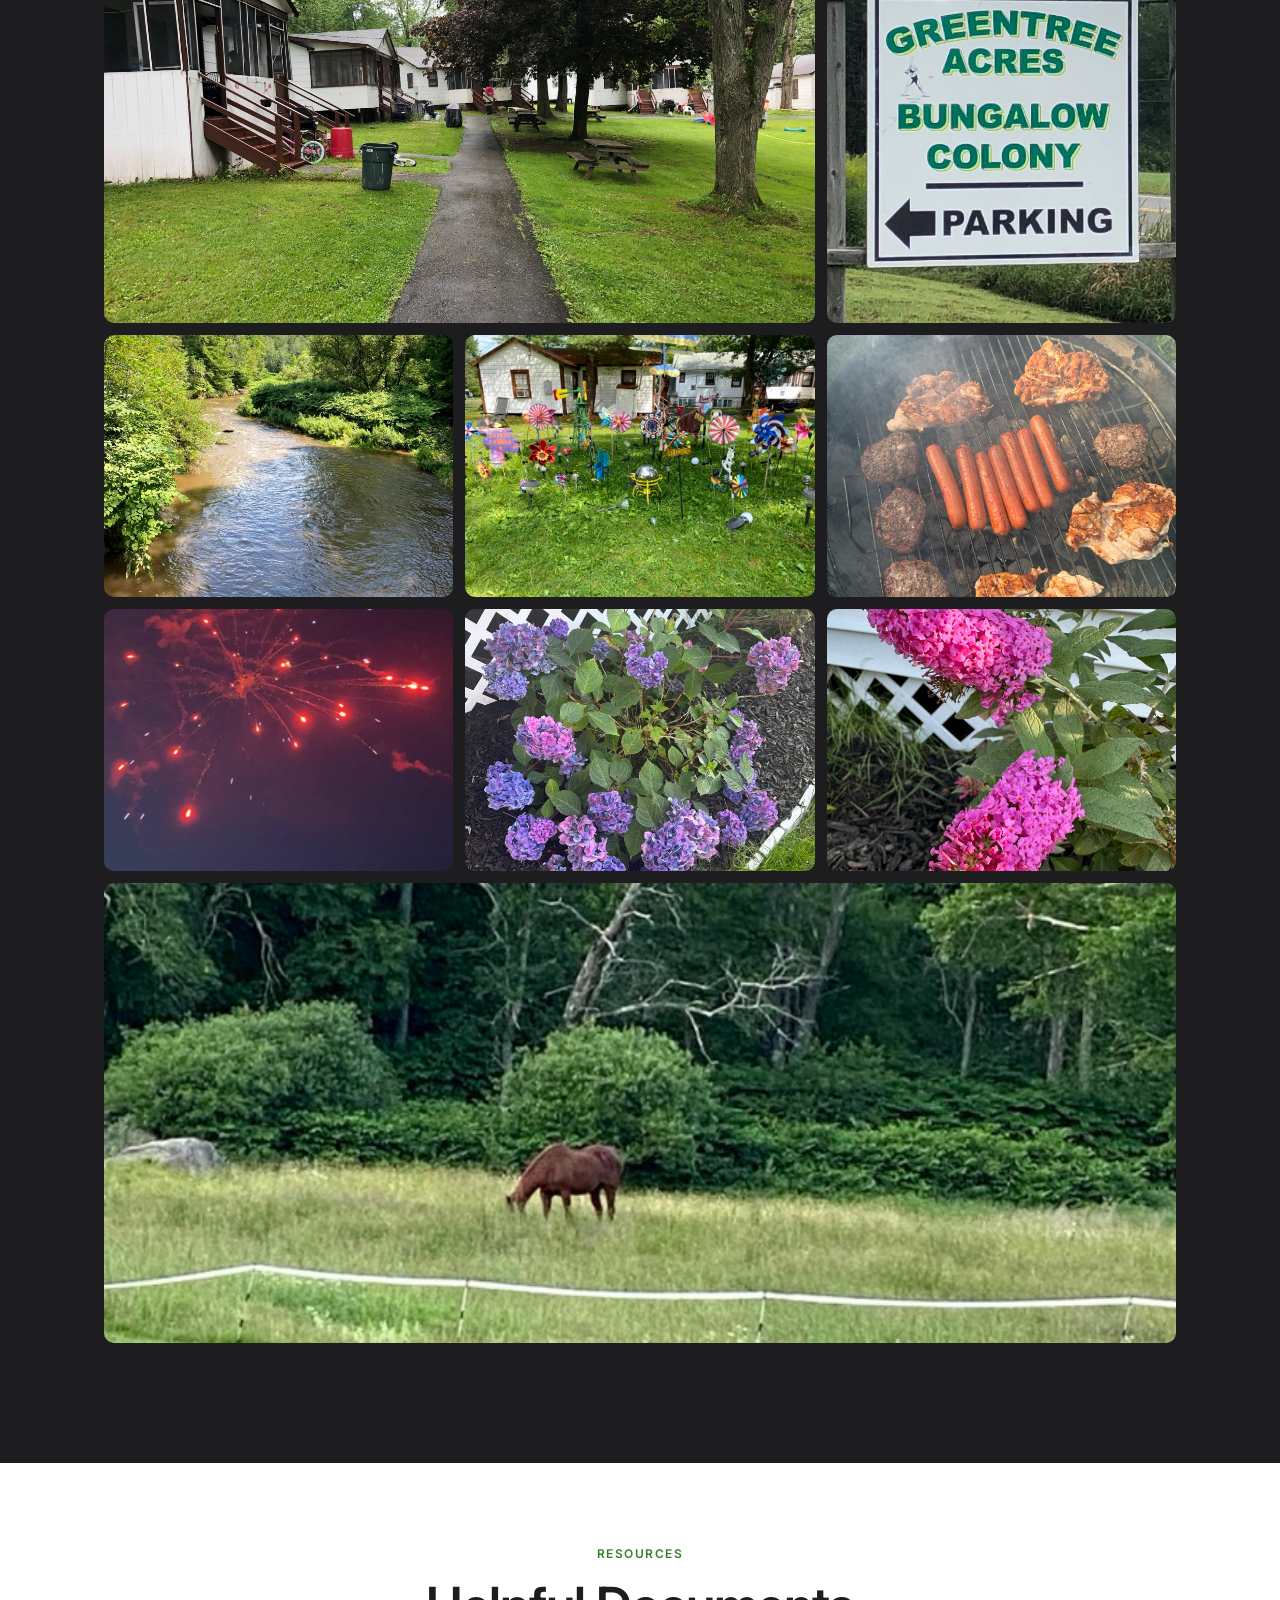
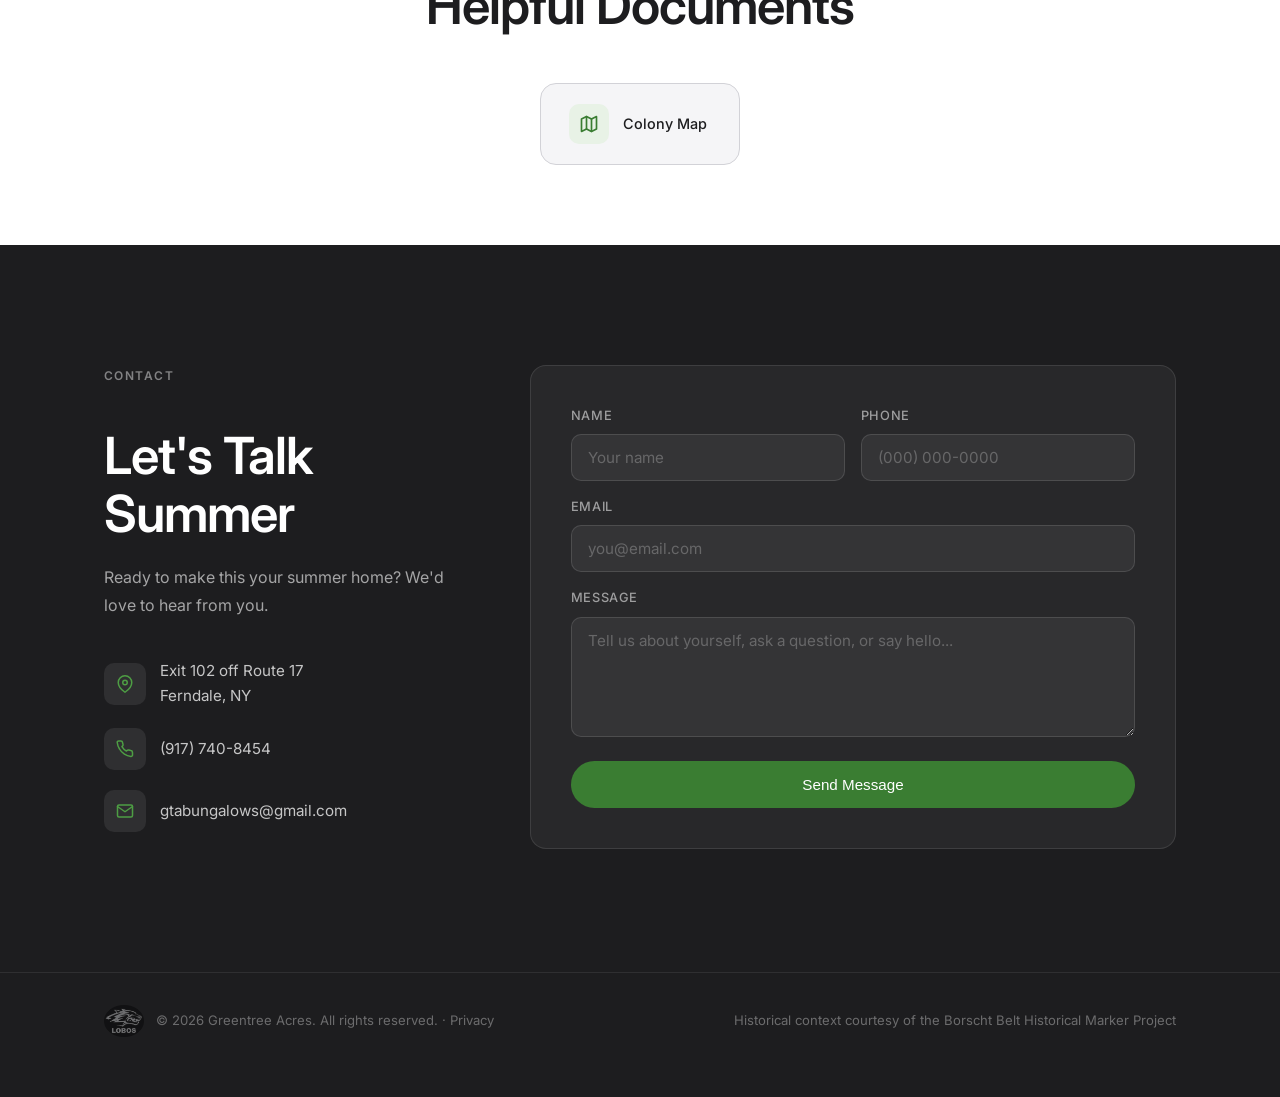
==== commit 3d586d8c: "Off-season cleanup: zmanim PDF, members-only Gazette, video, shop closed - Remove the GTA Summer Zma" ====
--- a/index.html
+++ b/index.html
@@ -325,19 +325,7 @@
 
       <div class="downloads-grid">
 
-        <a class="download-card reveal reveal-delay-1" href="pdf/GTA%20Summer%20Zmanim%202026.pdf" target="_blank" download>
-          <div class="download-icon">
-            <svg width="20" height="20" viewBox="0 0 24 24" fill="none" stroke="currentColor" stroke-width="2" stroke-linecap="round" stroke-linejoin="round">
-              <path d="M14 2H6a2 2 0 0 0-2 2v16a2 2 0 0 0 2 2h12a2 2 0 0 0 2-2V8z"/>
-              <polyline points="14 2 14 8 20 8"/>
-              <line x1="12" y1="18" x2="12" y2="12"/>
-              <line x1="9" y1="15" x2="15" y2="15"/>
-            </svg>
-          </div>
-          Zmanim
-        </a>
-
-        <a class="download-card reveal reveal-delay-2" href="pdf/Colony Map.pdf" target="_blank" download>
+        <a class="download-card reveal reveal-delay-1" href="pdf/Colony Map.pdf" target="_blank" download>
           <div class="download-icon">
             <svg width="20" height="20" viewBox="0 0 24 24" fill="none" stroke="currentColor" stroke-width="2" stroke-linecap="round" stroke-linejoin="round">
               <polygon points="3 6 9 3 15 6 21 3 21 18 15 21 9 18 3 21"/>
